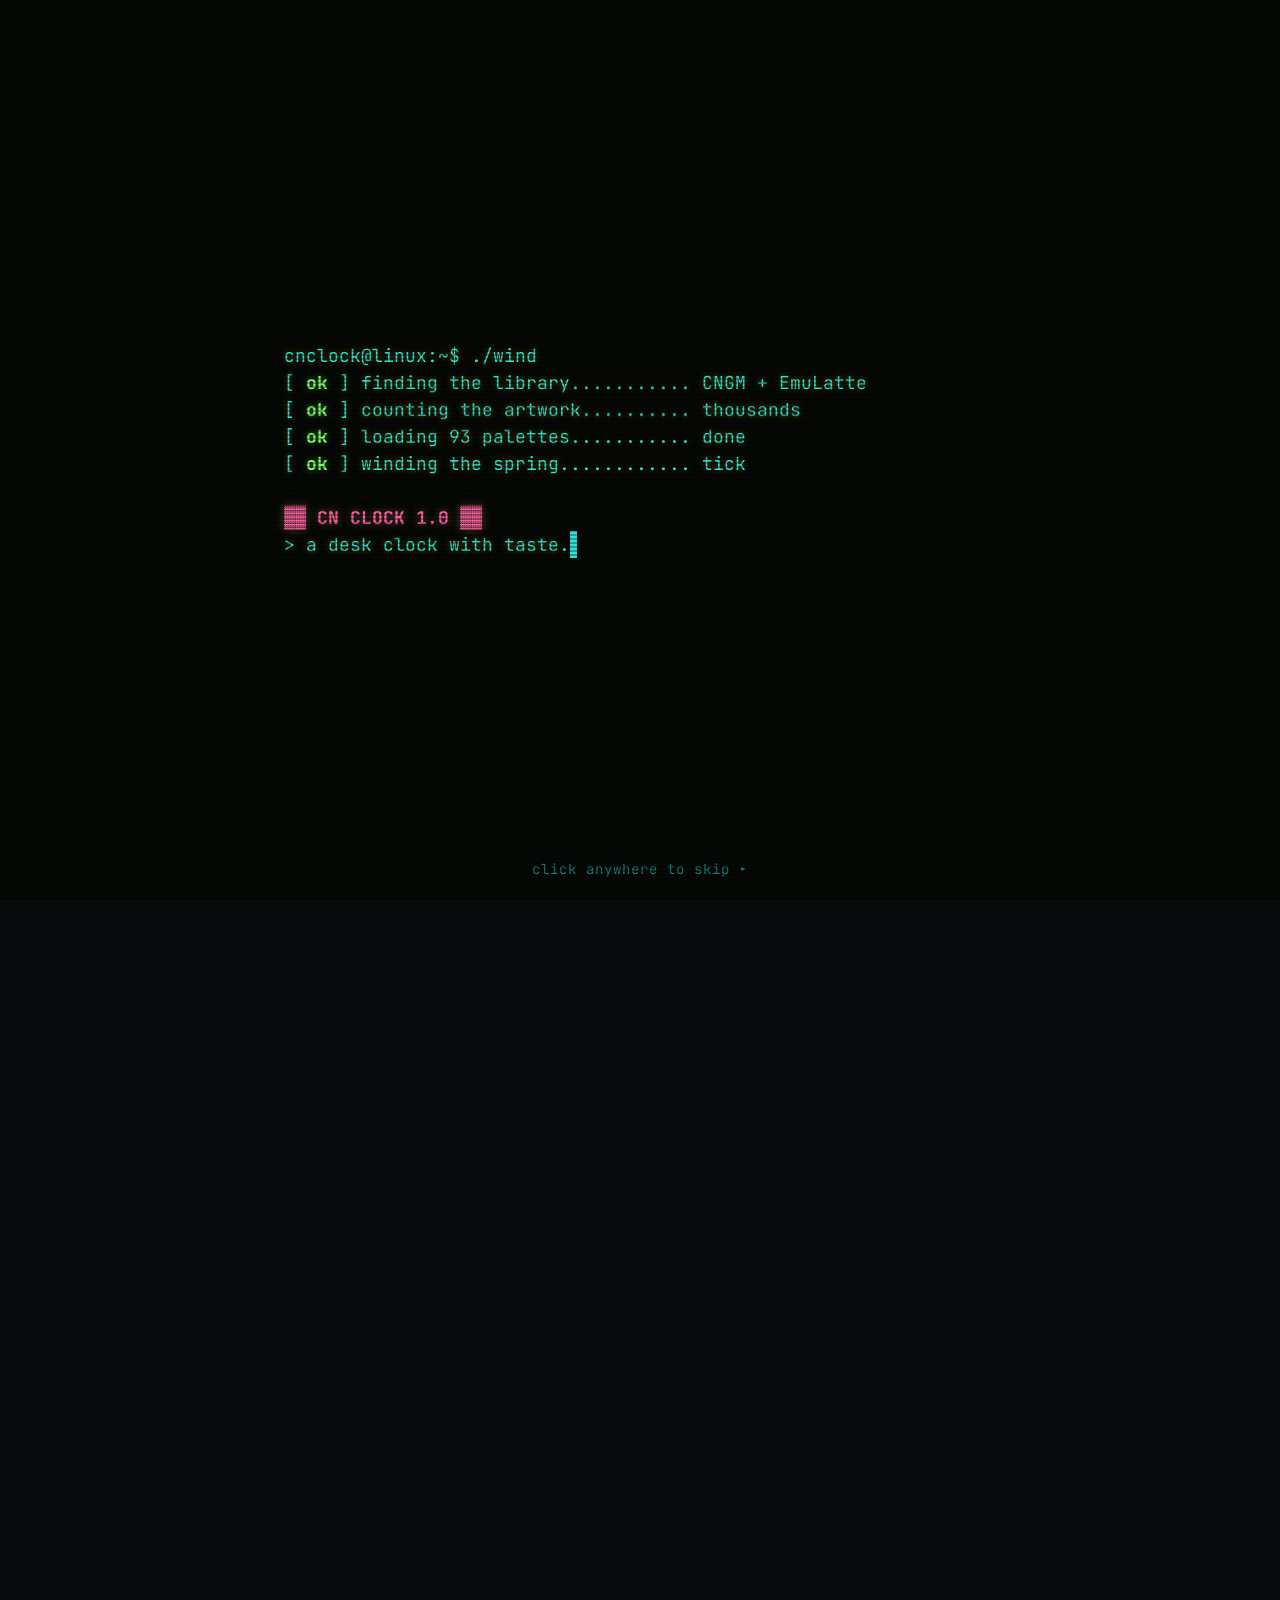
==== clock.html @ a8016331 "A favicon, and the 404 that a file at the root would not have fixed The browser's automatic request " ====
<!DOCTYPE html>
<html lang="en">
<head>
  <meta charset="UTF-8">
  <meta name="viewport" content="width=device-width, initial-scale=1.0">
  <title>CafeNeurotico Clock — a desk clock with taste</title>
  <meta name="description" content="CafeNeurotico Clock — a frameless desk clock for Linux that runs a slow slideshow of the game art your CNGM and EmuLatte libraries already store. Three faces, 93 palettes, click a game to open it. Local-only, no cloud.">
  <meta property="og:type" content="website">
  <meta property="og:site_name" content="Cafe Neurotico">
  <meta property="og:title" content="CafeNeurotico Clock — a desk clock with taste">
  <meta property="og:description" content="A frameless desk clock for Linux that wears your game library: Ken Burns slideshow, three faces, 93 palettes, click a game to open it. Local-only.">
  <meta property="og:image" content="https://fromchaoscomesclarity.github.io/CafeNeuroticoWebSite/assets/images/bg_01.jpg">
  <meta property="og:url" content="https://fromchaoscomesclarity.github.io/CafeNeuroticoWebSite/clock.html">
  <link rel="icon" href="assets/favicon.svg" type="image/svg+xml">
<link rel="alternate icon" href="assets/favicon-32.png" sizes="32x32">
<link rel="apple-touch-icon" href="assets/apple-touch-icon.png">
<link rel="preconnect" href="https://fonts.googleapis.com">
  <link rel="preconnect" href="https://fonts.gstatic.com" crossorigin>
  <link href="https://fonts.googleapis.com/css2?family=JetBrains+Mono:wght@400;500;700&display=swap" rel="stylesheet">
  <style>
    :root{
      --amber:#2fe0d6; --amber-dim:#177c77;
      --chalk:#dfe8e8; --chalk-dim:#7d9295;
      --board:#0e1113; --board2:#141819;
      --mono-stack:"JetBrains Mono",ui-monospace,"SF Mono",Menlo,Consolas,monospace; --crema:#ff5fa2; --kofi:#FF5E5B; --pix:#32BCAD;
    }
    *{box-sizing:border-box;margin:0;padding:0}
    html,body{height:100%}
    body{background:#08090a;color:var(--chalk);font-family:var(--mono-stack);overflow-x:hidden}
    a{color:inherit}

    /* ───────────── BOOT TERMINAL ───────────── */
    #boot{
      position:fixed;inset:0;z-index:100;background:#050805;
      display:flex;align-items:center;justify-content:center;
      font-family:var(--mono-stack);cursor:pointer;
      transition:opacity .7s ease, transform .7s ease;
    }
    #boot.done{opacity:0;transform:scale(1.04);pointer-events:none}
    #boot-inner{
      width:min(760px,92vw);color:var(--amber);
      font-size:clamp(13px,2.4vw,18px);line-height:1.5;
      text-shadow:0 0 6px rgba(255,176,0,.45);padding:24px;
      white-space:pre-wrap;
    }
    #boot-log .ok{color:#7CFC68;text-shadow:0 0 6px rgba(124,252,104,.45)}
    #boot-log .big{color:var(--crema);text-shadow:0 0 10px rgba(212,163,115,.5)}
    .cursor{display:inline-block;width:.6ch;background:var(--amber);
      animation:blink 1s steps(1) infinite;text-shadow:none}
    @keyframes blink{50%{opacity:0}}
    #boot-skip{position:absolute;bottom:22px;left:0;right:0;text-align:center;
      color:var(--amber-dim);font-size:14px;letter-spacing:1px;opacity:0;transition:opacity .5s}
    /* CRT scanlines + flicker */
    #boot::after{content:"";position:absolute;inset:0;pointer-events:none;
      background:repeating-linear-gradient(rgba(0,0,0,0) 0 2px, rgba(0,0,0,.28) 2px 4px);
      mix-blend-mode:multiply;animation:flick 5s infinite}
    @keyframes flick{0%,100%{opacity:1}48%{opacity:.92}50%{opacity:.97}}

    /* ───────────── CHALKBOARD ───────────── */
    #chalk{
      min-height:100%;opacity:0;transition:opacity .9s ease .15s;
      background:
        radial-gradient(120% 80% at 50% -10%, rgba(255,255,255,.05), transparent 60%),
        radial-gradient(80% 60% at 80% 110%, rgba(212,163,115,.06), transparent 60%),
        var(--board);
      position:relative;
    }
    #chalk.show{opacity:1}
    /* faint chalk-dust grain */
    #chalk::before{content:"";position:fixed;inset:0;pointer-events:none;opacity:.04;
      background-image:radial-gradient(circle at 20% 30%, #fff 0 1px, transparent 1px),
        radial-gradient(circle at 70% 60%, #fff 0 1px, transparent 1px),
        radial-gradient(circle at 40% 80%, #fff 0 1px, transparent 1px);
      background-size:140px 140px,200px 200px,170px 170px}
    .wrap{max-width:780px;margin:0 auto;padding:64px 24px 80px;text-align:center;position:relative;z-index:1}

    .kicker{font-family:var(--mono-stack);font-size:clamp(13px,5vw,20px);color:var(--chalk-dim);
      transform:rotate(-2deg);margin-bottom:6px}
    .wordmark{font-family:var(--mono-stack);font-weight:900;letter-spacing:.14em;
      font-size:clamp(15px,7vw,31px);line-height:1.05;text-transform:uppercase}
    .wordmark .dot{color:var(--crema)}
    .rule{width:min(380px,80%);height:0;border-top:2px dashed var(--chalk-dim);opacity:.5;margin:18px auto 8px}
    .sub{font-family:var(--mono-stack);font-size:clamp(13px,4vw,18px);color:var(--crema)}

    /* ── download ── */
    .download{margin:34px auto 6px}
    .btn-dl{display:inline-flex;align-items:center;gap:12px;font-family:var(--mono-stack);font-weight:900;
      letter-spacing:.08em;font-size:clamp(13px,2.4vw,18px);text-transform:uppercase;
      padding:16px 32px;border-radius:10px;border:2px solid var(--amber);color:#141414;
      background:var(--amber);text-decoration:none;transition:.18s;
      box-shadow:0 10px 30px rgba(255,176,0,.22)}
    .btn-dl:hover{transform:translateY(-2px);box-shadow:0 14px 36px rgba(255,176,0,.32)}
    .dl-meta{font-family:var(--mono-stack);font-size:19px;color:var(--amber-dim);margin-top:12px;letter-spacing:1px}
    .dl-meta b{color:var(--amber)}

    .menu{margin:42px auto 8px;max-width:520px;text-align:left}
    .item{display:flex;align-items:baseline;gap:14px;padding:13px 0;
      border-bottom:1px dashed rgba(244,239,230,.18)}
    .item .name{font-family:var(--mono-stack);font-weight:900;letter-spacing:.12em;font-size:15px;min-width:132px;text-transform:uppercase}
    .item .desc{font-family:var(--mono-stack);font-size:22px;color:var(--chalk-dim);line-height:1.1}
    .tagline{font-family:var(--mono-stack);font-size:clamp(13px,4.5vw,18px);color:var(--chalk);margin:36px 0 4px;transform:rotate(-1deg)}

    /* ── section headings ── */
    .sect{margin-top:56px;padding-top:32px;border-top:2px dashed rgba(244,239,230,.18)}
    .sect h4{font-family:var(--mono-stack);font-size:clamp(14px,5vw,18px);color:var(--crema);margin-bottom:4px}
    .sect .lead{color:var(--chalk-dim);font-size:14px;line-height:1.7;max-width:560px;margin:0 auto}

    /* ── feature board ── */
    .feats{margin:26px auto 0;max-width:600px;text-align:left}
    .feat{padding:15px 0;border-bottom:1px dashed rgba(244,239,230,.14)}
    .feat h5{font-family:var(--mono-stack);font-weight:900;letter-spacing:.09em;font-size:13.5px;
      text-transform:uppercase;color:var(--chalk);margin-bottom:5px}
    .feat p{font-family:var(--mono-stack);font-size:20px;line-height:1.35;color:var(--chalk-dim)}

    /* ── ecosystem cards ── */
    .eco{display:grid;grid-template-columns:repeat(auto-fit,minmax(240px,1fr));gap:16px;margin-top:26px;text-align:left}
    .eco-card{background:rgba(0,0,0,.22);border:1px solid rgba(244,239,230,.14);border-radius:12px;padding:20px}
    .eco-card .tag{display:inline-block;font-family:var(--mono-stack);font-size:15px;letter-spacing:1px;
      color:var(--amber);border:1px solid var(--amber-dim);border-radius:5px;padding:1px 9px;margin-bottom:10px}
    .eco-card h5{font-family:var(--mono-stack);font-weight:900;letter-spacing:.1em;font-size:15px;text-transform:uppercase;margin-bottom:4px}
    .eco-card .quip{font-family:var(--mono-stack);font-size:19px;color:var(--crema);margin-bottom:8px}
    .eco-card p{color:var(--chalk-dim);font-size:13.5px;line-height:1.65}
    .eco-card a{color:var(--crema);font-weight:700;text-decoration:none;font-size:13px;display:inline-block;margin-top:10px}
    .eco-card a:hover{text-decoration:underline}

    /* ── screenshot gallery ── */
    /* breaks out of the 780px column so the shots are readable */
    .shots{margin-top:24px;width:min(1120px,92vw);position:relative;left:50%;transform:translateX(-50%)}
    .shots-group{margin-top:22px}
    .shots-group > .glabel{font-family:var(--mono-stack);font-size:17px;letter-spacing:2px;
      color:var(--amber);text-transform:uppercase;text-align:left;margin-bottom:10px;
      border-bottom:1px dashed rgba(255,176,0,.25);padding-bottom:4px}
    .grid{display:grid;grid-template-columns:repeat(auto-fit,minmax(240px,1fr));gap:14px}
    /* a lone shot would otherwise stretch across the whole board */
    .grid.solo{max-width:540px}
    /* the wide faces (Ken Burns 900×560, Minimalist 400×160) get roomier tracks */
    .grid.wide{grid-template-columns:repeat(auto-fit,minmax(420px,1fr))}
    @media(max-width:480px){.grid.wide{grid-template-columns:1fr}}
    .shot{margin:0;cursor:zoom-in;text-align:left}
    .shot img{width:100%;height:auto;display:block;border-radius:9px;border:1px solid rgba(244,239,230,.16);
      background:var(--board2);box-shadow:0 8px 20px rgba(0,0,0,.42);transition:.2s}
    .shot:hover img{transform:translateY(-3px);border-color:var(--crema);
      box-shadow:0 14px 28px rgba(0,0,0,.55)}
    .shot figcaption{font-family:var(--mono-stack);font-size:18px;color:var(--chalk-dim);
      line-height:1.2;margin-top:7px}

    /* lightbox */
    #lb{position:fixed;inset:0;z-index:300;background:rgba(5,6,5,.985);
      display:flex;align-items:center;justify-content:center;flex-direction:column;padding:24px}
    #lb.hidden{display:none}
    #lb img{max-width:min(1500px,94vw);max-height:82vh;border-radius:10px;
      border:1px solid rgba(244,239,230,.2);box-shadow:0 20px 60px rgba(0,0,0,.7)}
    #lb-cap{font-family:var(--mono-stack);font-size:22px;color:var(--crema);margin-top:14px;text-align:center}
    #lb-count{font-family:var(--mono-stack);font-size:16px;color:var(--amber-dim);letter-spacing:2px;margin-top:2px}
    .lb-btn{position:absolute;background:rgba(0,0,0,.5);border:1px solid rgba(244,239,230,.25);
      color:var(--chalk);font-size:26px;line-height:1;width:46px;height:46px;border-radius:50%;
      cursor:pointer;transition:.18s;display:flex;align-items:center;justify-content:center}
    .lb-btn:hover{background:var(--crema);color:#141414;border-color:var(--crema)}
    #lb-prev{left:18px;top:50%;transform:translateY(-50%)}
    #lb-next{right:18px;top:50%;transform:translateY(-50%)}
    #lb-close{top:18px;right:18px;font-size:20px}

    /* support */
    .support{margin-top:56px;padding-top:32px;border-top:2px dashed rgba(244,239,230,.18)}
    .support h4{font-family:var(--mono-stack);font-size:30px;color:var(--crema);margin-bottom:6px}
    .support p{color:var(--chalk-dim);font-size:14px;line-height:1.7;max-width:520px;margin:0 auto 4px}
    .btns{display:flex;gap:14px;justify-content:center;flex-wrap:wrap;margin:22px 0 6px}
    .btn{font-family:var(--mono-stack);font-weight:700;font-size:14px;letter-spacing:.04em;
      padding:11px 20px;border-radius:8px;border:1.5px solid;background:transparent;cursor:pointer;
      text-decoration:none;transition:.18s;display:inline-flex;align-items:center;gap:9px}
    .btn:hover{transform:translateY(-2px)}
    .btn.kofi{border-color:var(--kofi);color:var(--kofi)}
    .btn.kofi:hover{background:rgba(255,94,91,.12)}
    .btn.pix{border-color:var(--pix);color:var(--pix)}
    .btn.pix:hover{background:rgba(50,188,173,.12)}
    .btn.gh{border-color:var(--chalk-dim);color:var(--chalk)}
    .btn.gh:hover{background:rgba(244,239,230,.08)}
    .banner{display:block;max-width:340px;width:80%;margin:8px auto 0;border-radius:10px;
      opacity:.92;transition:.2s;box-shadow:0 12px 28px rgba(0,0,0,.5)}
    .banner:hover{opacity:1;transform:scale(1.02)}
    .foot{margin-top:46px;color:var(--chalk-dim);font-size:13px;line-height:1.9}
    .foot a{color:var(--crema)}

    /* PIX modal */
    .modal{position:fixed;inset:0;z-index:200;background:rgba(0,0,0,.8);
      display:flex;align-items:center;justify-content:center;padding:20px}
    .modal.hidden{display:none}
    .modal-card{background:var(--board2);border:1px solid var(--pix);border-radius:14px;
      padding:28px;max-width:340px;text-align:center;position:relative}
    .modal-card h3{color:var(--pix);font-weight:900;letter-spacing:1px;font-family:var(--mono-stack)}
    .modal-card .x{position:absolute;top:12px;right:14px;background:none;border:none;color:var(--chalk-dim);font-size:20px;cursor:pointer}
    .modal-card img{width:230px;height:230px;border-radius:8px;margin:18px 0;border:2px solid var(--pix)}
    .pixkey{font-size:13px;color:var(--chalk-dim);word-break:break-all;user-select:all;margin-bottom:16px}
    #pix-msg{color:var(--pix);font-size:12px;font-weight:700;margin-top:10px;opacity:0;transition:opacity .3s}
    @media(max-width:520px){.item{flex-direction:column;gap:2px}.item .name{min-width:0}}
  </style>
</head>
<body>

  <!-- ░░░░░ FAUX BOOT TERMINAL ░░░░░ -->
  <div id="boot" title="click to skip">
    <div id="boot-inner"><span id="boot-log"></span><span class="cursor">&nbsp;</span></div>
    <div id="boot-skip">click anywhere to skip ▸</div>
  </div>

  <!-- ░░░░░ CHALKBOARD LANDING ░░░░░ -->
  <main id="chalk">
    <div class="wrap">
      <div class="kicker">on the desktop</div>
      <div class="wordmark">CN Clock<span class="dot">.</span></div>
      <div class="rule"></div>
      <div class="sub">the time, over your library</div>

      <div class="download">
        <a class="btn-dl" href="https://github.com/FromChaosComesClarity/CafeNeuroticoClock/releases/latest" target="_blank" rel="noopener">⬇ Download for Linux</a>
        <div class="dl-meta">version <b>1.0</b> · single AppImage · GPL-3.0</div>
      </div>

      <div class="menu">
        <div class="item"><span class="name">Minimalist</span><span class="desc">a small floating widget, out of the way</span></div>
        <div class="item"><span class="name">CREMA Splash</span><span class="desc">a frosted circle over blurred art</span></div>
        <div class="item"><span class="name">Ken Burns</span><span class="desc">your game art, panning behind the time</span></div>
      </div>

      <div class="tagline">“a desk clock with <u>taste</u>”</div>

      <!-- ░░ what's in the cup ░░ -->
      <div class="sect">
        <h4>what's in the cup</h4>
        <p class="lead">A clock that wears your game library. It reads the art the rest of the ecosystem already keeps on disk, runs it as a slow slideshow behind the time, and gets out of the way.</p>
        <div class="feats">
          <div class="feat">
            <h5>Three faces</h5>
            <p>Minimalist, a small dashed widget tinted by your palette. CREMA Splash, a frosted-glass circle framing the clock over blurred art. Ken Burns, game art filling the window with slow pan-and-zoom. Each freely resizable — the clock scales with it.</p>
          </div>
          <div class="feat">
            <h5>A slideshow built from art you already have</h5>
            <p>It scans the folders your <b>CNGM</b> and <b>EmuLatte</b> libraries already fill — heroes, covers, screenshots, or your own wallpapers. Nothing to import, nothing to configure. No library? It just shows the time.</p>
          </div>
          <div class="feat">
            <h5>Click a game to open it</h5>
            <p>The name under the art is a link. Click it and <b>Cafe Neurotico</b> or <b>EmuLatte</b> opens straight to that game's page — whichever one the artwork came from. If the app is already running, the click goes to the open window.</p>
          </div>
          <div class="feat">
            <h5>93 palettes, one picker</h5>
            <p>Full parity with Cafe Neurotico — ten families, from Linux-ricing classics to twenty retro operating systems that each bring their own era typeface. A card grid that previews every palette in its own colours, applied live.</p>
          </div>
          <div class="feat">
            <h5>Wear any font</h5>
            <p>Seven interface faces, each previewed in itself, restyling the whole clock. All bundled with the app — nothing is fetched when it launches.</p>
          </div>
          <div class="feat">
            <h5>Run as many as you like</h5>
            <p>Launch it again and again — every clock independent while it runs. A minimal one in a corner, a Ken Burns slideshow on the second monitor, a big CREMA splash on the third.</p>
          </div>
          <div class="feat">
            <h5>Frameless, always on top, out of the way</h5>
            <p>A borderless window that floats above the rest. Drag it anywhere, size it to taste, and add it to your application menu with one button.</p>
          </div>
          <div class="feat">
            <h5>Local-only. Yours.</h5>
            <p>It reads your libraries' art and databases on disk, read-only, and writes exactly one small settings file. No account, no telemetry, no network. Fonts bundled; nothing phones home.</p>
          </div>
        </div>
      </div>

      <!-- ░░ screenshots ░░ -->
      <div class="sect">
        <h4>a look inside</h4>
        <p class="lead">Click any shot to open it full size.</p>
        <div class="shots">

          <div class="shots-group">
            <div class="glabel">▸ The three faces</div>
            <div class="grid">
              <figure class="shot" data-full="assets/screens/clock-kenburns.webp">
                <img src="assets/screens/clock-kenburns-thumb.webp" loading="lazy" width="640" height="398" alt="Ken Burns mode: Cyberpunk 2077 key art filling the window, the time in large white numerals over it, and the game's name in a label at the bottom-left">
                <figcaption>your library, panning behind the time</figcaption>
              </figure>
              <figure class="shot" data-full="assets/screens/clock-crema.webp">
                <img src="assets/screens/clock-crema-thumb.webp" loading="lazy" width="640" height="640" alt="CREMA Splash mode: a large frosted-glass circle over blurred Disco Elysium art, framing the time, date and day">
                <figcaption>a frosted circle over blurred art</figcaption>
              </figure>
              <figure class="shot" data-full="assets/screens/clock-minimalist.webp">
                <img src="assets/screens/clock-minimalist-thumb.webp" loading="lazy" width="640" height="256" alt="Minimalist mode: a small dashed-border widget showing the time and date, floating semi-transparent over the desktop">
                <figcaption>a small widget that floats on the desktop</figcaption>
              </figure>
            </div>
          </div>

          <div class="shots-group">
            <div class="glabel">▸ Make it yours</div>
            <div class="grid">
              <figure class="shot" data-full="assets/screens/clock-themes.webp">
                <img src="assets/screens/clock-themes-thumb.webp" loading="lazy" width="640" height="823" alt="The colour-theme picker: a card grid of 93 palettes, each previewed in its own colours, with category filter chips across the top">
                <figcaption>ninety-three palettes, in their own colours</figcaption>
              </figure>
              <figure class="shot" data-full="assets/screens/clock-fonts.webp">
                <img src="assets/screens/clock-fonts-thumb.webp" loading="lazy" width="640" height="823" alt="The interface-font picker: a list of seven fonts, each rendered in its own typeface">
                <figcaption>seven fonts, each shown in itself</figcaption>
              </figure>
              <figure class="shot" data-full="assets/screens/clock-settings.webp">
                <img src="assets/screens/clock-settings-thumb.webp" loading="lazy" width="640" height="869" alt="The settings panel: visual theme, art slideshow, image source, colour theme and interface font, above an About section showing version 1.0.1">
                <figcaption>everything on one short panel</figcaption>
              </figure>
            </div>
          </div>

        </div>
      </div>

      <!-- ░░ the rest of the ecosystem ░░ -->
      <div class="sect">
        <h4>also on the menu</h4>
        <p class="lead">The clock is complete on its own — but it's happiest sitting next to the libraries it draws from.</p>
        <div class="eco">
          <div class="eco-card">
            <span class="tag">OPTIONAL</span>
            <h5>Cafe Neurotico</h5>
            <div class="quip">“more caffeine is more good”</div>
            <p>The game library suite the clock pulls most of its art from — Steam, GOG, Epic, Flatpak, itch.io and PICO-8 — in one Electron binary with three faces: the Manager, GRINDER and CREMA. Keep it beside the clock and the art appears on its own; click a game name and it opens here.</p>
            <a href="index.html">Get Cafe Neurotico ▸</a>
          </div>
          <div class="eco-card">
            <span class="tag">OPTIONAL</span>
            <h5>EmuLatte</h5>
            <div class="quip">“I use RetroArch BTW”</div>
            <p>The emulation side — a ROM library manager across 56 systems, with a gamepad-first Couch Mode for the TV. Its art feeds the same slideshow, and a click on a ROM's name opens EmuLatte straight to that game.</p>
            <a href="emulatte.html">Get EmuLatte ▸</a>
          </div>
        </div>
      </div>

      <!-- support -->
      <div class="support" id="support">
        <h4>tip the barista</h4>
        <p>If the clock earned a spot on your desk, consider chipping in — it keeps the pot warm.</p>
        <p style="color:var(--chalk)"><b>If you do, <a href="mailto:joserobertoazevedo@hey.com" style="color:var(--crema)">let me know</a> so I can thank you personally! :)</b></p>
        <div class="btns">
          <a href="https://ko-fi.com/cafeneurotico" target="_blank" rel="noopener" class="btn kofi">☕ Ko-fi (Intl)</a>
          <button class="btn pix" onclick="openPix()">🇧🇷 PIX — QR Code</button>
          <a href="https://github.com/FromChaosComesClarity/CafeNeuroticoClock" target="_blank" rel="noopener" class="btn gh">★ GitHub</a>
        </div>
        <a href="https://ko-fi.com/cafeneurotico" target="_blank" rel="noopener">
          </a>
      </div>

      <div class="foot">
        Built by J.R.A. · Contact: <a href="mailto:joserobertoazevedo@hey.com">joserobertoazevedo@hey.com</a><br>
        <a href="index.html">Cafe Neurotico</a> · <a href="emulatte.html">EmuLatte</a> · <a href="support.html">support page</a> · <a href="https://github.com/FromChaosComesClarity/CafeNeuroticoClock" target="_blank" rel="noopener">source on GitHub</a> · GPL-3.0-or-later
      </div>
    </div>
  </main>

  <!-- screenshot lightbox -->
  <div id="lb" class="hidden" role="dialog" aria-modal="true" aria-label="Screenshot viewer">
    <button class="lb-btn" id="lb-close" aria-label="Close">✕</button>
    <button class="lb-btn" id="lb-prev" aria-label="Previous">‹</button>
    <button class="lb-btn" id="lb-next" aria-label="Next">›</button>
    <img id="lb-img" src="" alt="">
    <div id="lb-cap"></div>
    <div id="lb-count"></div>
  </div>

  <!-- PIX modal -->
  <div id="pix-modal" class="modal hidden">
    <div class="modal-card">
      <button class="x" onclick="closePix()">✕</button>
      <h3>DONATE VIA PIX</h3>
      <img src="assets/images/pixqrcode.jpg" alt="PIX QR Code">
      <div class="pixkey">b734a9e2-e479-42f9-abd6-c88d1b8b880e</div>
      <button class="btn pix" style="width:100%;justify-content:center" onclick="copyPix()">COPY PIX KEY</button>
      <div id="pix-msg">Copied to clipboard!</div>
    </div>
  </div>

  <script>
    // ── Boot sequence ──
    const log = document.getElementById('boot-log');
    const boot = document.getElementById('boot');
    const chalk = document.getElementById('chalk');
    const skip = document.getElementById('boot-skip');
    const PROMPT = 'cnclock@linux';
    // [innerHTML, delayAfter(ms)]
    const LINES = [
      [PROMPT + ':~$ ./wind', 380],
      ['[ <b class="ok">ok</b> ] finding the library........... CNGM + EmuLatte', 260],
      ['[ <b class="ok">ok</b> ] counting the artwork.......... thousands',      260],
      ['[ <b class="ok">ok</b> ] loading 93 palettes........... done',           260],
      ['[ <b class="ok">ok</b> ] winding the spring............ tick',           420],
      ['', 120],
      ['<b class="big">▓▓ CN CLOCK 1.0 ▓▓</b>', 160],
      ['&gt; a desk clock with taste.', 700],
    ];
    let done = false;
    function enter(){
      if(done) return; done = true;
      // Own key, so this intro and the other pages' don't suppress each other.
      try{ sessionStorage.setItem('clk_booted','1'); }catch(e){}
      boot.classList.add('done');
      chalk.classList.add('show');
      setTimeout(()=>{ boot.style.display='none'; }, 800);
    }
    boot.addEventListener('click', enter);
    document.addEventListener('keydown', ()=>{ if(!done) enter(); });

    function typeLine(i){
      if(i >= LINES.length){ skip.style.opacity=0; setTimeout(()=>{ if(!done) enter(); }, 900); return; }
      log.innerHTML += (i ? '\n' : '') + LINES[i][0];
      setTimeout(()=>typeLine(i+1), LINES[i][1]);
    }

    // Returning visitors this session skip straight to the board.
    let alreadyBooted = false;
    try{ alreadyBooted = sessionStorage.getItem('clk_booted') === '1'; }catch(e){}
    if(alreadyBooted){ done=true; boot.style.display='none'; chalk.classList.add('show'); }
    else { setTimeout(()=>skip.style.opacity=1, 1200); typeLine(0); }

    // ── Screenshot lightbox ──
    const shots = Array.from(document.querySelectorAll('.shot'));
    const lb = document.getElementById('lb');
    const lbImg = document.getElementById('lb-img');
    const lbCap = document.getElementById('lb-cap');
    const lbCount = document.getElementById('lb-count');
    let lbIndex = 0;

    function showShot(i){
      lbIndex = (i + shots.length) % shots.length;
      const fig = shots[lbIndex];
      lbImg.src = fig.dataset.full;
      lbImg.alt = fig.querySelector('img').alt;
      lbCap.textContent = fig.querySelector('figcaption').textContent;
      lbCount.textContent = (lbIndex + 1) + ' / ' + shots.length;
    }
    function openLb(i){ showShot(i); lb.classList.remove('hidden'); }
    function closeLb(){ lb.classList.add('hidden'); lbImg.src = ''; }

    shots.forEach((fig, i) => fig.addEventListener('click', () => openLb(i)));
    document.getElementById('lb-close').addEventListener('click', closeLb);
    document.getElementById('lb-prev').addEventListener('click', e => { e.stopPropagation(); showShot(lbIndex - 1); });
    document.getElementById('lb-next').addEventListener('click', e => { e.stopPropagation(); showShot(lbIndex + 1); });
    lb.addEventListener('click', e => { if(e.target === lb || e.target === lbImg) closeLb(); });
    document.addEventListener('keydown', e => {
      if(lb.classList.contains('hidden')) return;
      if(e.key === 'Escape') closeLb();
      if(e.key === 'ArrowLeft') showShot(lbIndex - 1);
      if(e.key === 'ArrowRight') showShot(lbIndex + 1);
    });

    // ── PIX modal ──
    function openPix(){ document.getElementById('pix-modal').classList.remove('hidden'); }
    function closePix(){ document.getElementById('pix-modal').classList.add('hidden'); }
    function copyPix(){
      navigator.clipboard.writeText('b734a9e2-e479-42f9-abd6-c88d1b8b880e').then(()=>{
        const m=document.getElementById('pix-msg'); m.style.opacity=1; setTimeout(()=>m.style.opacity=0,2000);
      });
    }
    document.getElementById('pix-modal').addEventListener('click', e=>{ if(e.target.id==='pix-modal') closePix(); });
    document.addEventListener('keydown', e=>{ if(e.key==='Escape') closePix(); });
  </script>
</body>
</html>
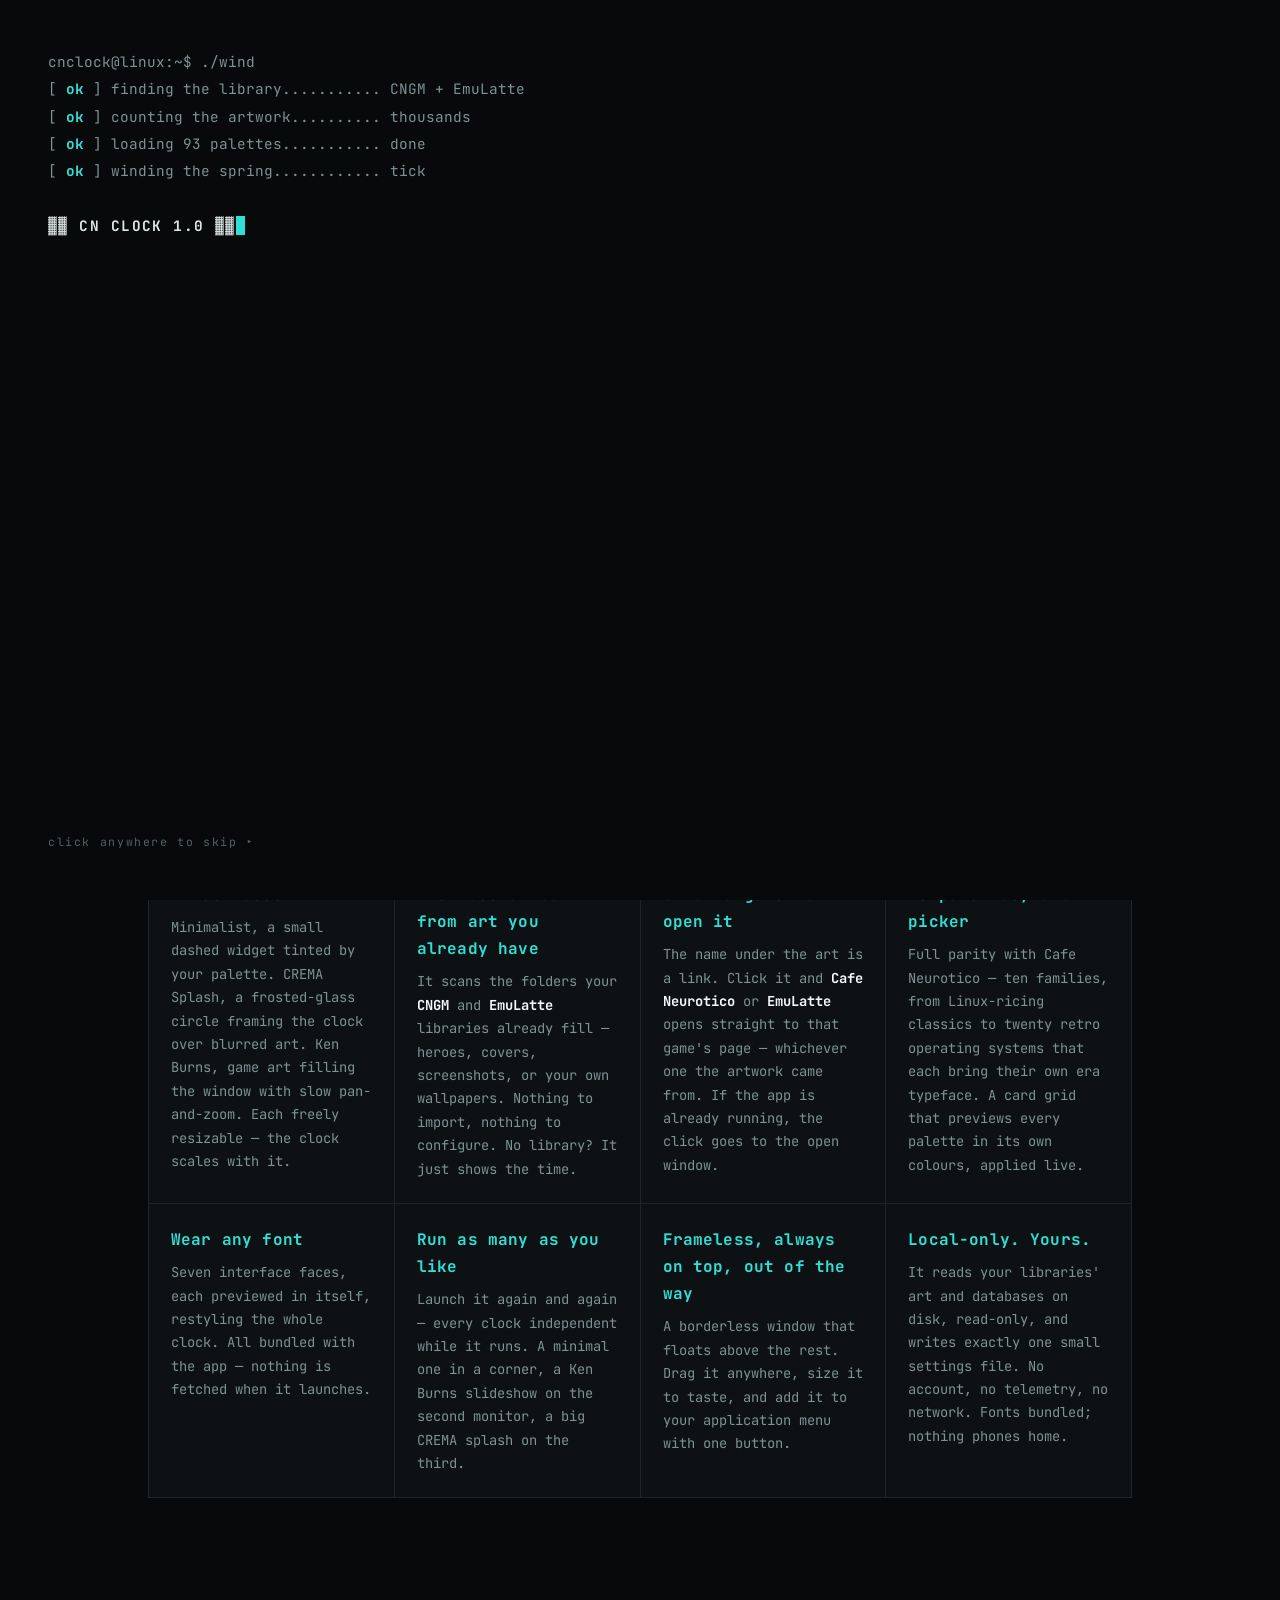
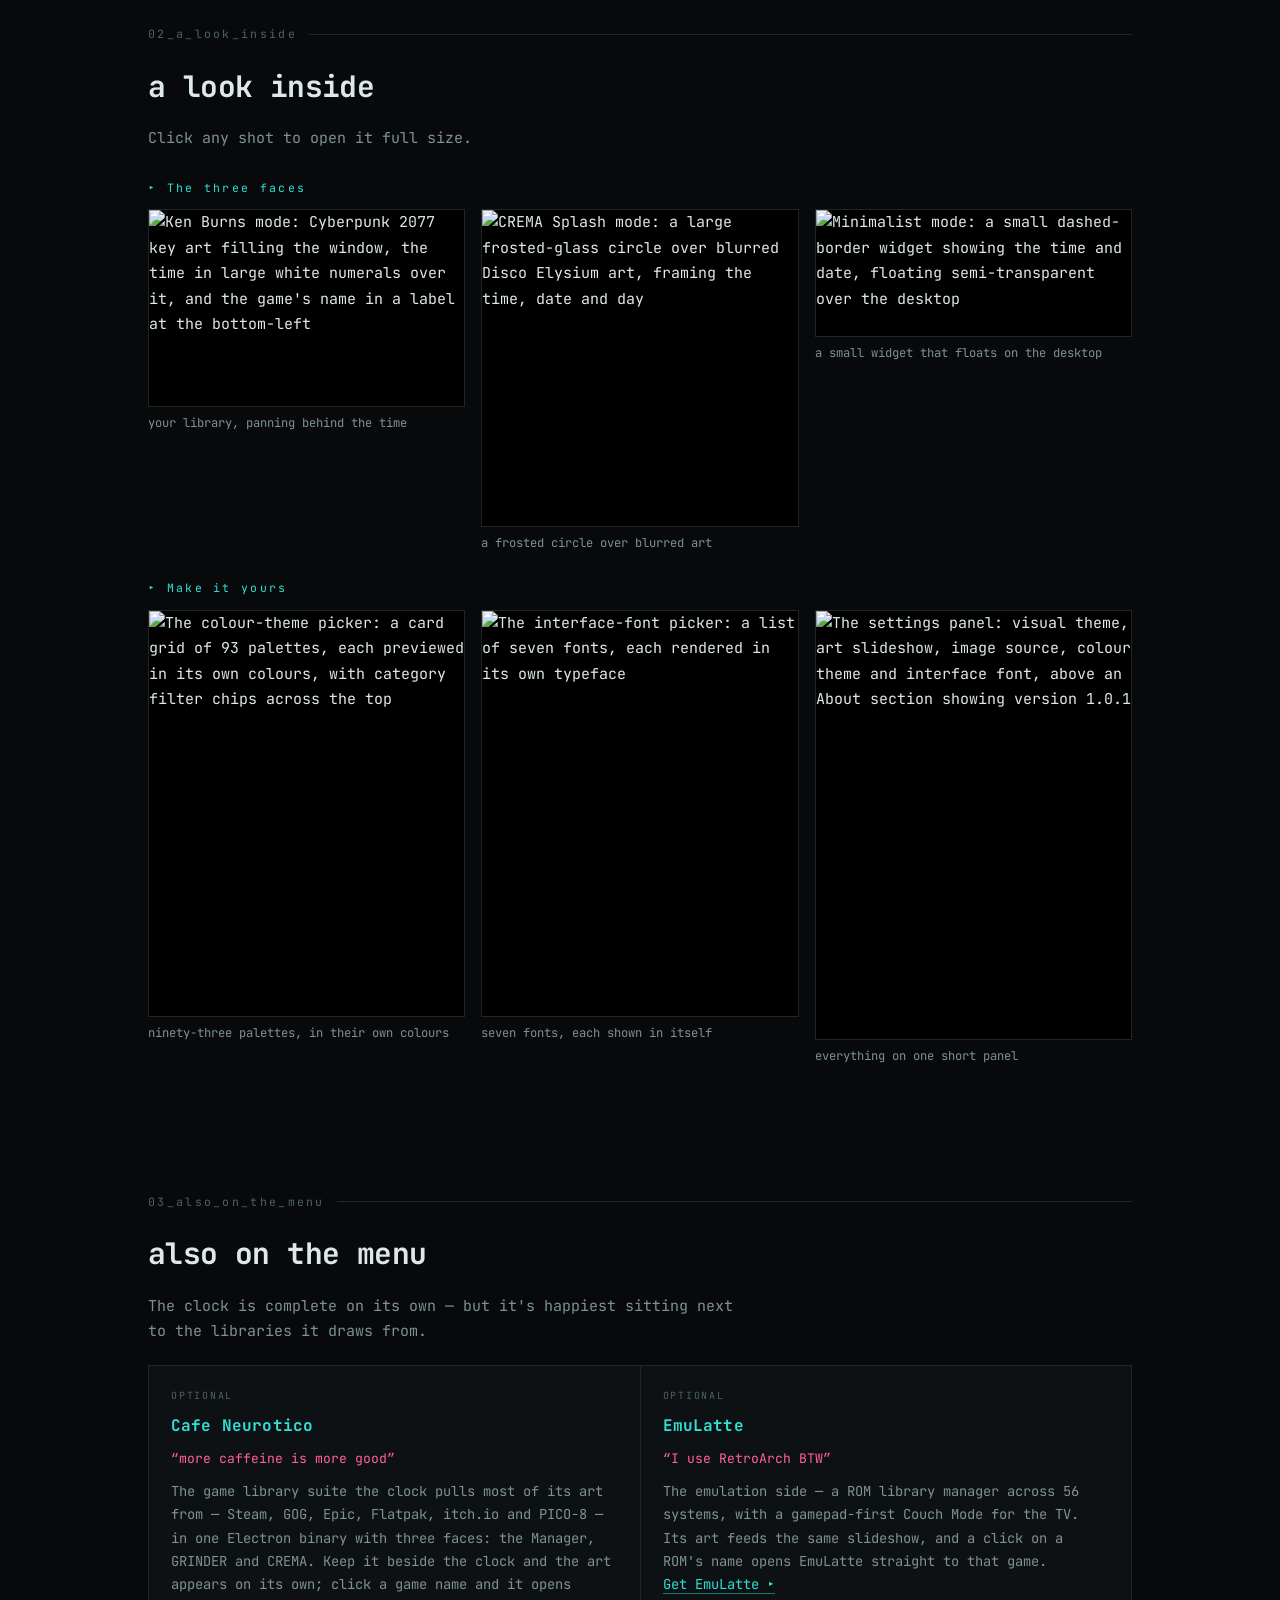
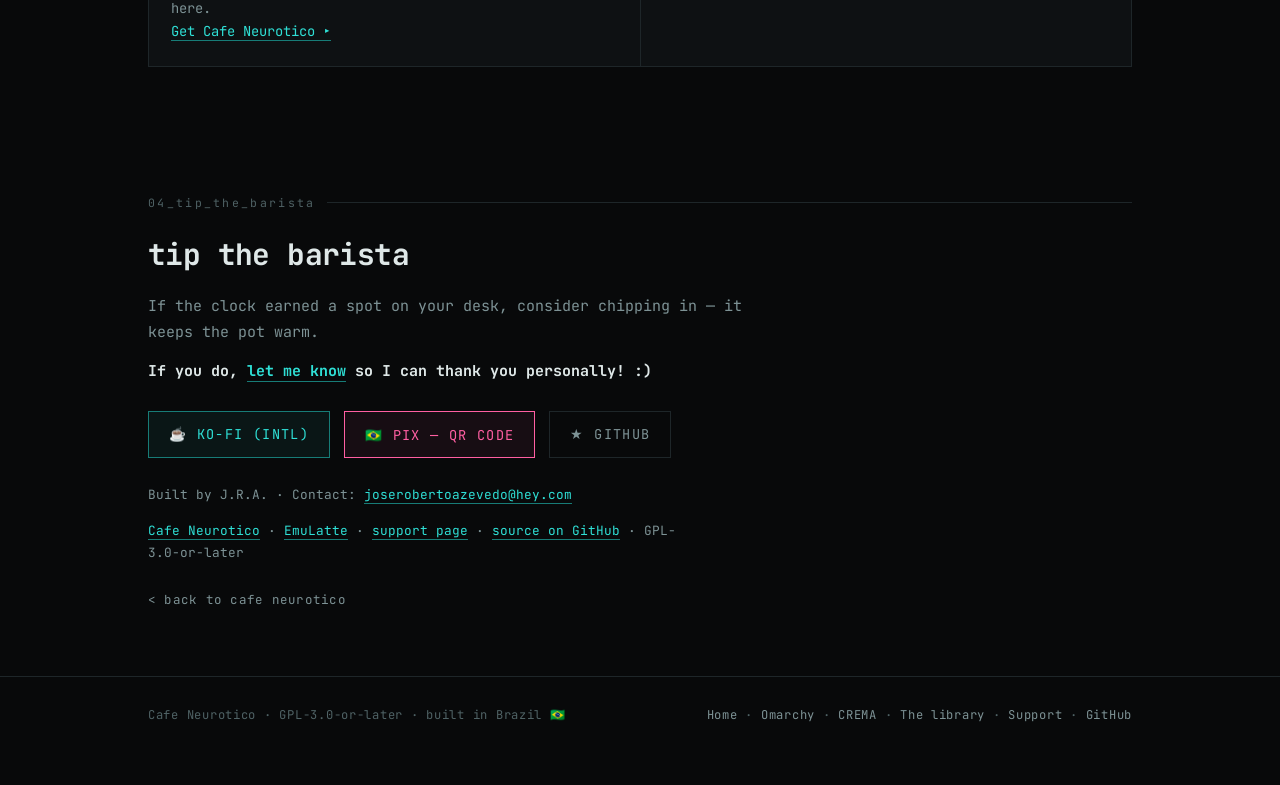
==== commit 0861da61: "The last six pages move onto the shared identity clock, emulatte, fixes, macos, ports and support we" ====
--- a/clock.html
+++ b/clock.html
@@ -1,462 +1,367 @@
 <!DOCTYPE html>
 <html lang="en">
 <head>
-  <meta charset="UTF-8">
-  <meta name="viewport" content="width=device-width, initial-scale=1.0">
-  <title>CafeNeurotico Clock — a desk clock with taste</title>
-  <meta name="description" content="CafeNeurotico Clock — a frameless desk clock for Linux that runs a slow slideshow of the game art your CNGM and EmuLatte libraries already store. Three faces, 93 palettes, click a game to open it. Local-only, no cloud.">
-  <meta property="og:type" content="website">
-  <meta property="og:site_name" content="Cafe Neurotico">
-  <meta property="og:title" content="CafeNeurotico Clock — a desk clock with taste">
-  <meta property="og:description" content="A frameless desk clock for Linux that wears your game library: Ken Burns slideshow, three faces, 93 palettes, click a game to open it. Local-only.">
-  <meta property="og:image" content="https://fromchaoscomesclarity.github.io/CafeNeuroticoWebSite/assets/images/bg_01.jpg">
-  <meta property="og:url" content="https://fromchaoscomesclarity.github.io/CafeNeuroticoWebSite/clock.html">
-  <link rel="icon" href="assets/favicon.svg" type="image/svg+xml">
+<meta charset="UTF-8">
+<meta name="viewport" content="width=device-width, initial-scale=1.0">
+<title>CafeNeurotico Clock — a desk clock with taste</title>
+<meta name="description" content="CafeNeurotico Clock — a frameless desk clock for Linux that runs a slow slideshow of the game art your CNGM and EmuLatte libraries already store. Three faces, 93 palettes, click a game to open it. Local-only, no cloud.">
+<meta property="og:type" content="website">
+<meta property="og:site_name" content="Cafe Neurotico">
+<meta property="og:title" content="CafeNeurotico Clock — a desk clock with taste">
+<meta property="og:description" content="A frameless desk clock for Linux that wears your game library: Ken Burns slideshow, three faces, 93 palettes, click a game to open it. Local-only.">
+<meta property="og:image" content="https://fromchaoscomesclarity.github.io/CafeNeuroticoWebSite/assets/images/bg_01.jpg">
+<meta property="og:url" content="https://fromchaoscomesclarity.github.io/CafeNeuroticoWebSite/clock.html">
+<link rel="icon" href="assets/favicon.svg" type="image/svg+xml">
 <link rel="alternate icon" href="assets/favicon-32.png" sizes="32x32">
 <link rel="apple-touch-icon" href="assets/apple-touch-icon.png">
 <link rel="preconnect" href="https://fonts.googleapis.com">
-  <link rel="preconnect" href="https://fonts.gstatic.com" crossorigin>
-  <link href="https://fonts.googleapis.com/css2?family=JetBrains+Mono:wght@400;500;700&display=swap" rel="stylesheet">
-  <style>
-    :root{
-      --amber:#2fe0d6; --amber-dim:#177c77;
-      --chalk:#dfe8e8; --chalk-dim:#7d9295;
-      --board:#0e1113; --board2:#141819;
-      --mono-stack:"JetBrains Mono",ui-monospace,"SF Mono",Menlo,Consolas,monospace; --crema:#ff5fa2; --kofi:#FF5E5B; --pix:#32BCAD;
-    }
-    *{box-sizing:border-box;margin:0;padding:0}
-    html,body{height:100%}
-    body{background:#08090a;color:var(--chalk);font-family:var(--mono-stack);overflow-x:hidden}
-    a{color:inherit}
-
-    /* ───────────── BOOT TERMINAL ───────────── */
-    #boot{
-      position:fixed;inset:0;z-index:100;background:#050805;
-      display:flex;align-items:center;justify-content:center;
-      font-family:var(--mono-stack);cursor:pointer;
-      transition:opacity .7s ease, transform .7s ease;
-    }
-    #boot.done{opacity:0;transform:scale(1.04);pointer-events:none}
-    #boot-inner{
-      width:min(760px,92vw);color:var(--amber);
-      font-size:clamp(13px,2.4vw,18px);line-height:1.5;
-      text-shadow:0 0 6px rgba(255,176,0,.45);padding:24px;
-      white-space:pre-wrap;
-    }
-    #boot-log .ok{color:#7CFC68;text-shadow:0 0 6px rgba(124,252,104,.45)}
-    #boot-log .big{color:var(--crema);text-shadow:0 0 10px rgba(212,163,115,.5)}
-    .cursor{display:inline-block;width:.6ch;background:var(--amber);
-      animation:blink 1s steps(1) infinite;text-shadow:none}
-    @keyframes blink{50%{opacity:0}}
-    #boot-skip{position:absolute;bottom:22px;left:0;right:0;text-align:center;
-      color:var(--amber-dim);font-size:14px;letter-spacing:1px;opacity:0;transition:opacity .5s}
-    /* CRT scanlines + flicker */
-    #boot::after{content:"";position:absolute;inset:0;pointer-events:none;
-      background:repeating-linear-gradient(rgba(0,0,0,0) 0 2px, rgba(0,0,0,.28) 2px 4px);
-      mix-blend-mode:multiply;animation:flick 5s infinite}
-    @keyframes flick{0%,100%{opacity:1}48%{opacity:.92}50%{opacity:.97}}
-
-    /* ───────────── CHALKBOARD ───────────── */
-    #chalk{
-      min-height:100%;opacity:0;transition:opacity .9s ease .15s;
-      background:
-        radial-gradient(120% 80% at 50% -10%, rgba(255,255,255,.05), transparent 60%),
-        radial-gradient(80% 60% at 80% 110%, rgba(212,163,115,.06), transparent 60%),
-        var(--board);
-      position:relative;
-    }
-    #chalk.show{opacity:1}
-    /* faint chalk-dust grain */
-    #chalk::before{content:"";position:fixed;inset:0;pointer-events:none;opacity:.04;
-      background-image:radial-gradient(circle at 20% 30%, #fff 0 1px, transparent 1px),
-        radial-gradient(circle at 70% 60%, #fff 0 1px, transparent 1px),
-        radial-gradient(circle at 40% 80%, #fff 0 1px, transparent 1px);
-      background-size:140px 140px,200px 200px,170px 170px}
-    .wrap{max-width:780px;margin:0 auto;padding:64px 24px 80px;text-align:center;position:relative;z-index:1}
-
-    .kicker{font-family:var(--mono-stack);font-size:clamp(13px,5vw,20px);color:var(--chalk-dim);
-      transform:rotate(-2deg);margin-bottom:6px}
-    .wordmark{font-family:var(--mono-stack);font-weight:900;letter-spacing:.14em;
-      font-size:clamp(15px,7vw,31px);line-height:1.05;text-transform:uppercase}
-    .wordmark .dot{color:var(--crema)}
-    .rule{width:min(380px,80%);height:0;border-top:2px dashed var(--chalk-dim);opacity:.5;margin:18px auto 8px}
-    .sub{font-family:var(--mono-stack);font-size:clamp(13px,4vw,18px);color:var(--crema)}
-
-    /* ── download ── */
-    .download{margin:34px auto 6px}
-    .btn-dl{display:inline-flex;align-items:center;gap:12px;font-family:var(--mono-stack);font-weight:900;
-      letter-spacing:.08em;font-size:clamp(13px,2.4vw,18px);text-transform:uppercase;
-      padding:16px 32px;border-radius:10px;border:2px solid var(--amber);color:#141414;
-      background:var(--amber);text-decoration:none;transition:.18s;
-      box-shadow:0 10px 30px rgba(255,176,0,.22)}
-    .btn-dl:hover{transform:translateY(-2px);box-shadow:0 14px 36px rgba(255,176,0,.32)}
-    .dl-meta{font-family:var(--mono-stack);font-size:19px;color:var(--amber-dim);margin-top:12px;letter-spacing:1px}
-    .dl-meta b{color:var(--amber)}
-
-    .menu{margin:42px auto 8px;max-width:520px;text-align:left}
-    .item{display:flex;align-items:baseline;gap:14px;padding:13px 0;
-      border-bottom:1px dashed rgba(244,239,230,.18)}
-    .item .name{font-family:var(--mono-stack);font-weight:900;letter-spacing:.12em;font-size:15px;min-width:132px;text-transform:uppercase}
-    .item .desc{font-family:var(--mono-stack);font-size:22px;color:var(--chalk-dim);line-height:1.1}
-    .tagline{font-family:var(--mono-stack);font-size:clamp(13px,4.5vw,18px);color:var(--chalk);margin:36px 0 4px;transform:rotate(-1deg)}
-
-    /* ── section headings ── */
-    .sect{margin-top:56px;padding-top:32px;border-top:2px dashed rgba(244,239,230,.18)}
-    .sect h4{font-family:var(--mono-stack);font-size:clamp(14px,5vw,18px);color:var(--crema);margin-bottom:4px}
-    .sect .lead{color:var(--chalk-dim);font-size:14px;line-height:1.7;max-width:560px;margin:0 auto}
-
-    /* ── feature board ── */
-    .feats{margin:26px auto 0;max-width:600px;text-align:left}
-    .feat{padding:15px 0;border-bottom:1px dashed rgba(244,239,230,.14)}
-    .feat h5{font-family:var(--mono-stack);font-weight:900;letter-spacing:.09em;font-size:13.5px;
-      text-transform:uppercase;color:var(--chalk);margin-bottom:5px}
-    .feat p{font-family:var(--mono-stack);font-size:20px;line-height:1.35;color:var(--chalk-dim)}
-
-    /* ── ecosystem cards ── */
-    .eco{display:grid;grid-template-columns:repeat(auto-fit,minmax(240px,1fr));gap:16px;margin-top:26px;text-align:left}
-    .eco-card{background:rgba(0,0,0,.22);border:1px solid rgba(244,239,230,.14);border-radius:12px;padding:20px}
-    .eco-card .tag{display:inline-block;font-family:var(--mono-stack);font-size:15px;letter-spacing:1px;
-      color:var(--amber);border:1px solid var(--amber-dim);border-radius:5px;padding:1px 9px;margin-bottom:10px}
-    .eco-card h5{font-family:var(--mono-stack);font-weight:900;letter-spacing:.1em;font-size:15px;text-transform:uppercase;margin-bottom:4px}
-    .eco-card .quip{font-family:var(--mono-stack);font-size:19px;color:var(--crema);margin-bottom:8px}
-    .eco-card p{color:var(--chalk-dim);font-size:13.5px;line-height:1.65}
-    .eco-card a{color:var(--crema);font-weight:700;text-decoration:none;font-size:13px;display:inline-block;margin-top:10px}
-    .eco-card a:hover{text-decoration:underline}
-
-    /* ── screenshot gallery ── */
-    /* breaks out of the 780px column so the shots are readable */
-    .shots{margin-top:24px;width:min(1120px,92vw);position:relative;left:50%;transform:translateX(-50%)}
-    .shots-group{margin-top:22px}
-    .shots-group > .glabel{font-family:var(--mono-stack);font-size:17px;letter-spacing:2px;
-      color:var(--amber);text-transform:uppercase;text-align:left;margin-bottom:10px;
-      border-bottom:1px dashed rgba(255,176,0,.25);padding-bottom:4px}
-    .grid{display:grid;grid-template-columns:repeat(auto-fit,minmax(240px,1fr));gap:14px}
-    /* a lone shot would otherwise stretch across the whole board */
-    .grid.solo{max-width:540px}
-    /* the wide faces (Ken Burns 900×560, Minimalist 400×160) get roomier tracks */
-    .grid.wide{grid-template-columns:repeat(auto-fit,minmax(420px,1fr))}
-    @media(max-width:480px){.grid.wide{grid-template-columns:1fr}}
-    .shot{margin:0;cursor:zoom-in;text-align:left}
-    .shot img{width:100%;height:auto;display:block;border-radius:9px;border:1px solid rgba(244,239,230,.16);
-      background:var(--board2);box-shadow:0 8px 20px rgba(0,0,0,.42);transition:.2s}
-    .shot:hover img{transform:translateY(-3px);border-color:var(--crema);
-      box-shadow:0 14px 28px rgba(0,0,0,.55)}
-    .shot figcaption{font-family:var(--mono-stack);font-size:18px;color:var(--chalk-dim);
-      line-height:1.2;margin-top:7px}
-
-    /* lightbox */
-    #lb{position:fixed;inset:0;z-index:300;background:rgba(5,6,5,.985);
-      display:flex;align-items:center;justify-content:center;flex-direction:column;padding:24px}
-    #lb.hidden{display:none}
-    #lb img{max-width:min(1500px,94vw);max-height:82vh;border-radius:10px;
-      border:1px solid rgba(244,239,230,.2);box-shadow:0 20px 60px rgba(0,0,0,.7)}
-    #lb-cap{font-family:var(--mono-stack);font-size:22px;color:var(--crema);margin-top:14px;text-align:center}
-    #lb-count{font-family:var(--mono-stack);font-size:16px;color:var(--amber-dim);letter-spacing:2px;margin-top:2px}
-    .lb-btn{position:absolute;background:rgba(0,0,0,.5);border:1px solid rgba(244,239,230,.25);
-      color:var(--chalk);font-size:26px;line-height:1;width:46px;height:46px;border-radius:50%;
-      cursor:pointer;transition:.18s;display:flex;align-items:center;justify-content:center}
-    .lb-btn:hover{background:var(--crema);color:#141414;border-color:var(--crema)}
-    #lb-prev{left:18px;top:50%;transform:translateY(-50%)}
-    #lb-next{right:18px;top:50%;transform:translateY(-50%)}
-    #lb-close{top:18px;right:18px;font-size:20px}
-
-    /* support */
-    .support{margin-top:56px;padding-top:32px;border-top:2px dashed rgba(244,239,230,.18)}
-    .support h4{font-family:var(--mono-stack);font-size:30px;color:var(--crema);margin-bottom:6px}
-    .support p{color:var(--chalk-dim);font-size:14px;line-height:1.7;max-width:520px;margin:0 auto 4px}
-    .btns{display:flex;gap:14px;justify-content:center;flex-wrap:wrap;margin:22px 0 6px}
-    .btn{font-family:var(--mono-stack);font-weight:700;font-size:14px;letter-spacing:.04em;
-      padding:11px 20px;border-radius:8px;border:1.5px solid;background:transparent;cursor:pointer;
-      text-decoration:none;transition:.18s;display:inline-flex;align-items:center;gap:9px}
-    .btn:hover{transform:translateY(-2px)}
-    .btn.kofi{border-color:var(--kofi);color:var(--kofi)}
-    .btn.kofi:hover{background:rgba(255,94,91,.12)}
-    .btn.pix{border-color:var(--pix);color:var(--pix)}
-    .btn.pix:hover{background:rgba(50,188,173,.12)}
-    .btn.gh{border-color:var(--chalk-dim);color:var(--chalk)}
-    .btn.gh:hover{background:rgba(244,239,230,.08)}
-    .banner{display:block;max-width:340px;width:80%;margin:8px auto 0;border-radius:10px;
-      opacity:.92;transition:.2s;box-shadow:0 12px 28px rgba(0,0,0,.5)}
-    .banner:hover{opacity:1;transform:scale(1.02)}
-    .foot{margin-top:46px;color:var(--chalk-dim);font-size:13px;line-height:1.9}
-    .foot a{color:var(--crema)}
-
-    /* PIX modal */
-    .modal{position:fixed;inset:0;z-index:200;background:rgba(0,0,0,.8);
-      display:flex;align-items:center;justify-content:center;padding:20px}
-    .modal.hidden{display:none}
-    .modal-card{background:var(--board2);border:1px solid var(--pix);border-radius:14px;
-      padding:28px;max-width:340px;text-align:center;position:relative}
-    .modal-card h3{color:var(--pix);font-weight:900;letter-spacing:1px;font-family:var(--mono-stack)}
-    .modal-card .x{position:absolute;top:12px;right:14px;background:none;border:none;color:var(--chalk-dim);font-size:20px;cursor:pointer}
-    .modal-card img{width:230px;height:230px;border-radius:8px;margin:18px 0;border:2px solid var(--pix)}
-    .pixkey{font-size:13px;color:var(--chalk-dim);word-break:break-all;user-select:all;margin-bottom:16px}
-    #pix-msg{color:var(--pix);font-size:12px;font-weight:700;margin-top:10px;opacity:0;transition:opacity .3s}
-    @media(max-width:520px){.item{flex-direction:column;gap:2px}.item .name{min-width:0}}
-  </style>
+<link rel="preconnect" href="https://fonts.gstatic.com" crossorigin>
+<link href="https://fonts.googleapis.com/css2?family=JetBrains+Mono:wght@400;500;700&display=swap" rel="stylesheet">
+<link rel="stylesheet" href="assets/site.css">
+<style>
+.hero{padding:clamp(40px,7vh,84px) 0 clamp(10px,2vh,24px)}
+.btns{display:flex;gap:14px;flex-wrap:wrap;margin:26px 0 0}
+button.btn{cursor:pointer}
+.btn.pix{border-color:var(--magenta);color:var(--magenta);background:rgba(255,95,162,.06)}
+.btn.pix:hover{background:rgba(255,95,162,.14)}
+.dl-meta{font-size:.76rem;color:var(--dim);margin-top:10px;letter-spacing:.06em}
+.tagline{color:var(--muted);margin-top:28px;font-size:.9rem}
+
+/* the boot intro */
+#boot{position:fixed;inset:0;z-index:400;background:var(--ground);padding:clamp(16px,4vw,48px);
+  cursor:pointer;overflow:hidden}
+#boot.done{opacity:0;transition:opacity .5s ease;pointer-events:none}
+#boot-inner{white-space:pre-wrap;color:var(--muted);font-size:clamp(.72rem,2.1vw,.9rem);line-height:1.9}
+#boot-log strong.ok{color:var(--cyan);font-weight:700}
+#boot-log strong.big{color:var(--ink);letter-spacing:.1em}
+.cursor{background:var(--cyan);animation:blink 1s steps(1) infinite}
+@keyframes blink{50%{opacity:0}}
+#boot-skip{position:absolute;bottom:clamp(16px,4vw,48px);left:clamp(16px,4vw,48px);
+  color:var(--dim);font-size:.72rem;letter-spacing:.14em;opacity:0;transition:opacity .4s}
+#boot-lines{display:none}
+body.booting{overflow:hidden}
+
+/* the three faces */
+.faces{margin-top:26px;border-top:1px solid var(--line)}
+.face{display:flex;gap:18px;padding:13px 2px;border-bottom:1px solid var(--line);
+  align-items:baseline;flex-wrap:wrap}
+.face .name{color:var(--ink);font-weight:700;min-width:10rem}
+.face .desc{color:var(--muted);font-size:.86rem;flex:1;min-width:0}
+
+/* screenshots */
+.shots-group{margin-top:26px}
+.glabel{font-size:.72rem;letter-spacing:.2em;color:var(--cyan);margin-bottom:12px}
+.shotgrid{display:grid;grid-template-columns:repeat(auto-fill,minmax(260px,1fr));gap:16px}
+.shot{margin:0;cursor:zoom-in}
+.shot img{display:block;width:100%;height:auto;border:1px solid var(--line);background:#000}
+.shot:hover img,.shot:focus-visible img{border-color:var(--cyan-dim)}
+.shot figcaption{font-size:.76rem;color:var(--muted);margin-top:8px;line-height:1.45}
+
+/* ecosystem */
+.quip{color:var(--magenta);font-size:.82rem;margin:2px 0 10px}
+.cell .tag{font-size:.62rem;letter-spacing:.18em;color:var(--dim);display:block;margin-bottom:8px}
+
+/* lightbox */
+#lb{position:fixed;inset:0;z-index:300;background:rgba(4,5,6,.97);display:flex;
+  align-items:center;justify-content:center;flex-direction:column;padding:clamp(12px,3vw,28px)}
+#lb[hidden]{display:none}
+/* ⚠️ width/height auto, or max-width and max-height each squash one axis independently. */
+#lb img{max-width:min(1500px,92vw);max-height:78vh;width:auto;height:auto;object-fit:contain;
+  border:1px solid var(--line);background:#000}
+#lb-cap{color:var(--ink);font-size:.86rem;margin-top:14px;text-align:center;max-width:70ch}
+#lb-count{color:var(--dim);font-size:.72rem;letter-spacing:.18em;margin-top:6px}
+.lb-btn{position:absolute;background:rgba(8,9,10,.7);border:1px solid var(--line);color:var(--ink);
+  font-family:var(--mono);font-size:1.2rem;width:44px;height:44px;cursor:pointer;
+  display:flex;align-items:center;justify-content:center;padding:0}
+.lb-btn:hover{border-color:var(--cyan);color:var(--cyan)}
+#lb-prev{left:clamp(8px,2vw,22px);top:50%;transform:translateY(-50%)}
+#lb-next{right:clamp(8px,2vw,22px);top:50%;transform:translateY(-50%)}
+#lb-close{top:clamp(8px,2vw,22px);right:clamp(8px,2vw,22px);font-size:.95rem}
+
+/* PIX modal */
+.modal{position:fixed;inset:0;z-index:320;background:rgba(4,5,6,.9);
+  display:flex;align-items:center;justify-content:center;padding:20px}
+.modal[hidden]{display:none}
+.modal-card{background:var(--surface);border:1px solid var(--magenta);padding:26px;
+  max-width:360px;width:100%;text-align:center;position:relative}
+.modal-card h3{color:var(--magenta);font-size:.78rem;letter-spacing:.2em;margin:0}
+.modal-card .x{position:absolute;top:10px;right:12px;background:none;border:0;color:var(--muted);
+  cursor:pointer;font-family:var(--mono);padding:4px 6px}
+.modal-card img{width:100%;max-width:230px;margin:18px auto;display:block;border:1px solid var(--line)}
+.pixkey{font-size:.76rem;color:var(--muted);word-break:break-all;user-select:all;margin-bottom:16px}
+#pix-msg{color:var(--magenta);font-size:.72rem;letter-spacing:.1em;margin-top:10px;opacity:0;transition:opacity .3s}
+@media(max-width:560px){.face{gap:2px}.face .name{min-width:0}}
+</style>
 </head>
-<body>
-
-  <!-- ░░░░░ FAUX BOOT TERMINAL ░░░░░ -->
-  <div id="boot" title="click to skip">
-    <div id="boot-inner"><span id="boot-log"></span><span class="cursor">&nbsp;</span></div>
-    <div id="boot-skip">click anywhere to skip ▸</div>
+<body class="booting">
+
+<div id="boot" title="click to skip">
+  <div id="boot-inner"><span id="boot-log"></span><span class="cursor">&nbsp;</span></div>
+  <div id="boot-skip">click anywhere to skip ▸</div>
+  <!-- The boot lines live here, not in the script, so copy-extract.py can reach them. -->
+  <ol id="boot-lines">
+    <li data-delay="380">cnclock@linux:~$ ./wind</li>
+    <li data-delay="260">[ <strong class="ok">ok</strong> ] finding the library........... CNGM + EmuLatte</li>
+    <li data-delay="260">[ <strong class="ok">ok</strong> ] counting the artwork.......... thousands</li>
+    <li data-delay="260">[ <strong class="ok">ok</strong> ] loading 93 palettes........... done</li>
+    <li data-delay="420">[ <strong class="ok">ok</strong> ] winding the spring............ tick</li>
+    <li data-delay="120"></li>
+    <li data-delay="160"><strong class="big">▓▓ CN CLOCK 1.0 ▓▓</strong></li>
+    <li data-delay="700">&gt; a desk clock with taste.</li>
+  </ol>
+</div>
+
+<header class="top">
+  <div class="wrap topin">
+    <a class="brand" href="index.html">cafe<span class="dot">.</span>neurotico</a>
+    <nav class="links">
+      <a href="omarchy.html">Omarchy</a>
+      <a href="crema.html">CREMA</a>
+      <a href="library.html">The library</a>
+      <a href="ports.html">Fan games &amp; ports</a>
+      <a href="fixes.html">Game fixes</a>
+      <a href="support.html">Support</a>
+    </nav>
   </div>
-
-  <!-- ░░░░░ CHALKBOARD LANDING ░░░░░ -->
-  <main id="chalk">
-    <div class="wrap">
-      <div class="kicker">on the desktop</div>
-      <div class="wordmark">CN Clock<span class="dot">.</span></div>
-      <div class="rule"></div>
-      <div class="sub">the time, over your library</div>
-
-      <div class="download">
-        <a class="btn-dl" href="https://github.com/FromChaosComesClarity/CafeNeuroticoClock/releases/latest" target="_blank" rel="noopener">⬇ Download for Linux</a>
-        <div class="dl-meta">version <b>1.0</b> · single AppImage · GPL-3.0</div>
+</header>
+<div class="wrap">
+
+  <div class="hero">
+    <div class="eyebrow"><span>on the desktop</span></div>
+    <h1>CN Clock<span class="em">.</span></h1>
+    <p class="lead" style="margin-top:18px">the time, over your library</p>
+    <div class="btns">
+      <a class="btn" href="https://github.com/FromChaosComesClarity/CafeNeuroticoClock/releases/latest" target="_blank" rel="noopener">⬇ Download for Linux</a>
+    </div>
+    <div class="dl-meta">version <strong>1.0</strong> · single AppImage · GPL-3.0</div>
+    <div class="faces">
+      <div class="face"><span class="name">Minimalist</span><span class="desc">a small floating widget, out of the way</span></div>
+      <div class="face"><span class="name">CREMA Splash</span><span class="desc">a frosted circle over blurred art</span></div>
+      <div class="face"><span class="name">Ken Burns</span><span class="desc">your game art, panning behind the time</span></div>
+    </div>
+    <div class="tagline">“a desk clock with <u>taste</u>”</div>
+  </div>
+
+  <section>
+    <div class="label">01_whats_in_the_cup</div>
+    <h2>what's in the cup</h2>
+    <p class="body">A clock that wears your game library. It reads the art the rest of the ecosystem already keeps on disk, runs it as a slow slideshow behind the time, and gets out of the way.</p>
+    <div class="grid" style="margin-top:20px">
+      <div class="cell"><h3>Three faces</h3>
+        <p>Minimalist, a small dashed widget tinted by your palette. CREMA Splash, a frosted-glass circle framing the clock over blurred art. Ken Burns, game art filling the window with slow pan-and-zoom. Each freely resizable — the clock scales with it.</p></div>
+      <div class="cell"><h3>A slideshow built from art you already have</h3>
+        <p>It scans the folders your <strong>CNGM</strong> and <strong>EmuLatte</strong> libraries already fill — heroes, covers, screenshots, or your own wallpapers. Nothing to import, nothing to configure. No library? It just shows the time.</p></div>
+      <div class="cell"><h3>Click a game to open it</h3>
+        <p>The name under the art is a link. Click it and <strong>Cafe Neurotico</strong> or <strong>EmuLatte</strong> opens straight to that game's page — whichever one the artwork came from. If the app is already running, the click goes to the open window.</p></div>
+      <div class="cell"><h3>93 palettes, one picker</h3>
+        <p>Full parity with Cafe Neurotico — ten families, from Linux-ricing classics to twenty retro operating systems that each bring their own era typeface. A card grid that previews every palette in its own colours, applied live.</p></div>
+      <div class="cell"><h3>Wear any font</h3>
+        <p>Seven interface faces, each previewed in itself, restyling the whole clock. All bundled with the app — nothing is fetched when it launches.</p></div>
+      <div class="cell"><h3>Run as many as you like</h3>
+        <p>Launch it again and again — every clock independent while it runs. A minimal one in a corner, a Ken Burns slideshow on the second monitor, a big CREMA splash on the third.</p></div>
+      <div class="cell"><h3>Frameless, always on top, out of the way</h3>
+        <p>A borderless window that floats above the rest. Drag it anywhere, size it to taste, and add it to your application menu with one button.</p></div>
+      <div class="cell"><h3>Local-only. Yours.</h3>
+        <p>It reads your libraries' art and databases on disk, read-only, and writes exactly one small settings file. No account, no telemetry, no network. Fonts bundled; nothing phones home.</p></div>
+    </div>
+  </section>
+
+  <section>
+    <div class="label">02_a_look_inside</div>
+    <h2>a look inside</h2>
+    <p class="body">Click any shot to open it full size.</p>
+
+    <div class="shots-group">
+      <div class="glabel">▸ The three faces</div>
+      <div class="shotgrid">
+        <figure class="shot" data-full="assets/screens/clock-kenburns.webp">
+          <img src="assets/screens/clock-kenburns-thumb.webp" loading="lazy" width="640" height="398" alt="Ken Burns mode: Cyberpunk 2077 key art filling the window, the time in large white numerals over it, and the game's name in a label at the bottom-left">
+          <figcaption>your library, panning behind the time</figcaption>
+        </figure>
+        <figure class="shot" data-full="assets/screens/clock-crema.webp">
+          <img src="assets/screens/clock-crema-thumb.webp" loading="lazy" width="640" height="640" alt="CREMA Splash mode: a large frosted-glass circle over blurred Disco Elysium art, framing the time, date and day">
+          <figcaption>a frosted circle over blurred art</figcaption>
+        </figure>
+        <figure class="shot" data-full="assets/screens/clock-minimalist.webp">
+          <img src="assets/screens/clock-minimalist-thumb.webp" loading="lazy" width="640" height="256" alt="Minimalist mode: a small dashed-border widget showing the time and date, floating semi-transparent over the desktop">
+          <figcaption>a small widget that floats on the desktop</figcaption>
+        </figure>
       </div>
-
-      <div class="menu">
-        <div class="item"><span class="name">Minimalist</span><span class="desc">a small floating widget, out of the way</span></div>
-        <div class="item"><span class="name">CREMA Splash</span><span class="desc">a frosted circle over blurred art</span></div>
-        <div class="item"><span class="name">Ken Burns</span><span class="desc">your game art, panning behind the time</span></div>
+    </div>
+
+    <div class="shots-group">
+      <div class="glabel">▸ Make it yours</div>
+      <div class="shotgrid">
+        <figure class="shot" data-full="assets/screens/clock-themes.webp">
+          <img src="assets/screens/clock-themes-thumb.webp" loading="lazy" width="640" height="823" alt="The colour-theme picker: a card grid of 93 palettes, each previewed in its own colours, with category filter chips across the top">
+          <figcaption>ninety-three palettes, in their own colours</figcaption>
+        </figure>
+        <figure class="shot" data-full="assets/screens/clock-fonts.webp">
+          <img src="assets/screens/clock-fonts-thumb.webp" loading="lazy" width="640" height="823" alt="The interface-font picker: a list of seven fonts, each rendered in its own typeface">
+          <figcaption>seven fonts, each shown in itself</figcaption>
+        </figure>
+        <figure class="shot" data-full="assets/screens/clock-settings.webp">
+          <img src="assets/screens/clock-settings-thumb.webp" loading="lazy" width="640" height="869" alt="The settings panel: visual theme, art slideshow, image source, colour theme and interface font, above an About section showing version 1.0.1">
+          <figcaption>everything on one short panel</figcaption>
+        </figure>
       </div>
-
-      <div class="tagline">“a desk clock with <u>taste</u>”</div>
-
-      <!-- ░░ what's in the cup ░░ -->
-      <div class="sect">
-        <h4>what's in the cup</h4>
-        <p class="lead">A clock that wears your game library. It reads the art the rest of the ecosystem already keeps on disk, runs it as a slow slideshow behind the time, and gets out of the way.</p>
-        <div class="feats">
-          <div class="feat">
-            <h5>Three faces</h5>
-            <p>Minimalist, a small dashed widget tinted by your palette. CREMA Splash, a frosted-glass circle framing the clock over blurred art. Ken Burns, game art filling the window with slow pan-and-zoom. Each freely resizable — the clock scales with it.</p>
-          </div>
-          <div class="feat">
-            <h5>A slideshow built from art you already have</h5>
-            <p>It scans the folders your <b>CNGM</b> and <b>EmuLatte</b> libraries already fill — heroes, covers, screenshots, or your own wallpapers. Nothing to import, nothing to configure. No library? It just shows the time.</p>
-          </div>
-          <div class="feat">
-            <h5>Click a game to open it</h5>
-            <p>The name under the art is a link. Click it and <b>Cafe Neurotico</b> or <b>EmuLatte</b> opens straight to that game's page — whichever one the artwork came from. If the app is already running, the click goes to the open window.</p>
-          </div>
-          <div class="feat">
-            <h5>93 palettes, one picker</h5>
-            <p>Full parity with Cafe Neurotico — ten families, from Linux-ricing classics to twenty retro operating systems that each bring their own era typeface. A card grid that previews every palette in its own colours, applied live.</p>
-          </div>
-          <div class="feat">
-            <h5>Wear any font</h5>
-            <p>Seven interface faces, each previewed in itself, restyling the whole clock. All bundled with the app — nothing is fetched when it launches.</p>
-          </div>
-          <div class="feat">
-            <h5>Run as many as you like</h5>
-            <p>Launch it again and again — every clock independent while it runs. A minimal one in a corner, a Ken Burns slideshow on the second monitor, a big CREMA splash on the third.</p>
-          </div>
-          <div class="feat">
-            <h5>Frameless, always on top, out of the way</h5>
-            <p>A borderless window that floats above the rest. Drag it anywhere, size it to taste, and add it to your application menu with one button.</p>
-          </div>
-          <div class="feat">
-            <h5>Local-only. Yours.</h5>
-            <p>It reads your libraries' art and databases on disk, read-only, and writes exactly one small settings file. No account, no telemetry, no network. Fonts bundled; nothing phones home.</p>
-          </div>
-        </div>
+    </div>
+  </section>
+
+  <section>
+    <div class="label">03_also_on_the_menu</div>
+    <h2>also on the menu</h2>
+    <p class="body">The clock is complete on its own — but it's happiest sitting next to the libraries it draws from.</p>
+    <div class="grid" style="margin-top:20px">
+      <div class="cell">
+        <span class="tag">OPTIONAL</span>
+        <h3>Cafe Neurotico</h3>
+        <div class="quip">“more caffeine is more good”</div>
+        <p>The game library suite the clock pulls most of its art from — Steam, GOG, Epic, Flatpak, itch.io and PICO-8 — in one Electron binary with three faces: the Manager, GRINDER and CREMA. Keep it beside the clock and the art appears on its own; click a game name and it opens here.</p>
+        <p><a href="index.html">Get Cafe Neurotico ▸</a></p>
       </div>
-
-      <!-- ░░ screenshots ░░ -->
-      <div class="sect">
-        <h4>a look inside</h4>
-        <p class="lead">Click any shot to open it full size.</p>
-        <div class="shots">
-
-          <div class="shots-group">
-            <div class="glabel">▸ The three faces</div>
-            <div class="grid">
-              <figure class="shot" data-full="assets/screens/clock-kenburns.webp">
-                <img src="assets/screens/clock-kenburns-thumb.webp" loading="lazy" width="640" height="398" alt="Ken Burns mode: Cyberpunk 2077 key art filling the window, the time in large white numerals over it, and the game's name in a label at the bottom-left">
-                <figcaption>your library, panning behind the time</figcaption>
-              </figure>
-              <figure class="shot" data-full="assets/screens/clock-crema.webp">
-                <img src="assets/screens/clock-crema-thumb.webp" loading="lazy" width="640" height="640" alt="CREMA Splash mode: a large frosted-glass circle over blurred Disco Elysium art, framing the time, date and day">
-                <figcaption>a frosted circle over blurred art</figcaption>
-              </figure>
-              <figure class="shot" data-full="assets/screens/clock-minimalist.webp">
-                <img src="assets/screens/clock-minimalist-thumb.webp" loading="lazy" width="640" height="256" alt="Minimalist mode: a small dashed-border widget showing the time and date, floating semi-transparent over the desktop">
-                <figcaption>a small widget that floats on the desktop</figcaption>
-              </figure>
-            </div>
-          </div>
-
-          <div class="shots-group">
-            <div class="glabel">▸ Make it yours</div>
-            <div class="grid">
-              <figure class="shot" data-full="assets/screens/clock-themes.webp">
-                <img src="assets/screens/clock-themes-thumb.webp" loading="lazy" width="640" height="823" alt="The colour-theme picker: a card grid of 93 palettes, each previewed in its own colours, with category filter chips across the top">
-                <figcaption>ninety-three palettes, in their own colours</figcaption>
-              </figure>
-              <figure class="shot" data-full="assets/screens/clock-fonts.webp">
-                <img src="assets/screens/clock-fonts-thumb.webp" loading="lazy" width="640" height="823" alt="The interface-font picker: a list of seven fonts, each rendered in its own typeface">
-                <figcaption>seven fonts, each shown in itself</figcaption>
-              </figure>
-              <figure class="shot" data-full="assets/screens/clock-settings.webp">
-                <img src="assets/screens/clock-settings-thumb.webp" loading="lazy" width="640" height="869" alt="The settings panel: visual theme, art slideshow, image source, colour theme and interface font, above an About section showing version 1.0.1">
-                <figcaption>everything on one short panel</figcaption>
-              </figure>
-            </div>
-          </div>
-
-        </div>
+      <div class="cell">
+        <span class="tag">OPTIONAL</span>
+        <h3>EmuLatte</h3>
+        <div class="quip">“I use RetroArch BTW”</div>
+        <p>The emulation side — a ROM library manager across 56 systems, with a gamepad-first Couch Mode for the TV. Its art feeds the same slideshow, and a click on a ROM's name opens EmuLatte straight to that game.</p>
+        <p><a href="emulatte.html">Get EmuLatte ▸</a></p>
       </div>
-
-      <!-- ░░ the rest of the ecosystem ░░ -->
-      <div class="sect">
-        <h4>also on the menu</h4>
-        <p class="lead">The clock is complete on its own — but it's happiest sitting next to the libraries it draws from.</p>
-        <div class="eco">
-          <div class="eco-card">
-            <span class="tag">OPTIONAL</span>
-            <h5>Cafe Neurotico</h5>
-            <div class="quip">“more caffeine is more good”</div>
-            <p>The game library suite the clock pulls most of its art from — Steam, GOG, Epic, Flatpak, itch.io and PICO-8 — in one Electron binary with three faces: the Manager, GRINDER and CREMA. Keep it beside the clock and the art appears on its own; click a game name and it opens here.</p>
-            <a href="index.html">Get Cafe Neurotico ▸</a>
-          </div>
-          <div class="eco-card">
-            <span class="tag">OPTIONAL</span>
-            <h5>EmuLatte</h5>
-            <div class="quip">“I use RetroArch BTW”</div>
-            <p>The emulation side — a ROM library manager across 56 systems, with a gamepad-first Couch Mode for the TV. Its art feeds the same slideshow, and a click on a ROM's name opens EmuLatte straight to that game.</p>
-            <a href="emulatte.html">Get EmuLatte ▸</a>
-          </div>
-        </div>
-      </div>
-
-      <!-- support -->
-      <div class="support" id="support">
-        <h4>tip the barista</h4>
-        <p>If the clock earned a spot on your desk, consider chipping in — it keeps the pot warm.</p>
-        <p style="color:var(--chalk)"><b>If you do, <a href="mailto:joserobertoazevedo@hey.com" style="color:var(--crema)">let me know</a> so I can thank you personally! :)</b></p>
-        <div class="btns">
-          <a href="https://ko-fi.com/cafeneurotico" target="_blank" rel="noopener" class="btn kofi">☕ Ko-fi (Intl)</a>
-          <button class="btn pix" onclick="openPix()">🇧🇷 PIX — QR Code</button>
-          <a href="https://github.com/FromChaosComesClarity/CafeNeuroticoClock" target="_blank" rel="noopener" class="btn gh">★ GitHub</a>
-        </div>
-        <a href="https://ko-fi.com/cafeneurotico" target="_blank" rel="noopener">
-          </a>
-      </div>
-
-      <div class="foot">
-        Built by J.R.A. · Contact: <a href="mailto:joserobertoazevedo@hey.com">joserobertoazevedo@hey.com</a><br>
-        <a href="index.html">Cafe Neurotico</a> · <a href="emulatte.html">EmuLatte</a> · <a href="support.html">support page</a> · <a href="https://github.com/FromChaosComesClarity/CafeNeuroticoClock" target="_blank" rel="noopener">source on GitHub</a> · GPL-3.0-or-later
-      </div>
-    </div>
-  </main>
-
-  <!-- screenshot lightbox -->
-  <div id="lb" class="hidden" role="dialog" aria-modal="true" aria-label="Screenshot viewer">
-    <button class="lb-btn" id="lb-close" aria-label="Close">✕</button>
-    <button class="lb-btn" id="lb-prev" aria-label="Previous">‹</button>
-    <button class="lb-btn" id="lb-next" aria-label="Next">›</button>
-    <img id="lb-img" src="" alt="">
-    <div id="lb-cap"></div>
-    <div id="lb-count"></div>
+    </div>
+  </section>
+
+  <section id="support">
+    <div class="label">04_tip_the_barista</div>
+    <h2>tip the barista</h2>
+    <p class="body">If the clock earned a spot on your desk, consider chipping in — it keeps the pot warm.</p>
+    <p class="body"><strong>If you do, <a href="mailto:joserobertoazevedo@hey.com">let me know</a> so I can thank you personally! :)</strong></p>
+    <div class="btns">
+      <a href="https://ko-fi.com/cafeneurotico" target="_blank" rel="noopener" class="btn">☕ Ko-fi (Intl)</a>
+      <button class="btn pix" type="button" onclick="openPix()">🇧🇷 PIX — QR Code</button>
+      <a href="https://github.com/FromChaosComesClarity/CafeNeuroticoClock" target="_blank" rel="noopener" class="btn ghost">★ GitHub</a>
+    </div>
+    <p class="body" style="margin-top:26px;font-size:.8rem">Built by J.R.A. · Contact: <a href="mailto:joserobertoazevedo@hey.com">joserobertoazevedo@hey.com</a></p>
+    <p class="body" style="font-size:.8rem"><a href="index.html">Cafe Neurotico</a> · <a href="emulatte.html">EmuLatte</a> · <a href="support.html">support page</a> · <a href="https://github.com/FromChaosComesClarity/CafeNeuroticoClock" target="_blank" rel="noopener">source on GitHub</a> · GPL-3.0-or-later</p>
+    <a class="back" href="index.html">&lt; back to cafe neurotico</a>
+  </section>
+
+</div>
+
+<div id="lb" hidden role="dialog" aria-modal="true" aria-label="Screenshot viewer">
+  <button class="lb-btn" id="lb-close" aria-label="Close">✕</button>
+  <button class="lb-btn" id="lb-prev" aria-label="Previous">‹</button>
+  <button class="lb-btn" id="lb-next" aria-label="Next">›</button>
+  <img id="lb-img" src="" alt="">
+  <div id="lb-cap"></div>
+  <div id="lb-count"></div>
+</div>
+
+<div id="pix-modal" class="modal" hidden role="dialog" aria-modal="true" aria-label="Donate via PIX">
+  <div class="modal-card">
+    <button class="x" type="button" onclick="closePix()" aria-label="Close">✕</button>
+    <h3>DONATE VIA PIX</h3>
+    <img src="assets/images/pixqrcode.jpg" alt="PIX QR Code">
+    <div class="pixkey">b734a9e2-e479-42f9-abd6-c88d1b8b880e</div>
+    <button class="btn pix" type="button" style="width:100%;justify-content:center" onclick="copyPix()">COPY PIX KEY</button>
+    <div id="pix-msg">Copied to clipboard!</div>
   </div>
-
-  <!-- PIX modal -->
-  <div id="pix-modal" class="modal hidden">
-    <div class="modal-card">
-      <button class="x" onclick="closePix()">✕</button>
-      <h3>DONATE VIA PIX</h3>
-      <img src="assets/images/pixqrcode.jpg" alt="PIX QR Code">
-      <div class="pixkey">b734a9e2-e479-42f9-abd6-c88d1b8b880e</div>
-      <button class="btn pix" style="width:100%;justify-content:center" onclick="copyPix()">COPY PIX KEY</button>
-      <div id="pix-msg">Copied to clipboard!</div>
-    </div>
+</div>
+
+<footer>
+  <div class="wrap fin">
+    <span>Cafe Neurotico · GPL-3.0-or-later · built in Brazil 🇧🇷</span>
+    <span>
+      <a href="index.html">Home</a> ·
+      <a href="omarchy.html">Omarchy</a> ·
+      <a href="crema.html">CREMA</a> ·
+      <a href="library.html">The library</a> ·
+      <a href="support.html">Support</a> ·
+      <a href="https://github.com/FromChaosComesClarity/CafeNeurotico">GitHub</a>
+    </span>
   </div>
-
-  <script>
-    // ── Boot sequence ──
-    const log = document.getElementById('boot-log');
-    const boot = document.getElementById('boot');
-    const chalk = document.getElementById('chalk');
-    const skip = document.getElementById('boot-skip');
-    const PROMPT = 'cnclock@linux';
-    // [innerHTML, delayAfter(ms)]
-    const LINES = [
-      [PROMPT + ':~$ ./wind', 380],
-      ['[ <b class="ok">ok</b> ] finding the library........... CNGM + EmuLatte', 260],
-      ['[ <b class="ok">ok</b> ] counting the artwork.......... thousands',      260],
-      ['[ <b class="ok">ok</b> ] loading 93 palettes........... done',           260],
-      ['[ <b class="ok">ok</b> ] winding the spring............ tick',           420],
-      ['', 120],
-      ['<b class="big">▓▓ CN CLOCK 1.0 ▓▓</b>', 160],
-      ['&gt; a desk clock with taste.', 700],
-    ];
-    let done = false;
-    function enter(){
-      if(done) return; done = true;
-      // Own key, so this intro and the other pages' don't suppress each other.
-      try{ sessionStorage.setItem('clk_booted','1'); }catch(e){}
-      boot.classList.add('done');
-      chalk.classList.add('show');
-      setTimeout(()=>{ boot.style.display='none'; }, 800);
-    }
-    boot.addEventListener('click', enter);
-    document.addEventListener('keydown', ()=>{ if(!done) enter(); });
-
-    function typeLine(i){
-      if(i >= LINES.length){ skip.style.opacity=0; setTimeout(()=>{ if(!done) enter(); }, 900); return; }
-      log.innerHTML += (i ? '\n' : '') + LINES[i][0];
-      setTimeout(()=>typeLine(i+1), LINES[i][1]);
-    }
-
-    // Returning visitors this session skip straight to the board.
-    let alreadyBooted = false;
-    try{ alreadyBooted = sessionStorage.getItem('clk_booted') === '1'; }catch(e){}
-    if(alreadyBooted){ done=true; boot.style.display='none'; chalk.classList.add('show'); }
-    else { setTimeout(()=>skip.style.opacity=1, 1200); typeLine(0); }
-
-    // ── Screenshot lightbox ──
-    const shots = Array.from(document.querySelectorAll('.shot'));
-    const lb = document.getElementById('lb');
-    const lbImg = document.getElementById('lb-img');
-    const lbCap = document.getElementById('lb-cap');
-    const lbCount = document.getElementById('lb-count');
-    let lbIndex = 0;
-
-    function showShot(i){
-      lbIndex = (i + shots.length) % shots.length;
-      const fig = shots[lbIndex];
-      lbImg.src = fig.dataset.full;
-      lbImg.alt = fig.querySelector('img').alt;
-      lbCap.textContent = fig.querySelector('figcaption').textContent;
-      lbCount.textContent = (lbIndex + 1) + ' / ' + shots.length;
-    }
-    function openLb(i){ showShot(i); lb.classList.remove('hidden'); }
-    function closeLb(){ lb.classList.add('hidden'); lbImg.src = ''; }
-
-    shots.forEach((fig, i) => fig.addEventListener('click', () => openLb(i)));
-    document.getElementById('lb-close').addEventListener('click', closeLb);
-    document.getElementById('lb-prev').addEventListener('click', e => { e.stopPropagation(); showShot(lbIndex - 1); });
-    document.getElementById('lb-next').addEventListener('click', e => { e.stopPropagation(); showShot(lbIndex + 1); });
-    lb.addEventListener('click', e => { if(e.target === lb || e.target === lbImg) closeLb(); });
-    document.addEventListener('keydown', e => {
-      if(lb.classList.contains('hidden')) return;
-      if(e.key === 'Escape') closeLb();
-      if(e.key === 'ArrowLeft') showShot(lbIndex - 1);
-      if(e.key === 'ArrowRight') showShot(lbIndex + 1);
+</footer>
+
+<script>
+// ── Boot sequence ──────────────────────────────────────────────────────────
+// The lines are read out of #boot-lines rather than held here, so they round-trip
+// through website-copy.txt like every other string on the site.
+(function () {
+  var log = document.getElementById('boot-log');
+  var boot = document.getElementById('boot');
+  var skip = document.getElementById('boot-skip');
+  var LINES = [].map.call(document.querySelectorAll('#boot-lines li'),
+                          function (li) { return [li.innerHTML.trim(), +li.dataset.delay || 200]; });
+  var done = false;
+
+  function enter() {
+    if (done) return; done = true;
+    try { sessionStorage.setItem('clk_booted', '1'); } catch (e) {}
+    boot.classList.add('done');
+    document.body.classList.remove('booting');
+    setTimeout(function () { boot.style.display = 'none'; }, 800);
+  }
+  boot.addEventListener('click', enter);
+  document.addEventListener('keydown', function () { if (!done) enter(); });
+
+  function typeLine(i) {
+    if (i >= LINES.length) { skip.style.opacity = 0; setTimeout(function () { if (!done) enter(); }, 900); return; }
+    log.innerHTML += (i ? '\n' : '') + LINES[i][0];
+    setTimeout(function () { typeLine(i + 1); }, LINES[i][1]);
+  }
+
+  var alreadyBooted = false;
+  try { alreadyBooted = sessionStorage.getItem('clk_booted') === '1'; } catch (e) {}
+  if (alreadyBooted) { done = true; boot.style.display = 'none'; document.body.classList.remove('booting'); }
+  else { setTimeout(function () { skip.style.opacity = 1; }, 1200); typeLine(0); }
+})();
+
+// ── Screenshot lightbox ────────────────────────────────────────────────────
+(function () {
+  var shots = [].slice.call(document.querySelectorAll('.shot'));
+  var lb = document.getElementById('lb'), lbImg = document.getElementById('lb-img'),
+      lbCap = document.getElementById('lb-cap'), lbCount = document.getElementById('lb-count');
+  var i = 0;
+  function show(n) {
+    i = (n + shots.length) % shots.length;
+    var fig = shots[i];
+    lbImg.src = fig.dataset.full;
+    lbImg.alt = fig.querySelector('img').alt;
+    lbCap.textContent = fig.querySelector('figcaption').textContent;
+    lbCount.textContent = (i + 1) + ' / ' + shots.length;
+  }
+  function open(n) { show(n); lb.hidden = false; }
+  function close() { lb.hidden = true; lbImg.src = ''; }
+  shots.forEach(function (fig, n) {
+    fig.tabIndex = 0;
+    fig.addEventListener('click', function () { open(n); });
+    fig.addEventListener('keydown', function (e) {
+      if (e.key === 'Enter' || e.key === ' ') { e.preventDefault(); open(n); }
     });
-
-    // ── PIX modal ──
-    function openPix(){ document.getElementById('pix-modal').classList.remove('hidden'); }
-    function closePix(){ document.getElementById('pix-modal').classList.add('hidden'); }
-    function copyPix(){
-      navigator.clipboard.writeText('b734a9e2-e479-42f9-abd6-c88d1b8b880e').then(()=>{
-        const m=document.getElementById('pix-msg'); m.style.opacity=1; setTimeout(()=>m.style.opacity=0,2000);
-      });
-    }
-    document.getElementById('pix-modal').addEventListener('click', e=>{ if(e.target.id==='pix-modal') closePix(); });
-    document.addEventListener('keydown', e=>{ if(e.key==='Escape') closePix(); });
-  </script>
+  });
+  document.getElementById('lb-close').addEventListener('click', close);
+  document.getElementById('lb-prev').addEventListener('click', function (e) { e.stopPropagation(); show(i - 1); });
+  document.getElementById('lb-next').addEventListener('click', function (e) { e.stopPropagation(); show(i + 1); });
+  lb.addEventListener('click', function (e) { if (e.target === lb || e.target === lbImg) close(); });
+  document.addEventListener('keydown', function (e) {
+    if (lb.hidden) return;
+    if (e.key === 'Escape') close();
+    if (e.key === 'ArrowLeft') show(i - 1);
+    if (e.key === 'ArrowRight') show(i + 1);
+  });
+})();
+
+// ── PIX modal ──────────────────────────────────────────────────────────────
+var pixModal = document.getElementById('pix-modal');
+function openPix(){ pixModal.hidden = false; }
+function closePix(){ pixModal.hidden = true; }
+function copyPix(){
+  navigator.clipboard.writeText('b734a9e2-e479-42f9-abd6-c88d1b8b880e').then(function () {
+    var m = document.getElementById('pix-msg');
+    m.style.opacity = 1; setTimeout(function () { m.style.opacity = 0; }, 2000);
+  });
+}
+pixModal.addEventListener('click', function (e) { if (e.target === pixModal) closePix(); });
+document.addEventListener('keydown', function (e) { if (e.key === 'Escape') closePix(); });
+</script>
 </body>
 </html>
--- a/assets/site.css
+++ b/assets/site.css
@@ -0,0 +1,112 @@
+/* ── Cafe Neurotico — the shared identity ───────────────────────────────────
+   After cliamp.stream, chosen for this phase: near-black ground, one cyan accent
+   with magenta as the second voice, monospace throughout, box-drawing rules
+   rather than cards, numbered file-name section labels, flat surfaces.
+
+   ⚠️ Every page links this file. The coffee-shop theme (amber / chalk / Caveat)
+   that each page used to carry inline is retired; anything still declaring it is
+   a page that has not been converted yet. */
+
+:root{
+  --ground:#08090a;
+  --surface:#0e1113;
+  --raised:#141819;
+  --line:#1e2629;
+  --ink:#dfe8e8;
+  --muted:#7d9295;
+  --dim:#4f6265;
+  --cyan:#2fe0d6;
+  --cyan-dim:#177c77;
+  --magenta:#ff5fa2;
+  --amber:#e8b765;
+  --mono:"JetBrains Mono",ui-monospace,"SF Mono",Menlo,Consolas,monospace;
+}
+
+*{box-sizing:border-box;margin:0;padding:0}
+html{scroll-behavior:smooth}
+body{
+  background:var(--ground);color:var(--ink);
+  font-family:var(--mono);font-size:15px;line-height:1.7;
+  -webkit-font-smoothing:antialiased;overflow-x:hidden;
+}
+a{color:var(--cyan);text-decoration:none;border-bottom:1px solid var(--cyan-dim)}
+a:hover{border-bottom-color:var(--cyan)}
+a:focus-visible{outline:2px solid var(--cyan);outline-offset:3px}
+code{font-family:var(--mono);background:var(--raised);border:1px solid var(--line);border-radius:3px;padding:.08em .36em;color:var(--amber);font-size:.88em}
+strong,b{color:#f2fbfa;font-weight:700}
+em,i{color:var(--ink)}
+img{max-width:100%;height:auto}
+
+.wrap{max-width:1080px;margin:0 auto;padding:0 clamp(18px,4vw,48px)}
+.narrow{max-width:780px}
+
+/* ── Top bar ─────────────────────────────────────────────────────────────── */
+header.top{position:sticky;top:0;z-index:20;background:rgba(8,9,10,.86);backdrop-filter:blur(8px);border-bottom:1px solid var(--line)}
+.topin{display:flex;align-items:center;justify-content:space-between;gap:16px;padding:14px 0;flex-wrap:wrap}
+.brand{font-weight:700;letter-spacing:.14em;font-size:.92rem;text-transform:uppercase;color:var(--ink);border:0}
+.brand:hover{color:var(--cyan)}
+.brand .dot{color:var(--cyan)}
+nav.links{display:flex;gap:18px;font-size:.8rem;letter-spacing:.08em;flex-wrap:wrap}
+nav.links a{border:0;color:var(--muted)}
+nav.links a:hover{color:var(--cyan)}
+
+/* ── Page furniture ──────────────────────────────────────────────────────── */
+section{padding:clamp(40px,7vh,90px) 0}
+.label{font-size:.72rem;letter-spacing:.2em;color:var(--dim);display:flex;align-items:center;gap:12px;margin-bottom:18px}
+.label::after{content:"";flex:1;height:1px;background:var(--line)}
+h1{font-size:clamp(1.9rem,5.4vw,3.4rem);line-height:1.06;font-weight:700;letter-spacing:-.03em;text-wrap:balance}
+h1 .em{color:var(--cyan)}
+h2{font-size:clamp(1.25rem,2.8vw,1.85rem);font-weight:700;letter-spacing:-.02em;margin-bottom:14px;text-wrap:balance}
+h3{font-size:1rem;font-weight:700;color:var(--cyan);margin:26px 0 8px;letter-spacing:.01em}
+p.body,p.lead{max-width:66ch;color:var(--muted)}
+p.body+p.body{margin-top:14px}
+p.body strong,p.lead strong{color:var(--ink);font-weight:700}
+.eyebrow{font-size:.72rem;letter-spacing:.22em;text-transform:uppercase;color:var(--cyan);display:flex;align-items:center;gap:12px;flex-wrap:wrap}
+.eyebrow .tag{border:1px solid var(--magenta);color:var(--magenta);padding:2px 8px;letter-spacing:.14em}
+.back{display:inline-block;font-size:.78rem;letter-spacing:.1em;color:var(--muted);border:0;margin:26px 0 0}
+.back:hover{color:var(--cyan)}
+.rule{height:1px;background:var(--line);border:0;margin:26px 0}
+
+ul.list{list-style:none;display:grid;gap:10px;margin:16px 0 0;max-width:66ch}
+ul.list li{position:relative;padding-left:1.5rem;color:var(--muted)}
+ul.list li::before{content:"▸";position:absolute;left:0;color:var(--cyan)}
+ul.list li strong{color:var(--ink)}
+
+.btn{display:inline-block;border:1px solid var(--cyan-dim);color:var(--cyan);background:rgba(47,224,214,.06);padding:11px 20px;font-family:var(--mono);font-size:.85rem;letter-spacing:.1em;text-transform:uppercase}
+.btn:hover{background:rgba(47,224,214,.14);border-color:var(--cyan)}
+.btn.ghost{border-color:var(--line);color:var(--muted);background:transparent}
+.btn.ghost:hover{color:var(--ink);border-color:var(--muted)}
+
+/* Panels: a flat bordered block, the page's only container shape. */
+.panel{border:1px solid var(--line);background:var(--surface);padding:22px}
+.grid{display:grid;grid-template-columns:repeat(auto-fit,minmax(240px,1fr));gap:1px;background:var(--line);border:1px solid var(--line)}
+.grid > .cell{background:var(--surface);padding:22px}
+.grid > .cell h3{margin-top:0}
+.grid > .cell p{font-size:.86rem;color:var(--muted)}
+
+.note{border:1px solid var(--magenta);background:linear-gradient(180deg,rgba(255,95,162,.07),rgba(255,95,162,.02));padding:20px 22px}
+.note .h{font-size:.72rem;letter-spacing:.18em;text-transform:uppercase;color:var(--magenta);margin-bottom:8px}
+.note p{color:var(--ink);max-width:68ch;font-size:.92rem}
+
+footer{border-top:1px solid var(--line);padding:28px 0 60px;color:var(--dim);font-size:.76rem;letter-spacing:.06em}
+footer .fin{display:flex;justify-content:space-between;gap:16px;flex-wrap:wrap}
+footer a{color:var(--muted);border:0}
+footer a:hover{color:var(--cyan)}
+
+/* ── Small screens ───────────────────────────────────────────────────────────
+   header.top is sticky, so whatever it costs it costs for the whole scroll. Measured
+   at 320px the seven links wrapped to three rows and the bar stood 171px tall — a fifth
+   of the screen, permanently. Tightening the gap and the type pulls it back to two rows. */
+@media (max-width:560px){
+  .topin{padding:10px 0;gap:10px}
+  nav.links{gap:8px 12px;font-size:.72rem}
+  /* The section labels are single unbreakable snake_case tokens, and .2em of letter-spacing
+     on a 35-character one (04_what_it_deliberately_will_not_do) is wider than a 320px screen.
+     Tighten the tracking and let it break rather than push the page out. */
+  .label{letter-spacing:.12em;overflow-wrap:anywhere}
+}
+
+@media (prefers-reduced-motion:reduce){
+  *{transition:none!important;animation:none!important}
+  html{scroll-behavior:auto}
+}
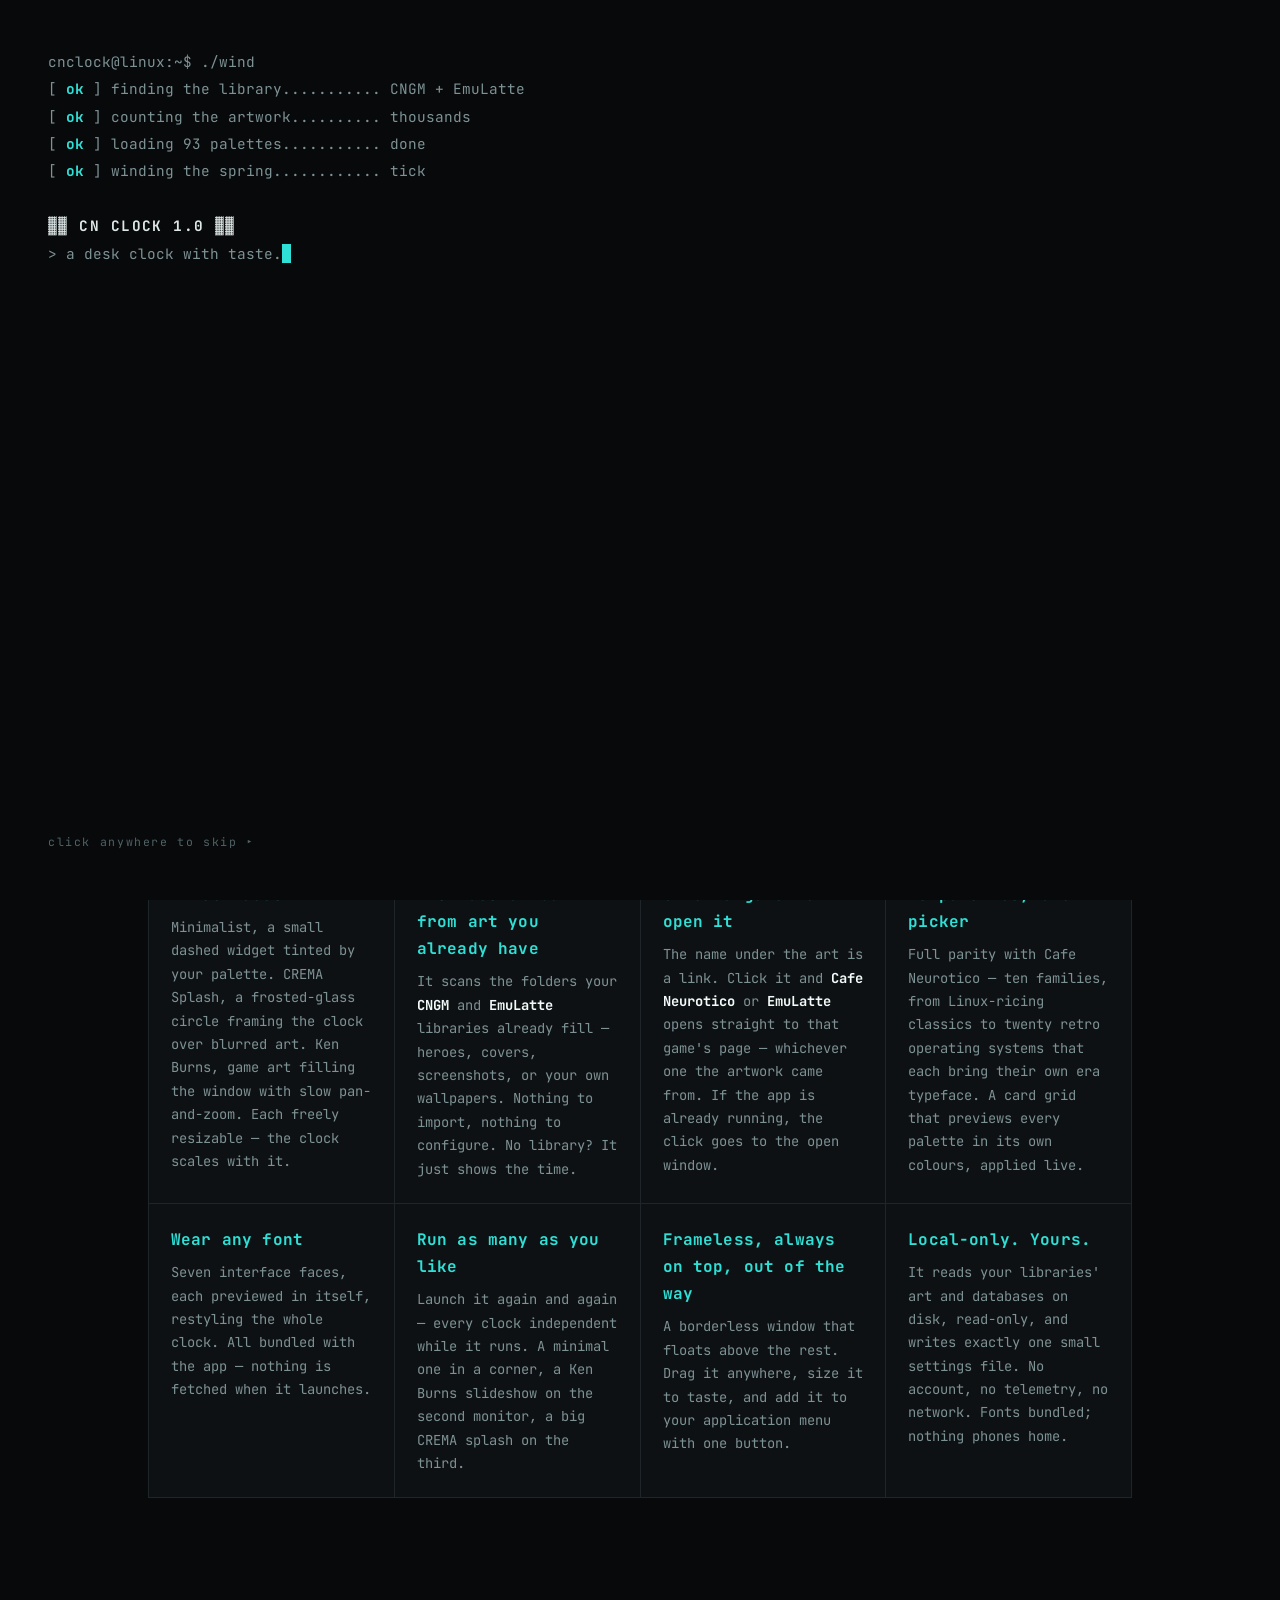
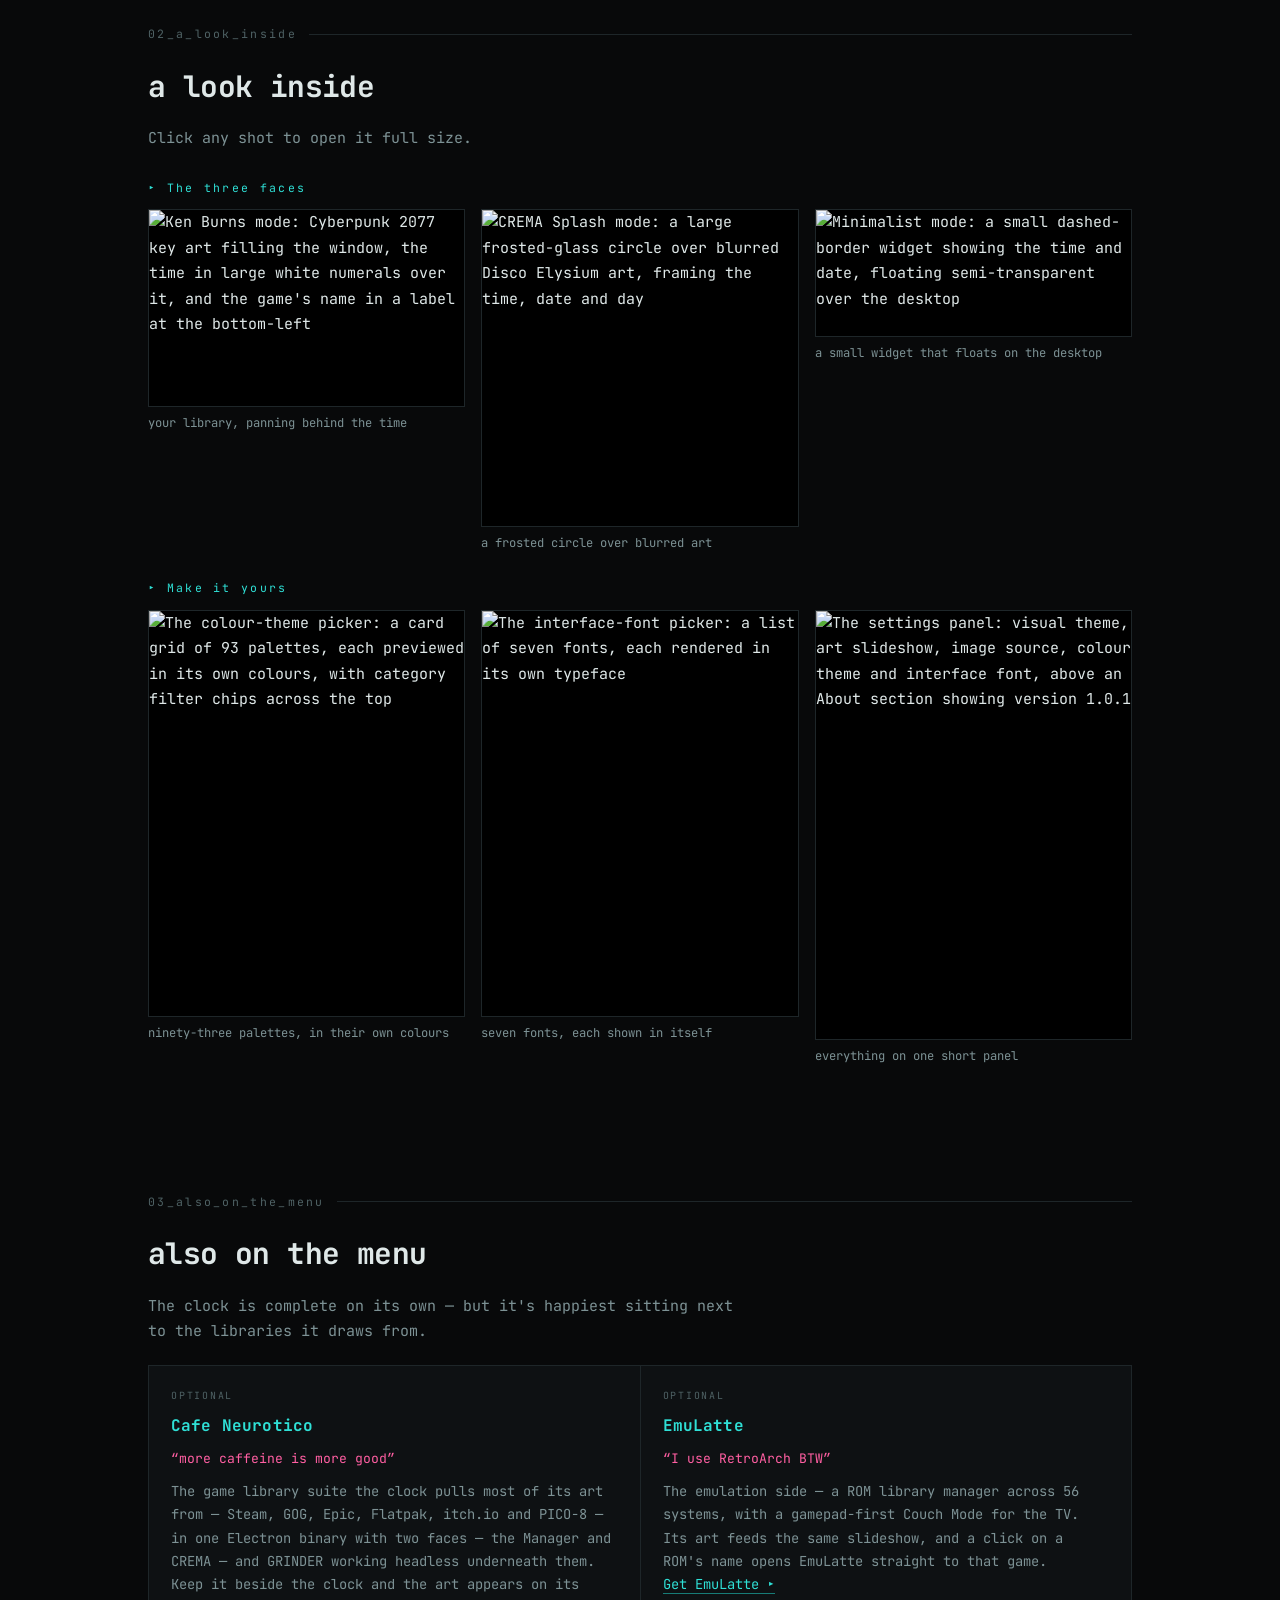
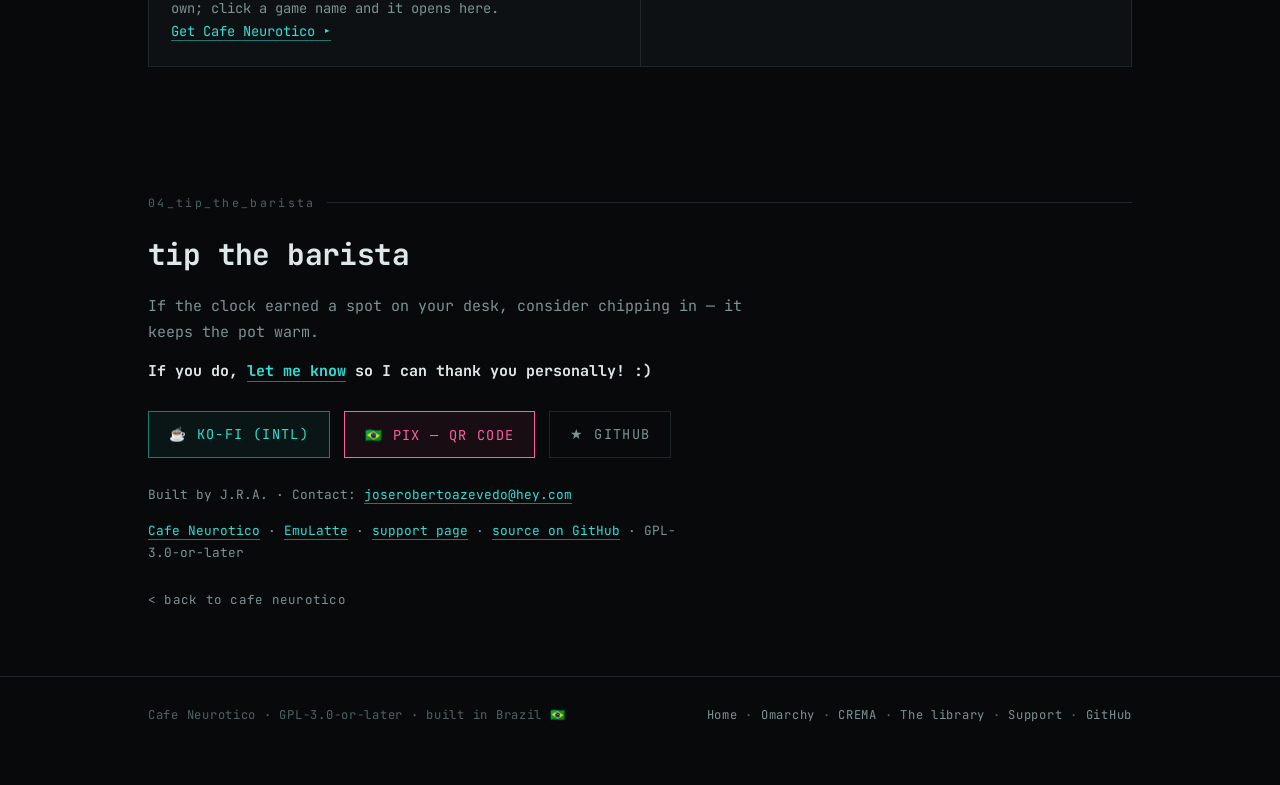
==== commit 9395efd3: "GRINDER stops being described as a face It is headless now, so "three faces: the Manager, GRINDER an" ====
--- a/clock.html
+++ b/clock.html
@@ -217,7 +217,7 @@
         <span class="tag">OPTIONAL</span>
         <h3>Cafe Neurotico</h3>
         <div class="quip">“more caffeine is more good”</div>
-        <p>The game library suite the clock pulls most of its art from — Steam, GOG, Epic, Flatpak, itch.io and PICO-8 — in one Electron binary with three faces: the Manager, GRINDER and CREMA. Keep it beside the clock and the art appears on its own; click a game name and it opens here.</p>
+        <p>The game library suite the clock pulls most of its art from — Steam, GOG, Epic, Flatpak, itch.io and PICO-8 — in one Electron binary with two faces — the Manager and CREMA — and GRINDER working headless underneath them. Keep it beside the clock and the art appears on its own; click a game name and it opens here.</p>
         <p><a href="index.html">Get Cafe Neurotico ▸</a></p>
       </div>
       <div class="cell">
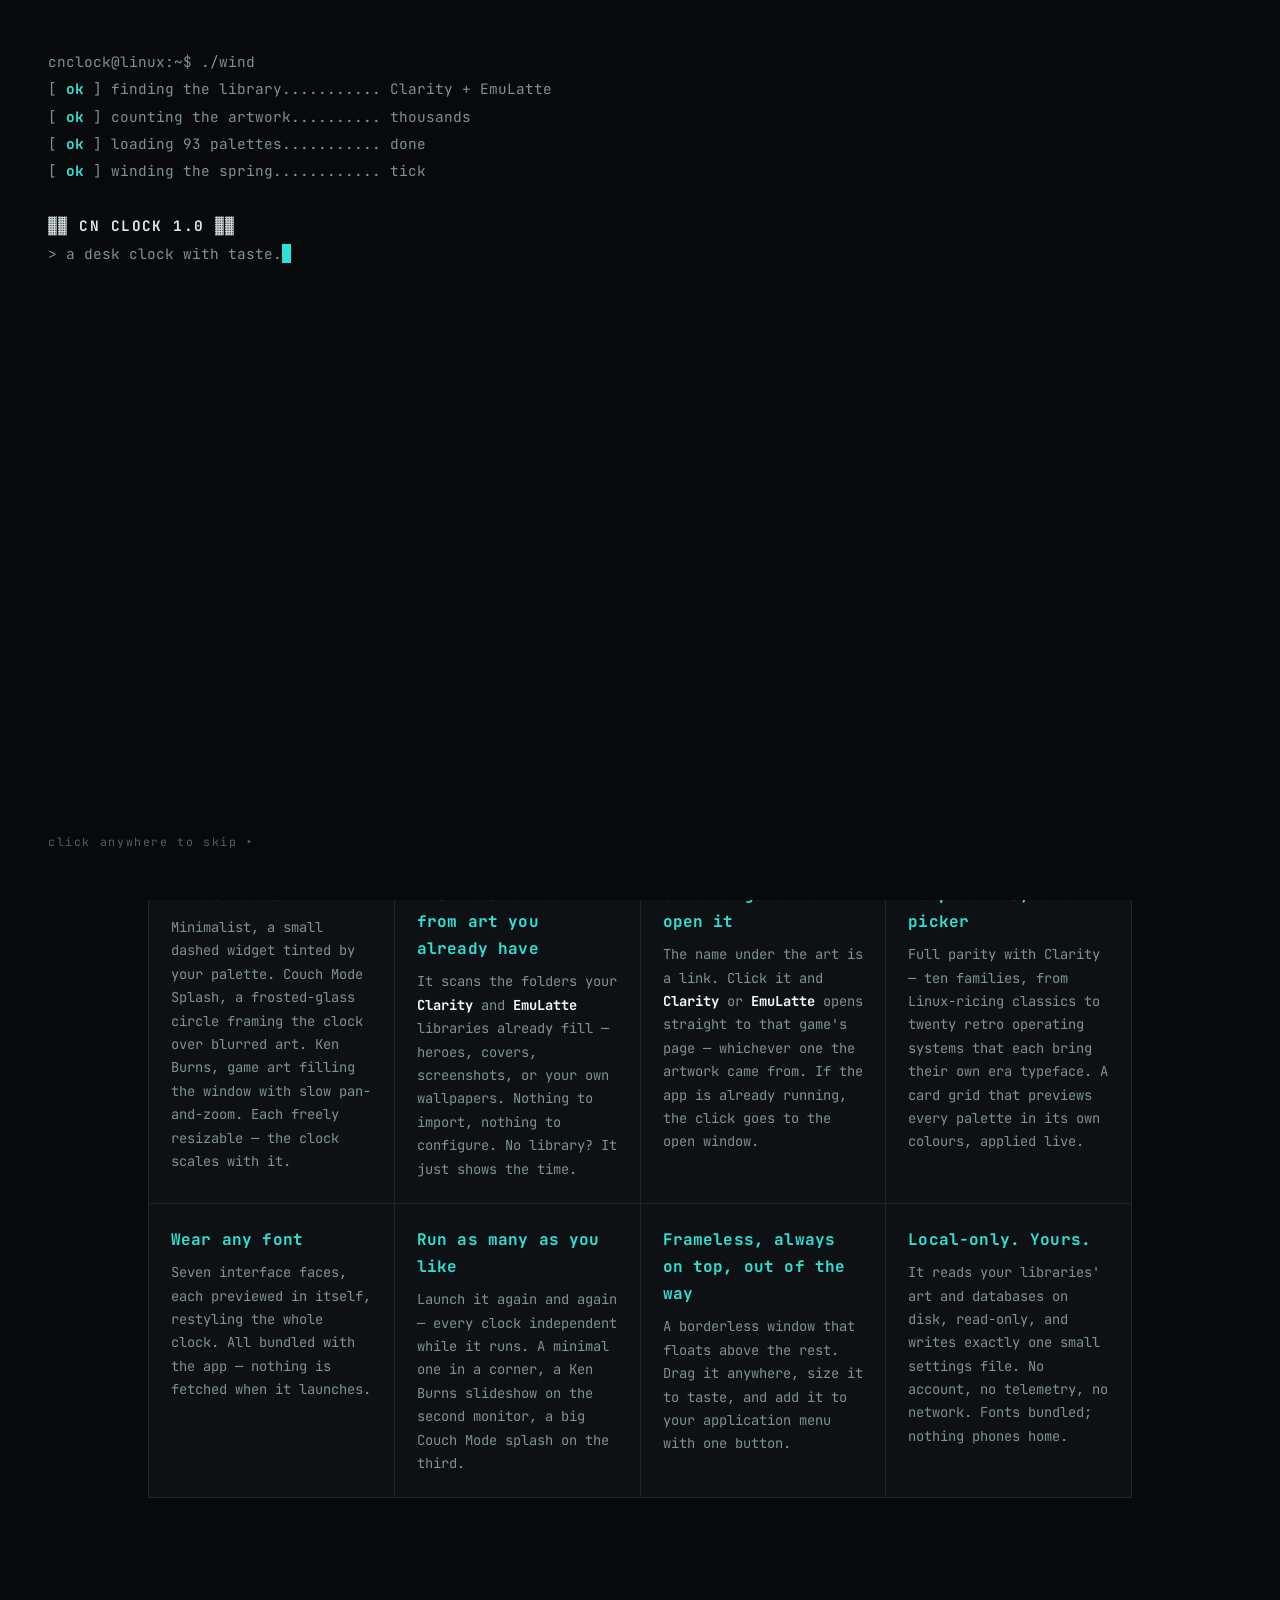
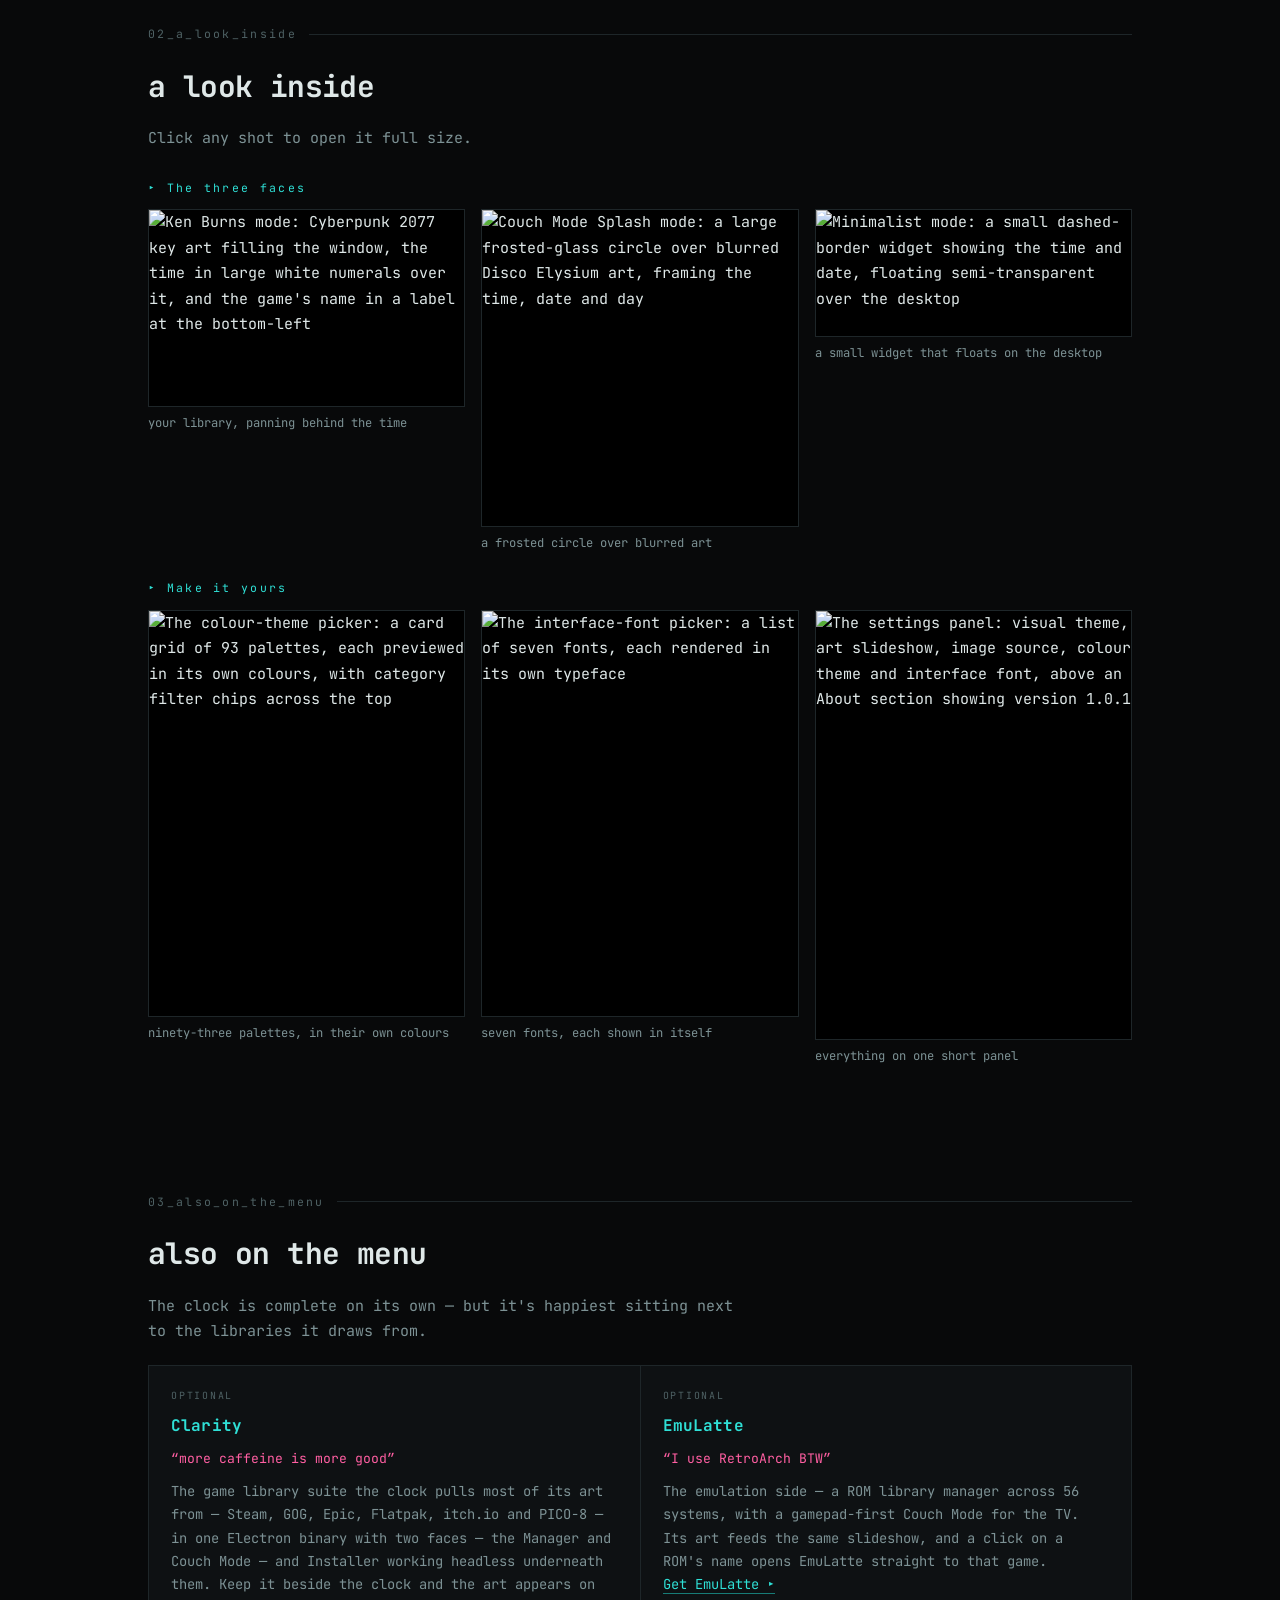
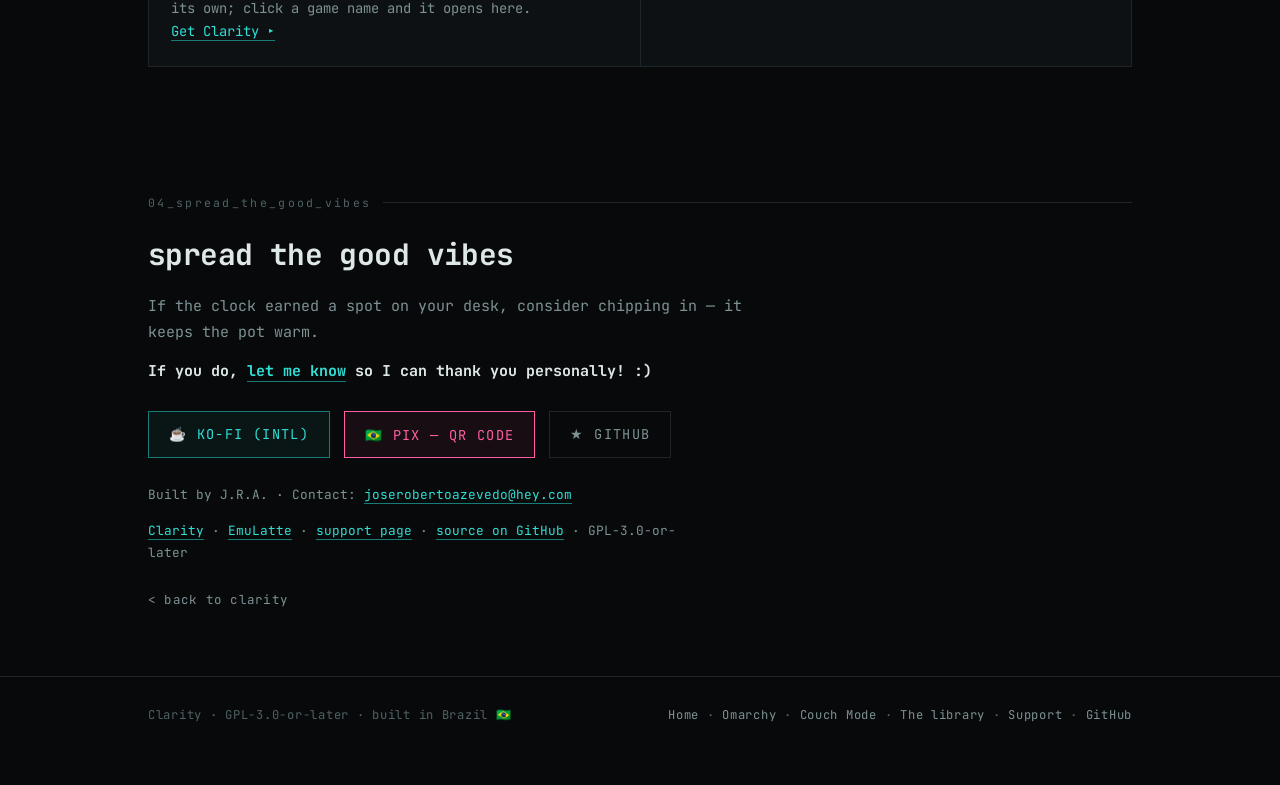
==== commit 614b6165: "Rebrand site to Clarity (#11) * Rebrand site to Clarity  Cafe Neurotico → Clarity throughout, CREMA " ====
--- a/clock.html
+++ b/clock.html
@@ -3,14 +3,14 @@
 <head>
 <meta charset="UTF-8">
 <meta name="viewport" content="width=device-width, initial-scale=1.0">
-<title>CafeNeurotico Clock — a desk clock with taste</title>
-<meta name="description" content="CafeNeurotico Clock — a frameless desk clock for Linux that runs a slow slideshow of the game art your CNGM and EmuLatte libraries already store. Three faces, 93 palettes, click a game to open it. Local-only, no cloud.">
+<title>Clarity Clock — a desk clock with taste</title>
+<meta name="description" content="Clarity Clock — a frameless desk clock for Linux that runs a slow slideshow of the game art your Clarity and EmuLatte libraries already store. Three faces, 93 palettes, click a game to open it. Local-only, no cloud.">
 <meta property="og:type" content="website">
-<meta property="og:site_name" content="Cafe Neurotico">
-<meta property="og:title" content="CafeNeurotico Clock — a desk clock with taste">
+<meta property="og:site_name" content="Clarity">
+<meta property="og:title" content="Clarity Clock — a desk clock with taste">
 <meta property="og:description" content="A frameless desk clock for Linux that wears your game library: Ken Burns slideshow, three faces, 93 palettes, click a game to open it. Local-only.">
-<meta property="og:image" content="https://fromchaoscomesclarity.github.io/CafeNeuroticoWebSite/assets/images/bg_01.jpg">
-<meta property="og:url" content="https://fromchaoscomesclarity.github.io/CafeNeuroticoWebSite/clock.html">
+<meta property="og:image" content="https://fromchaoscomesclarity.github.io/ClarityWebSite/assets/images/bg_01.jpg">
+<meta property="og:url" content="https://fromchaoscomesclarity.github.io/ClarityWebSite/clock.html">
 <link rel="icon" href="assets/favicon.svg" type="image/svg+xml">
 <link rel="alternate icon" href="assets/favicon-32.png" sizes="32x32">
 <link rel="apple-touch-icon" href="assets/apple-touch-icon.png">
@@ -101,7 +101,7 @@
   <!-- The boot lines live here, not in the script, so copy-extract.py can reach them. -->
   <ol id="boot-lines">
     <li data-delay="380">cnclock@linux:~$ ./wind</li>
-    <li data-delay="260">[ <strong class="ok">ok</strong> ] finding the library........... CNGM + EmuLatte</li>
+    <li data-delay="260">[ <strong class="ok">ok</strong> ] finding the library........... Clarity + EmuLatte</li>
     <li data-delay="260">[ <strong class="ok">ok</strong> ] counting the artwork.......... thousands</li>
     <li data-delay="260">[ <strong class="ok">ok</strong> ] loading 93 palettes........... done</li>
     <li data-delay="420">[ <strong class="ok">ok</strong> ] winding the spring............ tick</li>
@@ -113,10 +113,10 @@
 
 <header class="top">
   <div class="wrap topin">
-    <a class="brand" href="index.html">cafe<span class="dot">.</span>neurotico</a>
+    <a class="brand" href="index.html">clar<span class="dot">.</span>ity</a>
     <nav class="links">
       <a href="omarchy.html">Omarchy</a>
-      <a href="crema.html">CREMA</a>
+      <a href="couch.html">Couch Mode</a>
       <a href="library.html">The library</a>
       <a href="ports.html">Fan games &amp; ports</a>
       <a href="fixes.html">Game fixes</a>
@@ -131,12 +131,12 @@
     <h1>CN Clock<span class="em">.</span></h1>
     <p class="lead" style="margin-top:18px">the time, over your library</p>
     <div class="btns">
-      <a class="btn" href="https://github.com/FromChaosComesClarity/CafeNeuroticoClock/releases/latest" target="_blank" rel="noopener">⬇ Download for Linux</a>
+      <a class="btn" href="https://github.com/FromChaosComesClarity/ClarityClock/releases/latest" target="_blank" rel="noopener">⬇ Download for Linux</a>
     </div>
     <div class="dl-meta">version <strong>1.0</strong> · single AppImage · GPL-3.0</div>
     <div class="faces">
       <div class="face"><span class="name">Minimalist</span><span class="desc">a small floating widget, out of the way</span></div>
-      <div class="face"><span class="name">CREMA Splash</span><span class="desc">a frosted circle over blurred art</span></div>
+      <div class="face"><span class="name">Couch Mode Splash</span><span class="desc">a frosted circle over blurred art</span></div>
       <div class="face"><span class="name">Ken Burns</span><span class="desc">your game art, panning behind the time</span></div>
     </div>
     <div class="tagline">“a desk clock with <u>taste</u>”</div>
@@ -148,17 +148,17 @@
     <p class="body">A clock that wears your game library. It reads the art the rest of the ecosystem already keeps on disk, runs it as a slow slideshow behind the time, and gets out of the way.</p>
     <div class="grid" style="margin-top:20px">
       <div class="cell"><h3>Three faces</h3>
-        <p>Minimalist, a small dashed widget tinted by your palette. CREMA Splash, a frosted-glass circle framing the clock over blurred art. Ken Burns, game art filling the window with slow pan-and-zoom. Each freely resizable — the clock scales with it.</p></div>
+        <p>Minimalist, a small dashed widget tinted by your palette. Couch Mode Splash, a frosted-glass circle framing the clock over blurred art. Ken Burns, game art filling the window with slow pan-and-zoom. Each freely resizable — the clock scales with it.</p></div>
       <div class="cell"><h3>A slideshow built from art you already have</h3>
-        <p>It scans the folders your <strong>CNGM</strong> and <strong>EmuLatte</strong> libraries already fill — heroes, covers, screenshots, or your own wallpapers. Nothing to import, nothing to configure. No library? It just shows the time.</p></div>
+        <p>It scans the folders your <strong>Clarity</strong> and <strong>EmuLatte</strong> libraries already fill — heroes, covers, screenshots, or your own wallpapers. Nothing to import, nothing to configure. No library? It just shows the time.</p></div>
       <div class="cell"><h3>Click a game to open it</h3>
-        <p>The name under the art is a link. Click it and <strong>Cafe Neurotico</strong> or <strong>EmuLatte</strong> opens straight to that game's page — whichever one the artwork came from. If the app is already running, the click goes to the open window.</p></div>
+        <p>The name under the art is a link. Click it and <strong>Clarity</strong> or <strong>EmuLatte</strong> opens straight to that game's page — whichever one the artwork came from. If the app is already running, the click goes to the open window.</p></div>
       <div class="cell"><h3>93 palettes, one picker</h3>
-        <p>Full parity with Cafe Neurotico — ten families, from Linux-ricing classics to twenty retro operating systems that each bring their own era typeface. A card grid that previews every palette in its own colours, applied live.</p></div>
+        <p>Full parity with Clarity — ten families, from Linux-ricing classics to twenty retro operating systems that each bring their own era typeface. A card grid that previews every palette in its own colours, applied live.</p></div>
       <div class="cell"><h3>Wear any font</h3>
         <p>Seven interface faces, each previewed in itself, restyling the whole clock. All bundled with the app — nothing is fetched when it launches.</p></div>
       <div class="cell"><h3>Run as many as you like</h3>
-        <p>Launch it again and again — every clock independent while it runs. A minimal one in a corner, a Ken Burns slideshow on the second monitor, a big CREMA splash on the third.</p></div>
+        <p>Launch it again and again — every clock independent while it runs. A minimal one in a corner, a Ken Burns slideshow on the second monitor, a big Couch Mode splash on the third.</p></div>
       <div class="cell"><h3>Frameless, always on top, out of the way</h3>
         <p>A borderless window that floats above the rest. Drag it anywhere, size it to taste, and add it to your application menu with one button.</p></div>
       <div class="cell"><h3>Local-only. Yours.</h3>
@@ -178,8 +178,8 @@
           <img src="assets/screens/clock-kenburns-thumb.webp" loading="lazy" width="640" height="398" alt="Ken Burns mode: Cyberpunk 2077 key art filling the window, the time in large white numerals over it, and the game's name in a label at the bottom-left">
           <figcaption>your library, panning behind the time</figcaption>
         </figure>
-        <figure class="shot" data-full="assets/screens/clock-crema.webp">
-          <img src="assets/screens/clock-crema-thumb.webp" loading="lazy" width="640" height="640" alt="CREMA Splash mode: a large frosted-glass circle over blurred Disco Elysium art, framing the time, date and day">
+        <figure class="shot" data-full="assets/screens/clock-couch.webp">
+          <img src="assets/screens/clock-couch-thumb.webp" loading="lazy" width="640" height="640" alt="Couch Mode Splash mode: a large frosted-glass circle over blurred Disco Elysium art, framing the time, date and day">
           <figcaption>a frosted circle over blurred art</figcaption>
         </figure>
         <figure class="shot" data-full="assets/screens/clock-minimalist.webp">
@@ -215,10 +215,10 @@
     <div class="grid" style="margin-top:20px">
       <div class="cell">
         <span class="tag">OPTIONAL</span>
-        <h3>Cafe Neurotico</h3>
+        <h3>Clarity</h3>
         <div class="quip">“more caffeine is more good”</div>
-        <p>The game library suite the clock pulls most of its art from — Steam, GOG, Epic, Flatpak, itch.io and PICO-8 — in one Electron binary with two faces — the Manager and CREMA — and GRINDER working headless underneath them. Keep it beside the clock and the art appears on its own; click a game name and it opens here.</p>
-        <p><a href="index.html">Get Cafe Neurotico ▸</a></p>
+        <p>The game library suite the clock pulls most of its art from — Steam, GOG, Epic, Flatpak, itch.io and PICO-8 — in one Electron binary with two faces — the Manager and Couch Mode — and Installer working headless underneath them. Keep it beside the clock and the art appears on its own; click a game name and it opens here.</p>
+        <p><a href="index.html">Get Clarity ▸</a></p>
       </div>
       <div class="cell">
         <span class="tag">OPTIONAL</span>
@@ -231,18 +231,18 @@
   </section>
 
   <section id="support">
-    <div class="label">04_tip_the_barista</div>
-    <h2>tip the barista</h2>
+    <div class="label">04_spread_the_good_vibes</div>
+    <h2>spread the good vibes</h2>
     <p class="body">If the clock earned a spot on your desk, consider chipping in — it keeps the pot warm.</p>
     <p class="body"><strong>If you do, <a href="mailto:joserobertoazevedo@hey.com">let me know</a> so I can thank you personally! :)</strong></p>
     <div class="btns">
-      <a href="https://ko-fi.com/cafeneurotico" target="_blank" rel="noopener" class="btn">☕ Ko-fi (Intl)</a>
+      <a href="https://ko-fi.com/clarity" target="_blank" rel="noopener" class="btn">☕ Ko-fi (Intl)</a>
       <button class="btn pix" type="button" onclick="openPix()">🇧🇷 PIX — QR Code</button>
-      <a href="https://github.com/FromChaosComesClarity/CafeNeuroticoClock" target="_blank" rel="noopener" class="btn ghost">★ GitHub</a>
+      <a href="https://github.com/FromChaosComesClarity/ClarityClock" target="_blank" rel="noopener" class="btn ghost">★ GitHub</a>
     </div>
     <p class="body" style="margin-top:26px;font-size:.8rem">Built by J.R.A. · Contact: <a href="mailto:joserobertoazevedo@hey.com">joserobertoazevedo@hey.com</a></p>
-    <p class="body" style="font-size:.8rem"><a href="index.html">Cafe Neurotico</a> · <a href="emulatte.html">EmuLatte</a> · <a href="support.html">support page</a> · <a href="https://github.com/FromChaosComesClarity/CafeNeuroticoClock" target="_blank" rel="noopener">source on GitHub</a> · GPL-3.0-or-later</p>
-    <a class="back" href="index.html">&lt; back to cafe neurotico</a>
+    <p class="body" style="font-size:.8rem"><a href="index.html">Clarity</a> · <a href="emulatte.html">EmuLatte</a> · <a href="support.html">support page</a> · <a href="https://github.com/FromChaosComesClarity/ClarityClock" target="_blank" rel="noopener">source on GitHub</a> · GPL-3.0-or-later</p>
+    <a class="back" href="index.html">&lt; back to clarity</a>
   </section>
 
 </div>
@@ -269,14 +269,14 @@
 
 <footer>
   <div class="wrap fin">
-    <span>Cafe Neurotico · GPL-3.0-or-later · built in Brazil 🇧🇷</span>
+    <span>Clarity · GPL-3.0-or-later · built in Brazil 🇧🇷</span>
     <span>
       <a href="index.html">Home</a> ·
       <a href="omarchy.html">Omarchy</a> ·
-      <a href="crema.html">CREMA</a> ·
+      <a href="couch.html">Couch Mode</a> ·
       <a href="library.html">The library</a> ·
       <a href="support.html">Support</a> ·
-      <a href="https://github.com/FromChaosComesClarity/CafeNeurotico">GitHub</a>
+      <a href="https://github.com/FromChaosComesClarity/Clarity">GitHub</a>
     </span>
   </div>
 </footer>
--- a/assets/site.css
+++ b/assets/site.css
@@ -1,9 +1,9 @@
-/* ── Cafe Neurotico — the shared identity ───────────────────────────────────
+/* ── Clarity — the shared identity ───────────────────────────────────
    After cliamp.stream, chosen for this phase: near-black ground, one cyan accent
    with magenta as the second voice, monospace throughout, box-drawing rules
    rather than cards, numbered file-name section labels, flat surfaces.
 
-   ⚠️ Every page links this file. The coffee-shop theme (amber / chalk / Caveat)
+   ⚠️ Every page links this file. The warm amber theme (amber / chalk / Caveat)
    that each page used to carry inline is retired; anything still declaring it is
    a page that has not been converted yet. */
 
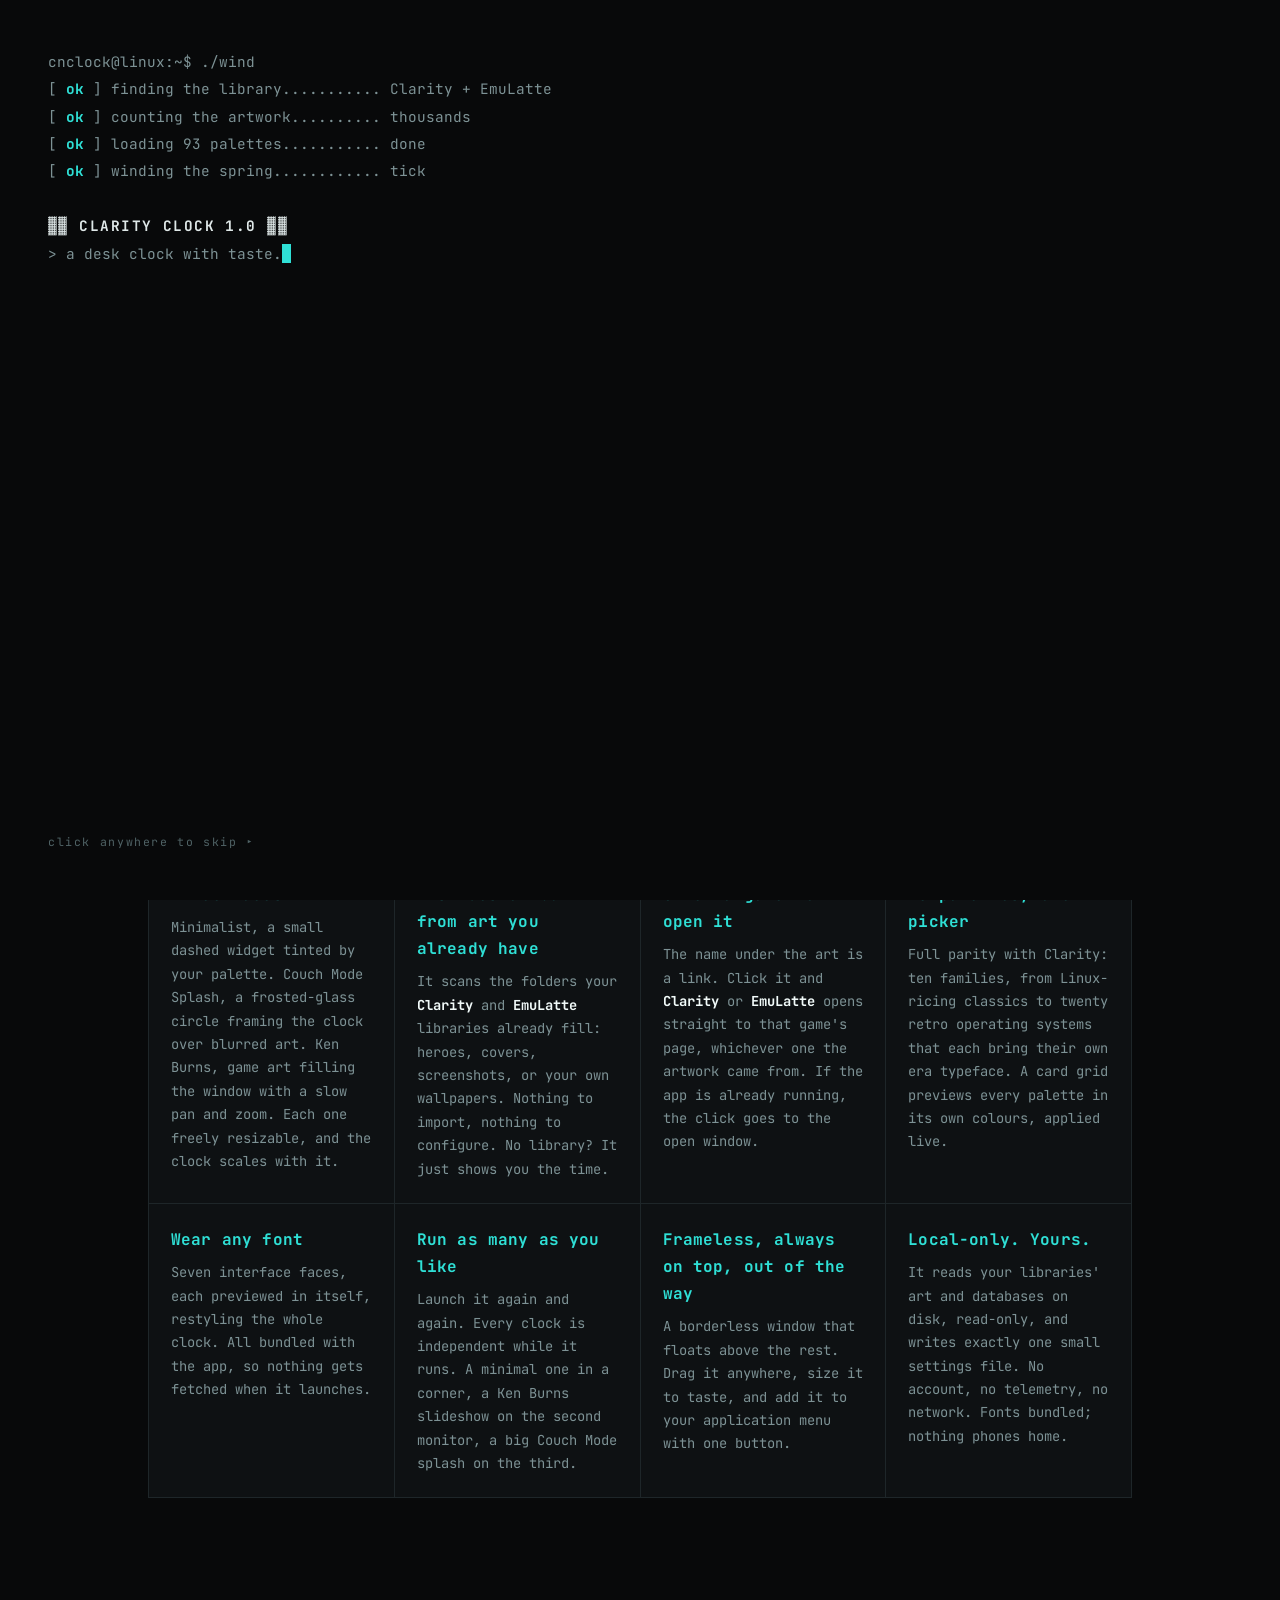
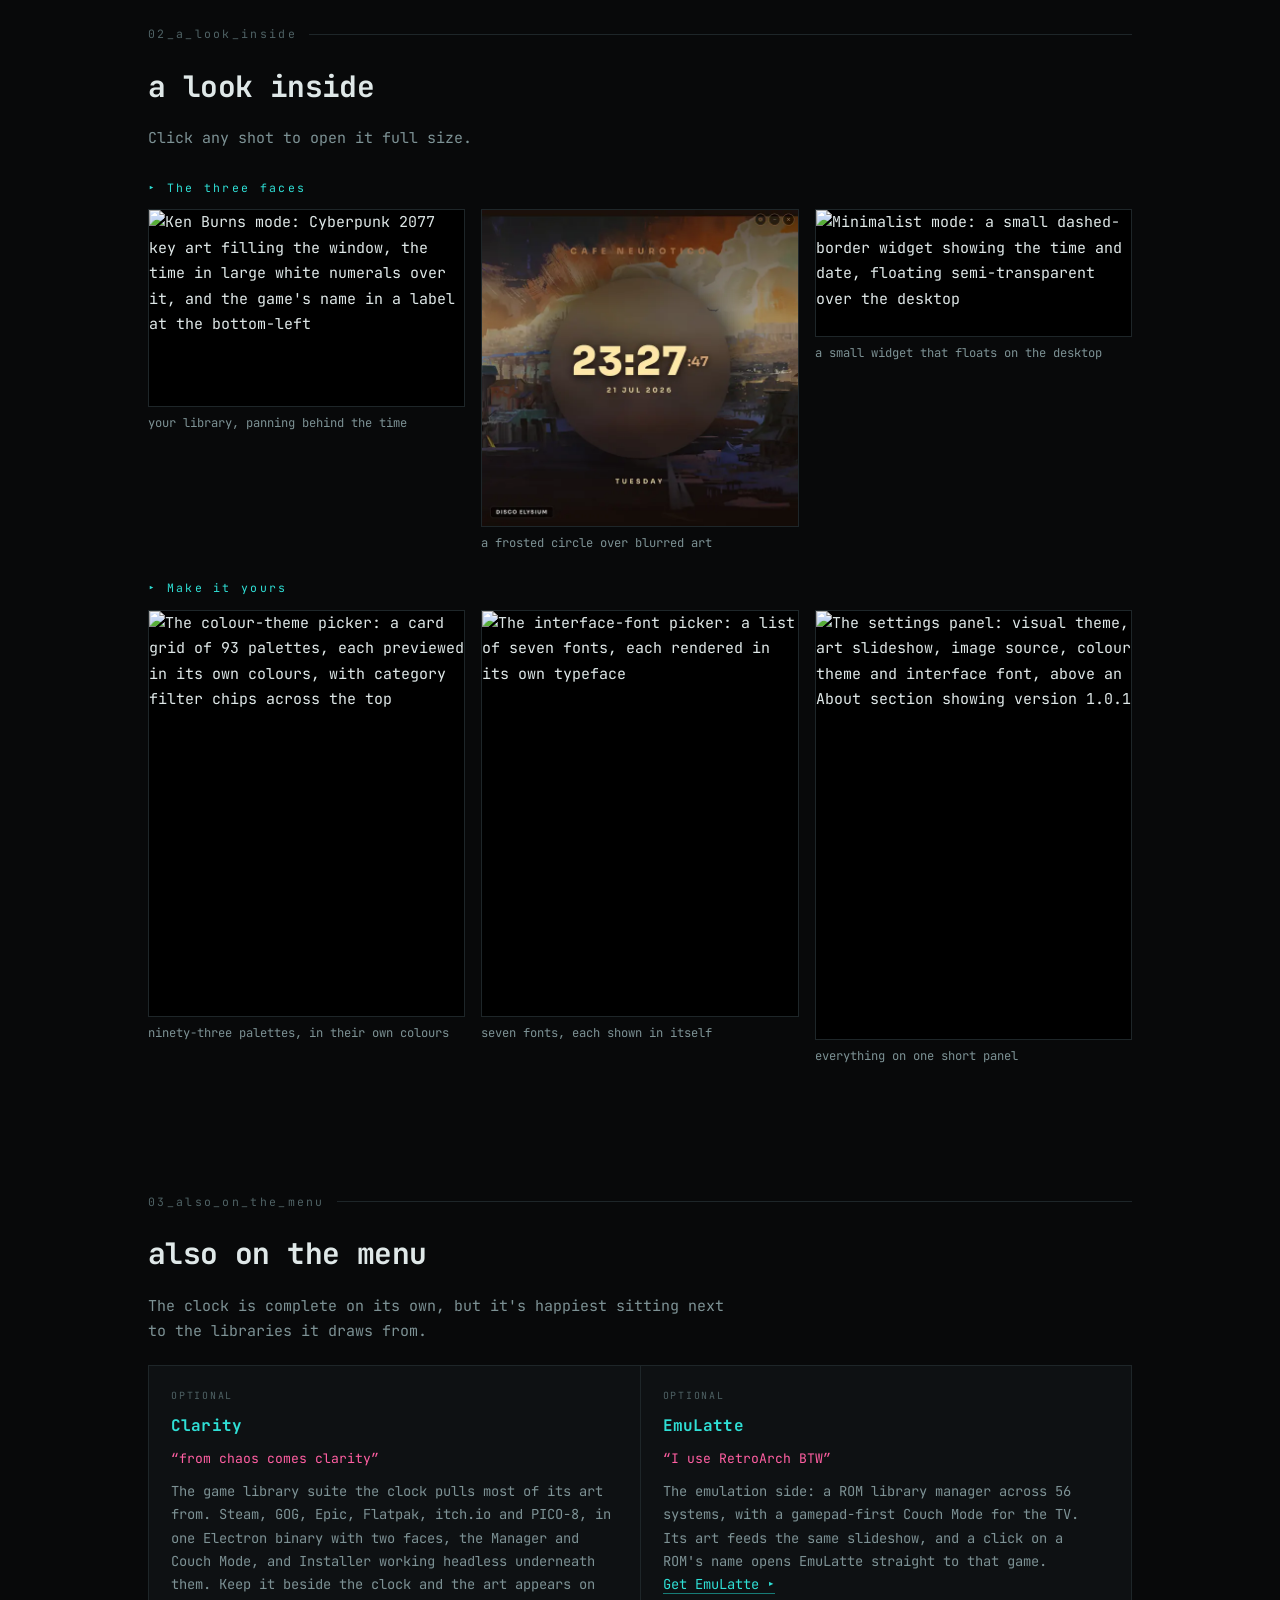
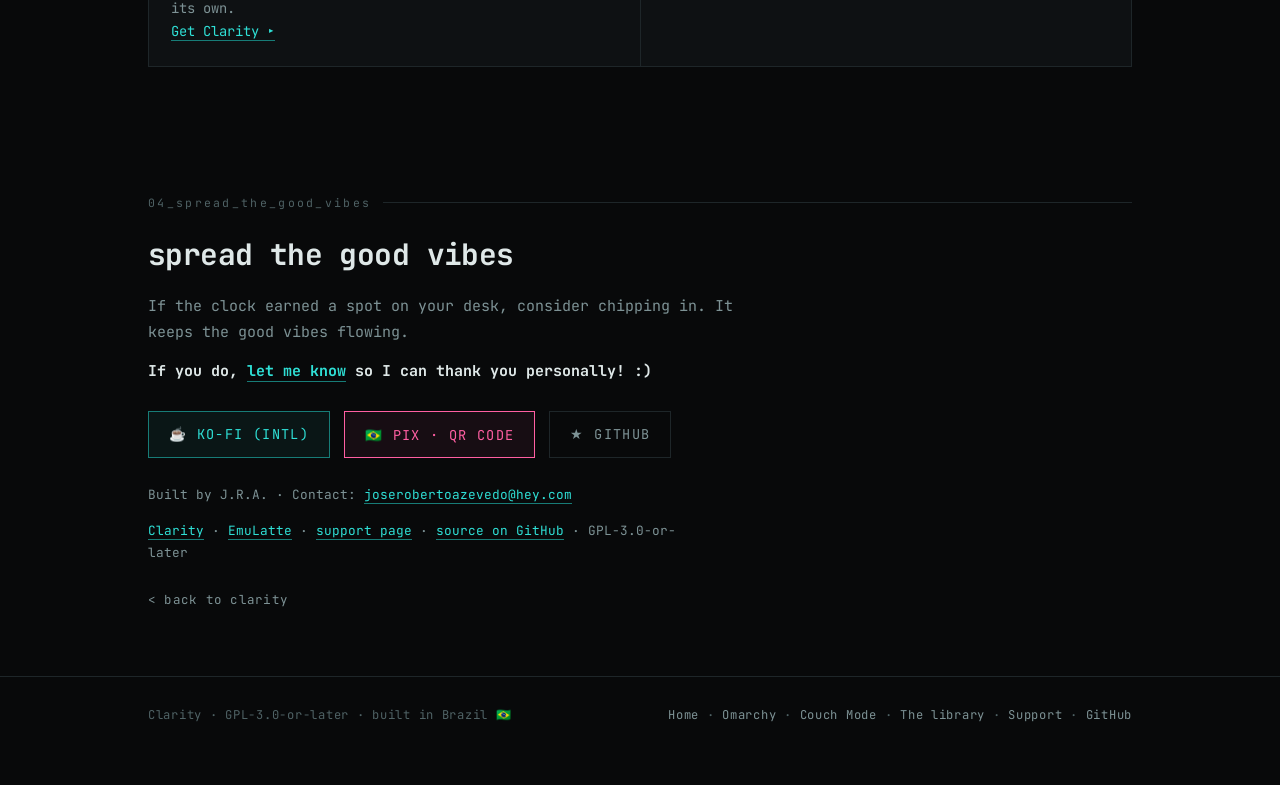
==== commit 87d0d813: "Rewrite every page in Jose's voice (#15) All 11 pages rewritten from third-person product copy into " ====
--- a/clock.html
+++ b/clock.html
@@ -3,12 +3,12 @@
 <head>
 <meta charset="UTF-8">
 <meta name="viewport" content="width=device-width, initial-scale=1.0">
-<title>Clarity Clock — a desk clock with taste</title>
-<meta name="description" content="Clarity Clock — a frameless desk clock for Linux that runs a slow slideshow of the game art your Clarity and EmuLatte libraries already store. Three faces, 93 palettes, click a game to open it. Local-only, no cloud.">
+<title>Clarity Clock: a desk clock with taste</title>
+<meta name="description" content="A frameless desk clock for Linux that runs a slow slideshow of the game art your Clarity and EmuLatte libraries already store. Three faces, 93 palettes, click a game to open it. Local only, no cloud.">
 <meta property="og:type" content="website">
 <meta property="og:site_name" content="Clarity">
-<meta property="og:title" content="Clarity Clock — a desk clock with taste">
-<meta property="og:description" content="A frameless desk clock for Linux that wears your game library: Ken Burns slideshow, three faces, 93 palettes, click a game to open it. Local-only.">
+<meta property="og:title" content="Clarity Clock: a desk clock with taste">
+<meta property="og:description" content="A frameless desk clock for Linux that wears your game library: Ken Burns slideshow, three faces, 93 palettes, click a game to open it. Local only.">
 <meta property="og:image" content="https://fromchaoscomesclarity.github.io/ClarityWebSite/assets/images/bg_01.jpg">
 <meta property="og:url" content="https://fromchaoscomesclarity.github.io/ClarityWebSite/clock.html">
 <link rel="icon" href="assets/favicon.svg" type="image/svg+xml">
@@ -106,14 +106,14 @@
     <li data-delay="260">[ <strong class="ok">ok</strong> ] loading 93 palettes........... done</li>
     <li data-delay="420">[ <strong class="ok">ok</strong> ] winding the spring............ tick</li>
     <li data-delay="120"></li>
-    <li data-delay="160"><strong class="big">▓▓ CN CLOCK 1.0 ▓▓</strong></li>
+    <li data-delay="160"><strong class="big">▓▓ CLARITY CLOCK 1.0 ▓▓</strong></li>
     <li data-delay="700">&gt; a desk clock with taste.</li>
   </ol>
 </div>
 
 <header class="top">
   <div class="wrap topin">
-    <a class="brand" href="index.html">clar<span class="dot">.</span>ity</a>
+    <a class="brand" href="index.html">clarity</a>
     <nav class="links">
       <a href="omarchy.html">Omarchy</a>
       <a href="couch.html">Couch Mode</a>
@@ -128,7 +128,7 @@
 
   <div class="hero">
     <div class="eyebrow"><span>on the desktop</span></div>
-    <h1>CN Clock<span class="em">.</span></h1>
+    <h1>Clarity Clock<span class="em">.</span></h1>
     <p class="lead" style="margin-top:18px">the time, over your library</p>
     <div class="btns">
       <a class="btn" href="https://github.com/FromChaosComesClarity/ClarityClock/releases/latest" target="_blank" rel="noopener">⬇ Download for Linux</a>
@@ -144,21 +144,21 @@
 
   <section>
     <div class="label">01_whats_in_the_cup</div>
-    <h2>what's in the cup</h2>
-    <p class="body">A clock that wears your game library. It reads the art the rest of the ecosystem already keeps on disk, runs it as a slow slideshow behind the time, and gets out of the way.</p>
+    <h2>what it does</h2>
+    <p class="body">A clock that wears your game library. It reads the art the rest of the ecosystem already keeps on disk, runs it as a slow slideshow behind the time, and then gets out of the way.</p>
     <div class="grid" style="margin-top:20px">
       <div class="cell"><h3>Three faces</h3>
-        <p>Minimalist, a small dashed widget tinted by your palette. Couch Mode Splash, a frosted-glass circle framing the clock over blurred art. Ken Burns, game art filling the window with slow pan-and-zoom. Each freely resizable — the clock scales with it.</p></div>
+        <p>Minimalist, a small dashed widget tinted by your palette. Couch Mode Splash, a frosted-glass circle framing the clock over blurred art. Ken Burns, game art filling the window with a slow pan and zoom. Each one freely resizable, and the clock scales with it.</p></div>
       <div class="cell"><h3>A slideshow built from art you already have</h3>
-        <p>It scans the folders your <strong>Clarity</strong> and <strong>EmuLatte</strong> libraries already fill — heroes, covers, screenshots, or your own wallpapers. Nothing to import, nothing to configure. No library? It just shows the time.</p></div>
+        <p>It scans the folders your <strong>Clarity</strong> and <strong>EmuLatte</strong> libraries already fill: heroes, covers, screenshots, or your own wallpapers. Nothing to import, nothing to configure. No library? It just shows you the time.</p></div>
       <div class="cell"><h3>Click a game to open it</h3>
-        <p>The name under the art is a link. Click it and <strong>Clarity</strong> or <strong>EmuLatte</strong> opens straight to that game's page — whichever one the artwork came from. If the app is already running, the click goes to the open window.</p></div>
+        <p>The name under the art is a link. Click it and <strong>Clarity</strong> or <strong>EmuLatte</strong> opens straight to that game's page, whichever one the artwork came from. If the app is already running, the click goes to the open window.</p></div>
       <div class="cell"><h3>93 palettes, one picker</h3>
-        <p>Full parity with Clarity — ten families, from Linux-ricing classics to twenty retro operating systems that each bring their own era typeface. A card grid that previews every palette in its own colours, applied live.</p></div>
+        <p>Full parity with Clarity: ten families, from Linux-ricing classics to twenty retro operating systems that each bring their own era typeface. A card grid previews every palette in its own colours, applied live.</p></div>
       <div class="cell"><h3>Wear any font</h3>
-        <p>Seven interface faces, each previewed in itself, restyling the whole clock. All bundled with the app — nothing is fetched when it launches.</p></div>
+        <p>Seven interface faces, each previewed in itself, restyling the whole clock. All bundled with the app, so nothing gets fetched when it launches.</p></div>
       <div class="cell"><h3>Run as many as you like</h3>
-        <p>Launch it again and again — every clock independent while it runs. A minimal one in a corner, a Ken Burns slideshow on the second monitor, a big Couch Mode splash on the third.</p></div>
+        <p>Launch it again and again. Every clock is independent while it runs. A minimal one in a corner, a Ken Burns slideshow on the second monitor, a big Couch Mode splash on the third.</p></div>
       <div class="cell"><h3>Frameless, always on top, out of the way</h3>
         <p>A borderless window that floats above the rest. Drag it anywhere, size it to taste, and add it to your application menu with one button.</p></div>
       <div class="cell"><h3>Local-only. Yours.</h3>
@@ -211,20 +211,20 @@
   <section>
     <div class="label">03_also_on_the_menu</div>
     <h2>also on the menu</h2>
-    <p class="body">The clock is complete on its own — but it's happiest sitting next to the libraries it draws from.</p>
+    <p class="body">The clock is complete on its own, but it's happiest sitting next to the libraries it draws from.</p>
     <div class="grid" style="margin-top:20px">
       <div class="cell">
         <span class="tag">OPTIONAL</span>
         <h3>Clarity</h3>
-        <div class="quip">“more caffeine is more good”</div>
-        <p>The game library suite the clock pulls most of its art from — Steam, GOG, Epic, Flatpak, itch.io and PICO-8 — in one Electron binary with two faces — the Manager and Couch Mode — and Installer working headless underneath them. Keep it beside the clock and the art appears on its own; click a game name and it opens here.</p>
+        <div class="quip">“from chaos comes clarity”</div>
+        <p>The game library suite the clock pulls most of its art from. Steam, GOG, Epic, Flatpak, itch.io and PICO-8, in one Electron binary with two faces, the Manager and Couch Mode, and Installer working headless underneath them. Keep it beside the clock and the art appears on its own.</p>
         <p><a href="index.html">Get Clarity ▸</a></p>
       </div>
       <div class="cell">
         <span class="tag">OPTIONAL</span>
         <h3>EmuLatte</h3>
         <div class="quip">“I use RetroArch BTW”</div>
-        <p>The emulation side — a ROM library manager across 56 systems, with a gamepad-first Couch Mode for the TV. Its art feeds the same slideshow, and a click on a ROM's name opens EmuLatte straight to that game.</p>
+        <p>The emulation side: a ROM library manager across 56 systems, with a gamepad-first Couch Mode for the TV. Its art feeds the same slideshow, and a click on a ROM's name opens EmuLatte straight to that game.</p>
         <p><a href="emulatte.html">Get EmuLatte ▸</a></p>
       </div>
     </div>
@@ -233,11 +233,11 @@
   <section id="support">
     <div class="label">04_spread_the_good_vibes</div>
     <h2>spread the good vibes</h2>
-    <p class="body">If the clock earned a spot on your desk, consider chipping in — it keeps the pot warm.</p>
+    <p class="body">If the clock earned a spot on your desk, consider chipping in. It keeps the good vibes flowing.</p>
     <p class="body"><strong>If you do, <a href="mailto:joserobertoazevedo@hey.com">let me know</a> so I can thank you personally! :)</strong></p>
     <div class="btns">
       <a href="https://ko-fi.com/clarity" target="_blank" rel="noopener" class="btn">☕ Ko-fi (Intl)</a>
-      <button class="btn pix" type="button" onclick="openPix()">🇧🇷 PIX — QR Code</button>
+      <button class="btn pix" type="button" onclick="openPix()">🇧🇷 PIX &middot; QR Code</button>
       <a href="https://github.com/FromChaosComesClarity/ClarityClock" target="_blank" rel="noopener" class="btn ghost">★ GitHub</a>
     </div>
     <p class="body" style="margin-top:26px;font-size:.8rem">Built by J.R.A. · Contact: <a href="mailto:joserobertoazevedo@hey.com">joserobertoazevedo@hey.com</a></p>
--- a/assets/site.css
+++ b/assets/site.css
@@ -1,4 +1,4 @@
-/* ── Clarity — the shared identity ───────────────────────────────────
+/* ── Clarity, the shared identity ───────────────────────────────────
    After cliamp.stream, chosen for this phase: near-black ground, one cyan accent
    with magenta as the second voice, monospace throughout, box-drawing rules
    rather than cards, numbered file-name section labels, flat surfaces.
@@ -95,7 +95,7 @@
 
 /* ── Small screens ───────────────────────────────────────────────────────────
    header.top is sticky, so whatever it costs it costs for the whole scroll. Measured
-   at 320px the seven links wrapped to three rows and the bar stood 171px tall — a fifth
+   at 320px the seven links wrapped to three rows and the bar stood 171px tall, a fifth
    of the screen, permanently. Tightening the gap and the type pulls it back to two rows. */
 @media (max-width:560px){
   .topin{padding:10px 0;gap:10px}
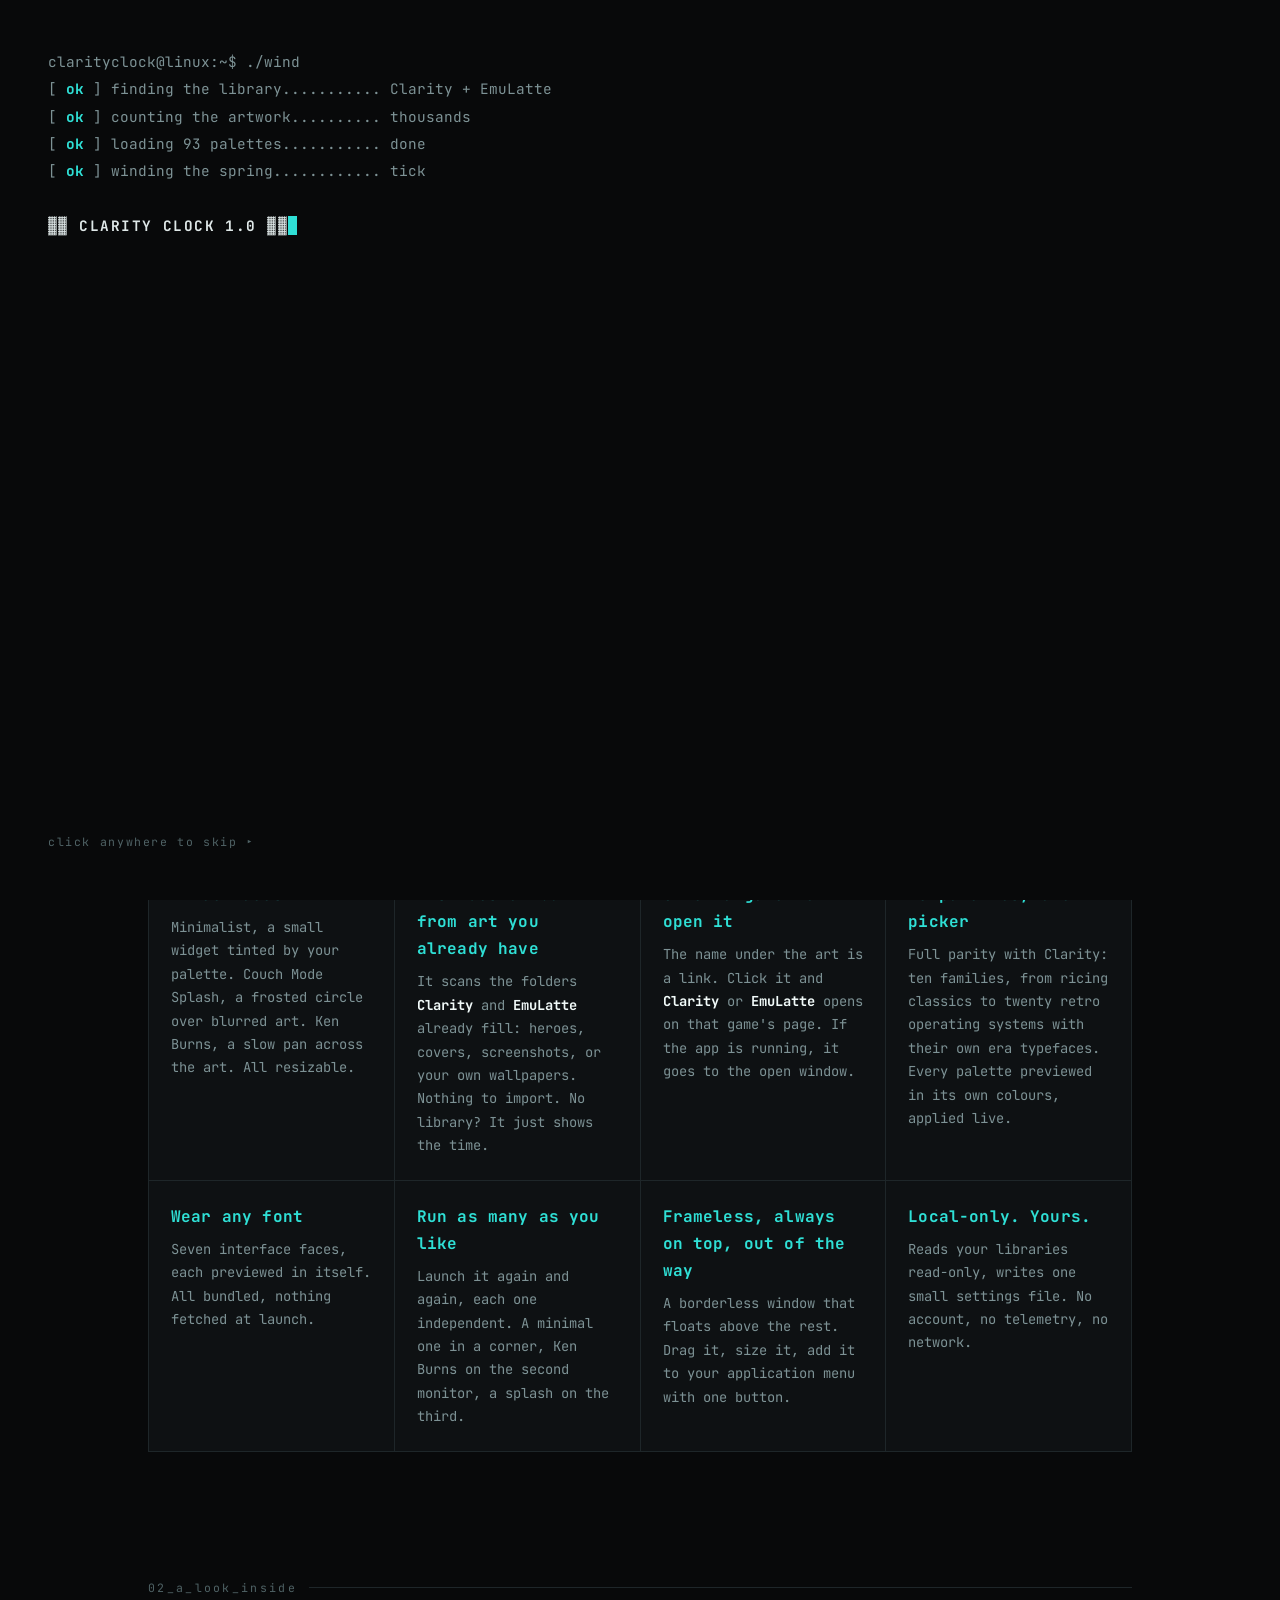
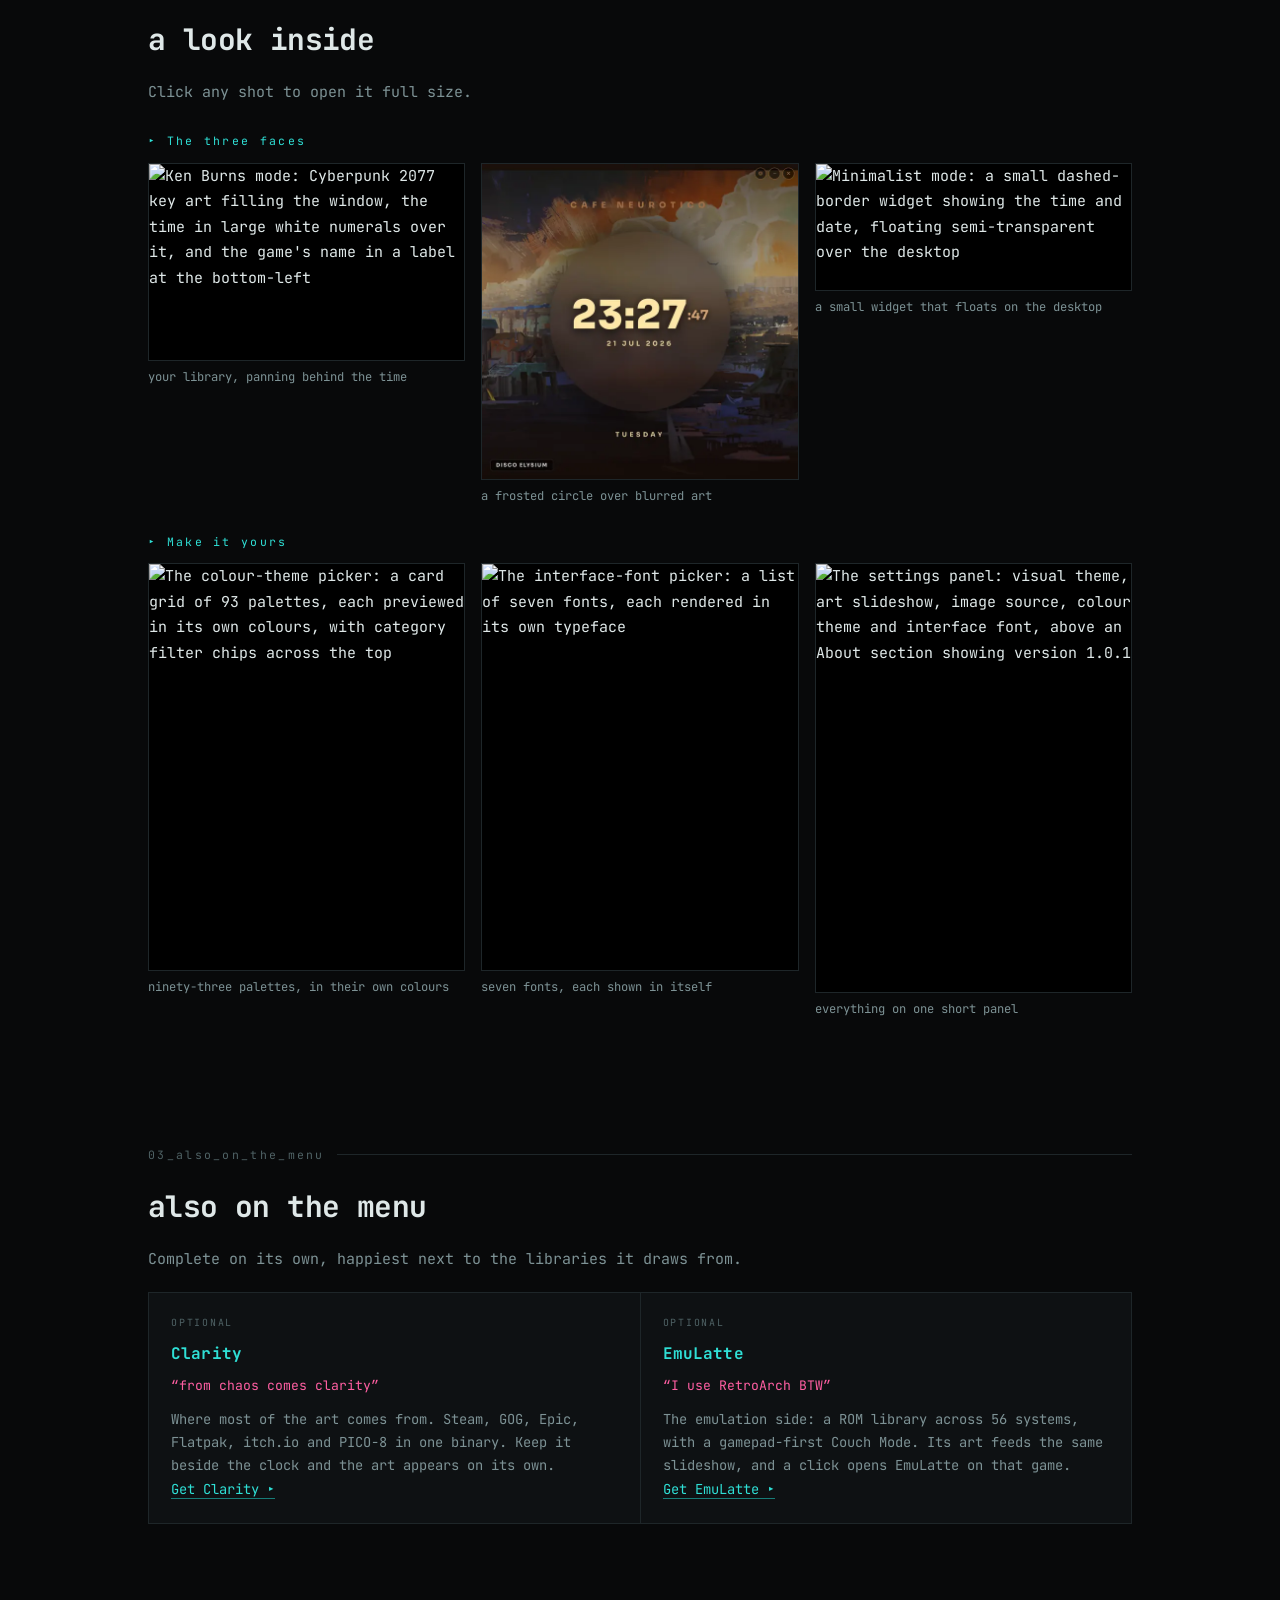
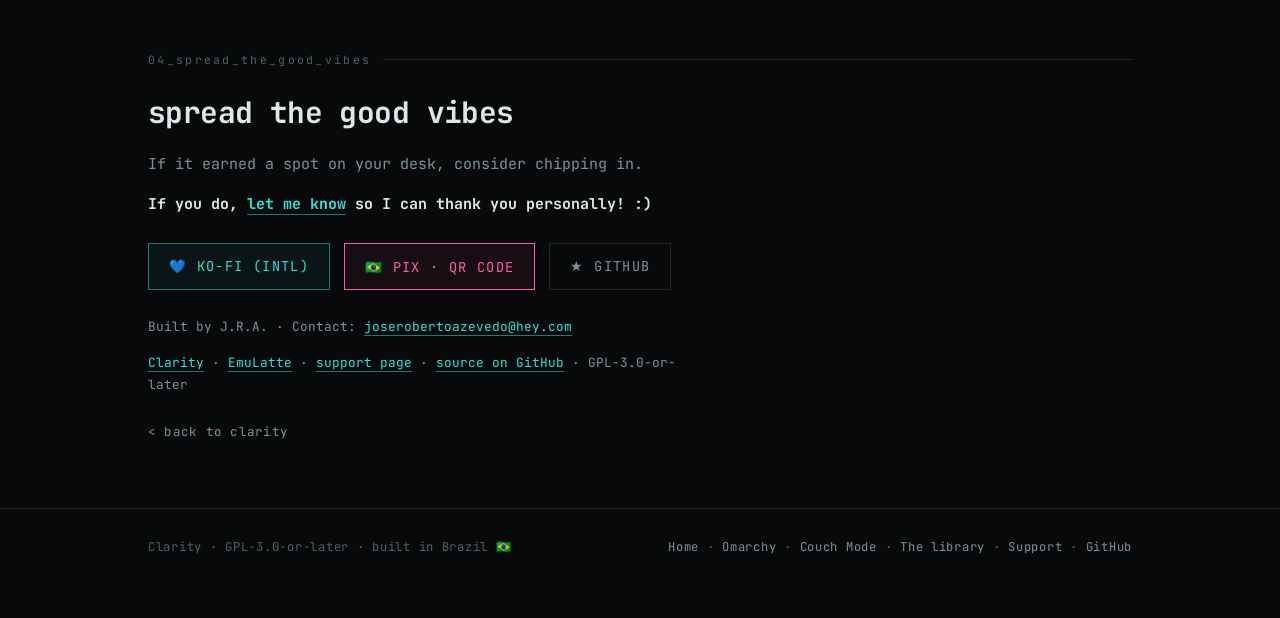
==== commit 3174be33: "Trim every page down to what it needs to say All 11 pages, every block of copy read and cut back to " ====
--- a/clock.html
+++ b/clock.html
@@ -4,7 +4,7 @@
 <meta charset="UTF-8">
 <meta name="viewport" content="width=device-width, initial-scale=1.0">
 <title>Clarity Clock: a desk clock with taste</title>
-<meta name="description" content="A frameless desk clock for Linux that runs a slow slideshow of the game art your Clarity and EmuLatte libraries already store. Three faces, 93 palettes, click a game to open it. Local only, no cloud.">
+<meta name="description" content="A frameless desk clock for Linux that runs a slideshow of the art your Clarity and EmuLatte libraries already store. Three faces, 93 palettes, click a game to open it. Local only.">
 <meta property="og:type" content="website">
 <meta property="og:site_name" content="Clarity">
 <meta property="og:title" content="Clarity Clock: a desk clock with taste">
@@ -100,7 +100,7 @@
   <div id="boot-skip">click anywhere to skip ▸</div>
   <!-- The boot lines live here, not in the script, so copy-extract.py can reach them. -->
   <ol id="boot-lines">
-    <li data-delay="380">cnclock@linux:~$ ./wind</li>
+    <li data-delay="380">clarityclock@linux:~$ ./wind</li>
     <li data-delay="260">[ <strong class="ok">ok</strong> ] finding the library........... Clarity + EmuLatte</li>
     <li data-delay="260">[ <strong class="ok">ok</strong> ] counting the artwork.......... thousands</li>
     <li data-delay="260">[ <strong class="ok">ok</strong> ] loading 93 palettes........... done</li>
@@ -143,26 +143,26 @@
   </div>
 
   <section>
-    <div class="label">01_whats_in_the_cup</div>
+    <div class="label">01_what_it_does</div>
     <h2>what it does</h2>
-    <p class="body">A clock that wears your game library. It reads the art the rest of the ecosystem already keeps on disk, runs it as a slow slideshow behind the time, and then gets out of the way.</p>
+    <p class="body">A clock that wears your game library. It reads art already on disk, runs it as a slow slideshow behind the time, and gets out of the way.</p>
     <div class="grid" style="margin-top:20px">
       <div class="cell"><h3>Three faces</h3>
-        <p>Minimalist, a small dashed widget tinted by your palette. Couch Mode Splash, a frosted-glass circle framing the clock over blurred art. Ken Burns, game art filling the window with a slow pan and zoom. Each one freely resizable, and the clock scales with it.</p></div>
+        <p>Minimalist, a small widget tinted by your palette. Couch Mode Splash, a frosted circle over blurred art. Ken Burns, a slow pan across the art. All resizable.</p></div>
       <div class="cell"><h3>A slideshow built from art you already have</h3>
-        <p>It scans the folders your <strong>Clarity</strong> and <strong>EmuLatte</strong> libraries already fill: heroes, covers, screenshots, or your own wallpapers. Nothing to import, nothing to configure. No library? It just shows you the time.</p></div>
+        <p>It scans the folders <strong>Clarity</strong> and <strong>EmuLatte</strong> already fill: heroes, covers, screenshots, or your own wallpapers. Nothing to import. No library? It just shows the time.</p></div>
       <div class="cell"><h3>Click a game to open it</h3>
-        <p>The name under the art is a link. Click it and <strong>Clarity</strong> or <strong>EmuLatte</strong> opens straight to that game's page, whichever one the artwork came from. If the app is already running, the click goes to the open window.</p></div>
+        <p>The name under the art is a link. Click it and <strong>Clarity</strong> or <strong>EmuLatte</strong> opens on that game's page. If the app is running, it goes to the open window.</p></div>
       <div class="cell"><h3>93 palettes, one picker</h3>
-        <p>Full parity with Clarity: ten families, from Linux-ricing classics to twenty retro operating systems that each bring their own era typeface. A card grid previews every palette in its own colours, applied live.</p></div>
+        <p>Full parity with Clarity: ten families, from ricing classics to twenty retro operating systems with their own era typefaces. Every palette previewed in its own colours, applied live.</p></div>
       <div class="cell"><h3>Wear any font</h3>
-        <p>Seven interface faces, each previewed in itself, restyling the whole clock. All bundled with the app, so nothing gets fetched when it launches.</p></div>
+        <p>Seven interface faces, each previewed in itself. All bundled, nothing fetched at launch.</p></div>
       <div class="cell"><h3>Run as many as you like</h3>
-        <p>Launch it again and again. Every clock is independent while it runs. A minimal one in a corner, a Ken Burns slideshow on the second monitor, a big Couch Mode splash on the third.</p></div>
+        <p>Launch it again and again, each one independent. A minimal one in a corner, Ken Burns on the second monitor, a splash on the third.</p></div>
       <div class="cell"><h3>Frameless, always on top, out of the way</h3>
-        <p>A borderless window that floats above the rest. Drag it anywhere, size it to taste, and add it to your application menu with one button.</p></div>
+        <p>A borderless window that floats above the rest. Drag it, size it, add it to your application menu with one button.</p></div>
       <div class="cell"><h3>Local-only. Yours.</h3>
-        <p>It reads your libraries' art and databases on disk, read-only, and writes exactly one small settings file. No account, no telemetry, no network. Fonts bundled; nothing phones home.</p></div>
+        <p>Reads your libraries read-only, writes one small settings file. No account, no telemetry, no network.</p></div>
     </div>
   </section>
 
@@ -211,20 +211,20 @@
   <section>
     <div class="label">03_also_on_the_menu</div>
     <h2>also on the menu</h2>
-    <p class="body">The clock is complete on its own, but it's happiest sitting next to the libraries it draws from.</p>
+    <p class="body">Complete on its own, happiest next to the libraries it draws from.</p>
     <div class="grid" style="margin-top:20px">
       <div class="cell">
         <span class="tag">OPTIONAL</span>
         <h3>Clarity</h3>
         <div class="quip">“from chaos comes clarity”</div>
-        <p>The game library suite the clock pulls most of its art from. Steam, GOG, Epic, Flatpak, itch.io and PICO-8, in one Electron binary with two faces, the Manager and Couch Mode, and Installer working headless underneath them. Keep it beside the clock and the art appears on its own.</p>
+        <p>Where most of the art comes from. Steam, GOG, Epic, Flatpak, itch.io and PICO-8 in one binary. Keep it beside the clock and the art appears on its own.</p>
         <p><a href="index.html">Get Clarity ▸</a></p>
       </div>
       <div class="cell">
         <span class="tag">OPTIONAL</span>
         <h3>EmuLatte</h3>
         <div class="quip">“I use RetroArch BTW”</div>
-        <p>The emulation side: a ROM library manager across 56 systems, with a gamepad-first Couch Mode for the TV. Its art feeds the same slideshow, and a click on a ROM's name opens EmuLatte straight to that game.</p>
+        <p>The emulation side: a ROM library across 56 systems, with a gamepad-first Couch Mode. Its art feeds the same slideshow, and a click opens EmuLatte on that game.</p>
         <p><a href="emulatte.html">Get EmuLatte ▸</a></p>
       </div>
     </div>
@@ -233,10 +233,10 @@
   <section id="support">
     <div class="label">04_spread_the_good_vibes</div>
     <h2>spread the good vibes</h2>
-    <p class="body">If the clock earned a spot on your desk, consider chipping in. It keeps the good vibes flowing.</p>
+    <p class="body">If it earned a spot on your desk, consider chipping in.</p>
     <p class="body"><strong>If you do, <a href="mailto:joserobertoazevedo@hey.com">let me know</a> so I can thank you personally! :)</strong></p>
     <div class="btns">
-      <a href="https://ko-fi.com/clarity" target="_blank" rel="noopener" class="btn">☕ Ko-fi (Intl)</a>
+      <a href="https://ko-fi.com/clarity" target="_blank" rel="noopener" class="btn">💙 Ko-fi (Intl)</a>
       <button class="btn pix" type="button" onclick="openPix()">🇧🇷 PIX &middot; QR Code</button>
       <a href="https://github.com/FromChaosComesClarity/ClarityClock" target="_blank" rel="noopener" class="btn ghost">★ GitHub</a>
     </div>
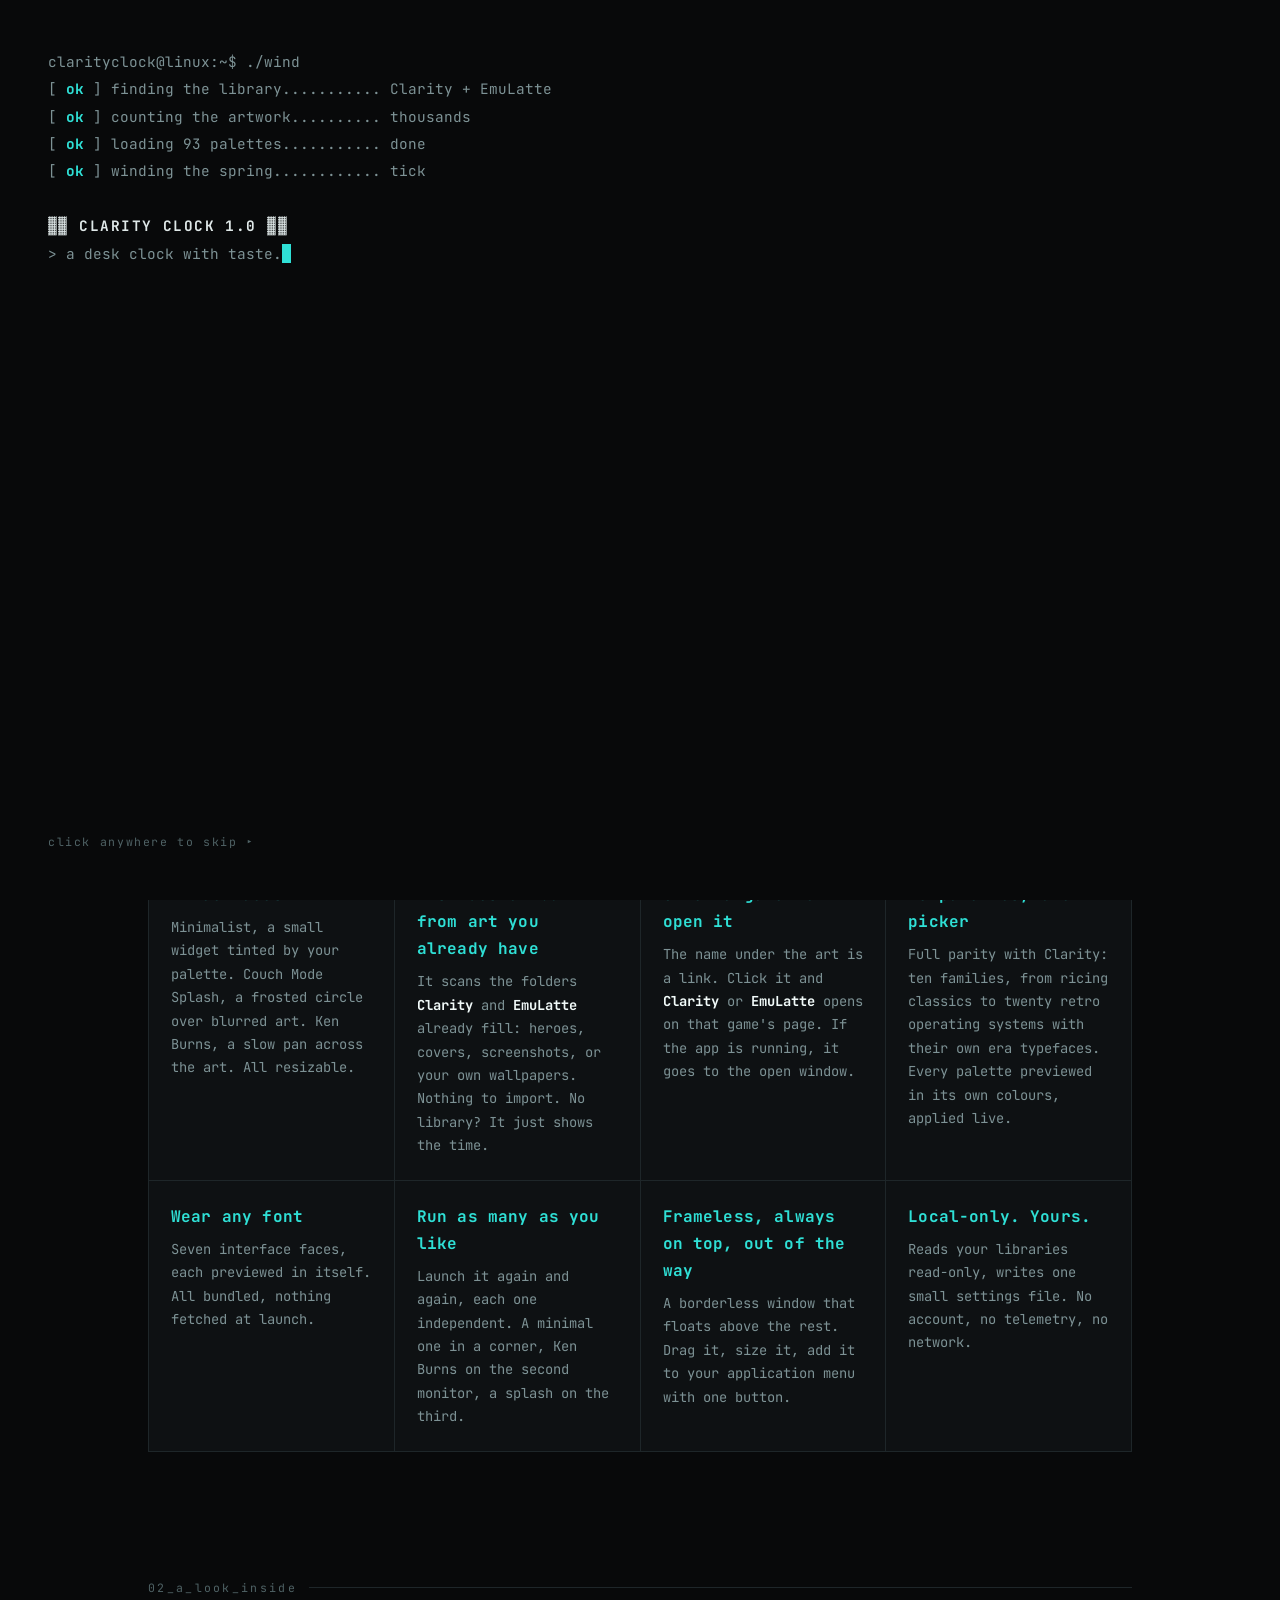
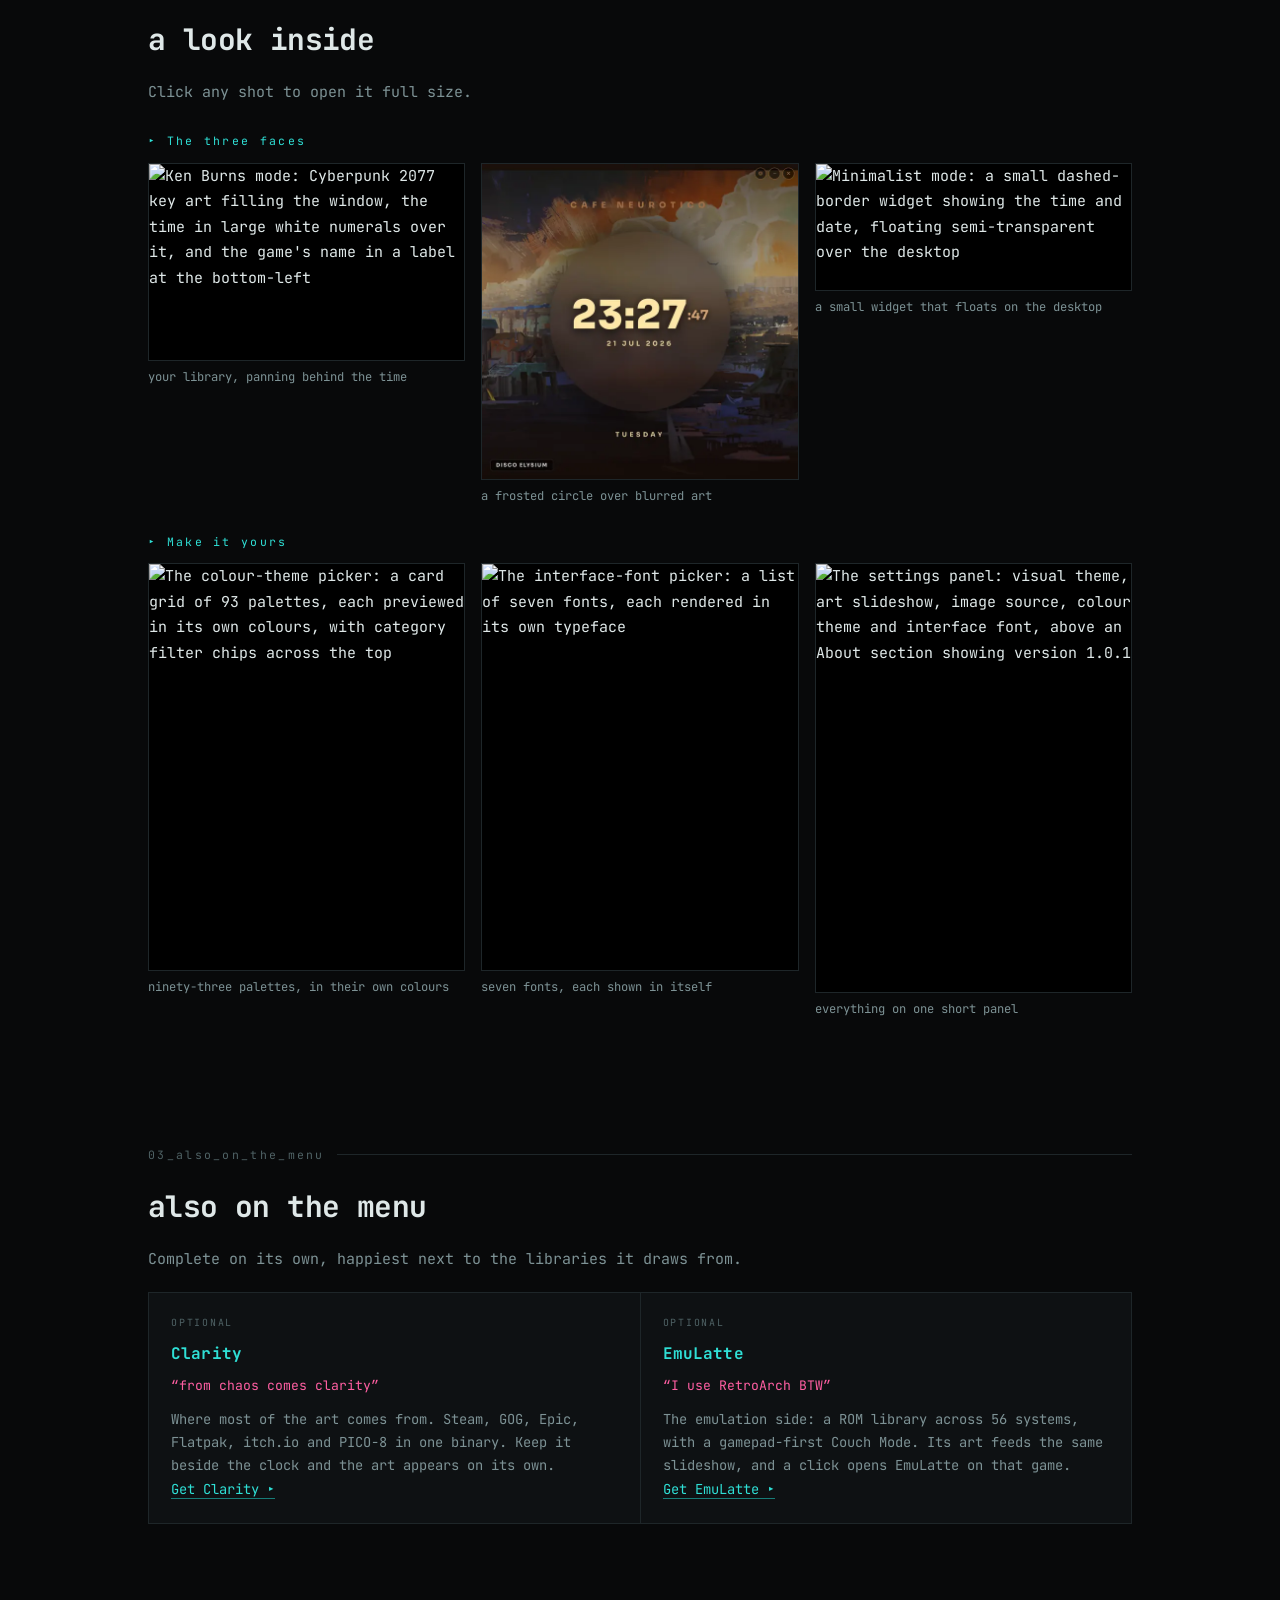
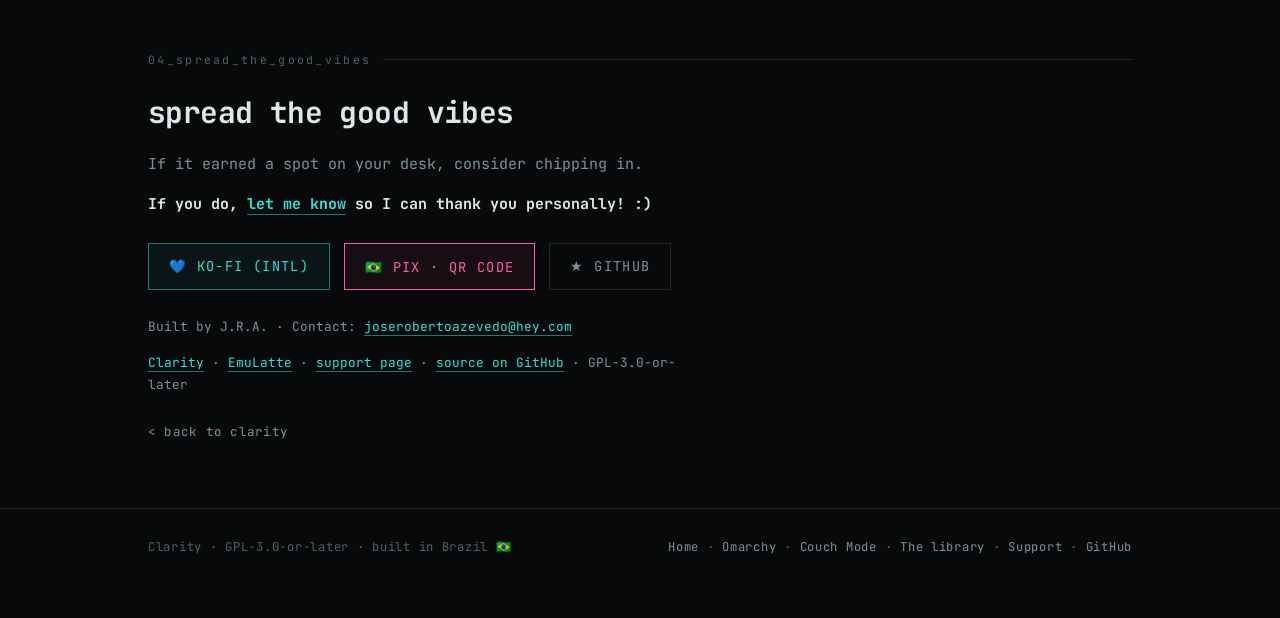
==== commit 0aa4a5da: "Point the Ko-fi link at the right page ko-fi.com/clarity belongs to someone else, titled "Buy strang" ====
--- a/clock.html
+++ b/clock.html
@@ -120,6 +120,7 @@
       <a href="library.html">The library</a>
       <a href="ports.html">Fan games &amp; ports</a>
       <a href="fixes.html">Game fixes</a>
+      <a href="news.html">News</a>
       <a href="support.html">Support</a>
     </nav>
   </div>
@@ -236,7 +237,7 @@
     <p class="body">If it earned a spot on your desk, consider chipping in.</p>
     <p class="body"><strong>If you do, <a href="mailto:joserobertoazevedo@hey.com">let me know</a> so I can thank you personally! :)</strong></p>
     <div class="btns">
-      <a href="https://ko-fi.com/clarity" target="_blank" rel="noopener" class="btn">💙 Ko-fi (Intl)</a>
+      <a href="https://ko-fi.com/fromchaoscomesclarity" target="_blank" rel="noopener" class="btn">💙 Ko-fi (Intl)</a>
       <button class="btn pix" type="button" onclick="openPix()">🇧🇷 PIX &middot; QR Code</button>
       <a href="https://github.com/FromChaosComesClarity/ClarityClock" target="_blank" rel="noopener" class="btn ghost">★ GitHub</a>
     </div>
--- a/assets/site.css
+++ b/assets/site.css
@@ -87,6 +87,7 @@
 .note{border:1px solid var(--magenta);background:linear-gradient(180deg,rgba(255,95,162,.07),rgba(255,95,162,.02));padding:20px 22px}
 .note .h{font-size:.72rem;letter-spacing:.18em;text-transform:uppercase;color:var(--magenta);margin-bottom:8px}
 .note p{color:var(--ink);max-width:68ch;font-size:.92rem}
+.note p + p{margin-top:12px}
 
 footer{border-top:1px solid var(--line);padding:28px 0 60px;color:var(--dim);font-size:.76rem;letter-spacing:.06em}
 footer .fin{display:flex;justify-content:space-between;gap:16px;flex-wrap:wrap}
@@ -110,3 +111,71 @@
   *{transition:none!important;animation:none!important}
   html{scroll-behavior:auto}
 }
+
+/* ── News ──────────────────────────────────────────────────────────────────
+   A banner strip on the home page and the story list on news.html.
+
+   The rail is built as a carousel from the start even though there is one
+   story in it: slides are flex children with scroll-snap, so a second one
+   needs markup and nothing else. The dots hide themselves at one slide. */
+.news{margin:56px 0 0}
+.news-head{display:flex;align-items:baseline;justify-content:space-between;gap:18px;margin-bottom:18px;flex-wrap:wrap}
+.news-head h2{margin:0}
+.news-all{font-size:.78rem;letter-spacing:.14em;color:var(--dim);text-decoration:none;white-space:nowrap;transition:color .18s}
+.news-all:hover{color:var(--cyan)}
+
+.news-rail{overflow-x:auto;scroll-snap-type:x mandatory;scrollbar-width:none;border:1px solid var(--line)}
+.news-rail::-webkit-scrollbar{display:none}
+.news-track{display:flex}
+
+.slide{position:relative;flex:0 0 100%;scroll-snap-align:start;display:flex;gap:clamp(18px,3vw,38px);
+  align-items:center;padding:clamp(20px,3vw,34px);background:var(--surface);overflow:hidden;isolation:isolate}
+/* The art sits BEHIND the copy rather than beside it: Fallout London is warm
+   orange and this site is near-black and cyan, so the screenshot is dimmed and
+   allowed to glow through the scrim instead of competing with the chrome. The
+   scrim is opaque where the type sits and clears toward the right edge. */
+.slide-shot{position:absolute;inset:0;z-index:-2;width:100%;height:100%;
+  object-fit:cover;object-position:center 38%;opacity:.62;filter:saturate(.82)}
+.slide::after{content:"";position:absolute;inset:0;z-index:-1;
+  background:linear-gradient(100deg,var(--surface) 0%,rgba(14,17,19,.95) 42%,
+    rgba(14,17,19,.82) 68%,rgba(14,17,19,.28) 100%)}
+
+.slide-art{flex:0 0 auto;width:clamp(96px,13vw,150px)}
+.slide-art img{display:block;width:100%;height:auto;border:1px solid var(--line);
+  box-shadow:0 18px 40px rgba(0,0,0,.6)}
+.slide-body{min-width:0}
+.slide-tag{display:inline-block;font-size:.66rem;letter-spacing:.22em;text-transform:uppercase;
+  color:var(--ground);background:var(--cyan);padding:4px 9px;margin-bottom:12px;font-weight:700}
+.slide-body h3{margin:0 0 10px;color:var(--ink);font-size:clamp(1rem,2.1vw,1.32rem);line-height:1.28;letter-spacing:-.01em}
+.slide-body p{margin:0 0 16px;color:var(--muted);font-size:.86rem;max-width:56ch}
+
+.news-dots{display:flex;gap:8px;justify-content:center;margin-top:14px}
+.news-dots:has(> :only-child){display:none}
+.news-dot{width:7px;height:7px;border-radius:50%;background:var(--line);border:0;padding:0;cursor:pointer;transition:background .2s}
+.news-dot[aria-current="true"]{background:var(--cyan)}
+
+/* Stacked, the copy no longer sits to the left of the art, so the scrim turns
+   vertical: the top stays open for the picture and it closes under the type. */
+@media (max-width:620px){
+  .slide{flex-direction:column;align-items:flex-start}
+  .slide-art{width:118px}
+  .slide-shot{opacity:.5;object-position:center 30%}
+  .slide::after{background:linear-gradient(180deg,rgba(14,17,19,.30) 0%,
+    rgba(14,17,19,.86) 34%,var(--surface) 52%)}
+}
+
+/* ── The "new" flag on a game fix ──────────────────────────────────────── */
+.badge-new{display:inline-block;vertical-align:middle;margin-left:10px;font-size:.6rem;letter-spacing:.18em;
+  text-transform:uppercase;font-weight:700;color:var(--ground);background:var(--cyan);padding:3px 7px;
+  position:relative;top:-2px}
+
+/* ── news.html ─────────────────────────────────────────────────────────── */
+.post{border:1px solid var(--line);background:var(--surface);padding:clamp(20px,3vw,30px);margin-top:18px}
+.post + .post{margin-top:16px}
+.post-date{font-size:.7rem;letter-spacing:.2em;color:var(--dim);text-transform:uppercase}
+.post h2{margin:10px 0 4px;font-size:clamp(1.1rem,2.4vw,1.5rem)}
+.post .kicker{color:var(--magenta);font-size:.84rem;margin-bottom:14px}
+.post p.body{font-size:.9rem}
+.post p.body + p.body{margin-top:12px}
+.post-figure{margin:0 0 18px;border:1px solid var(--line);overflow:hidden}
+.post-figure img{display:block;width:100%;height:auto}
